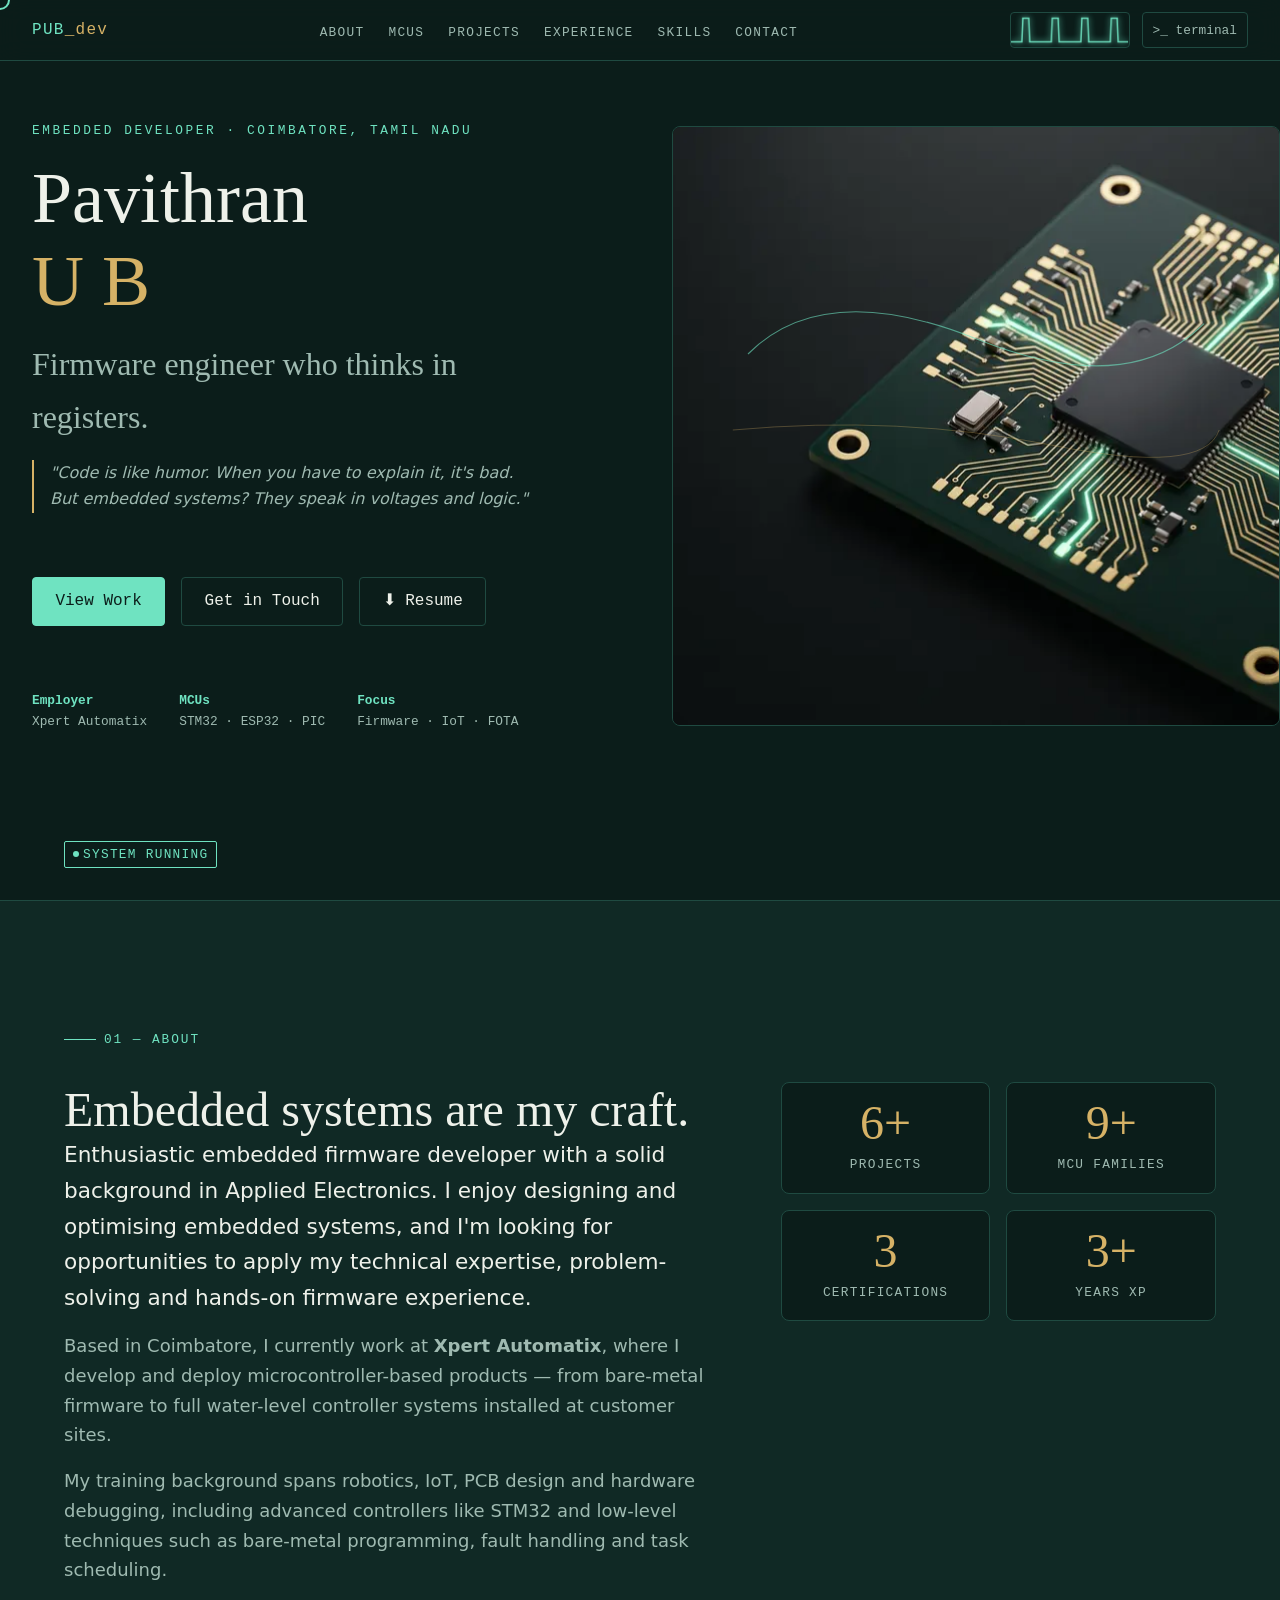
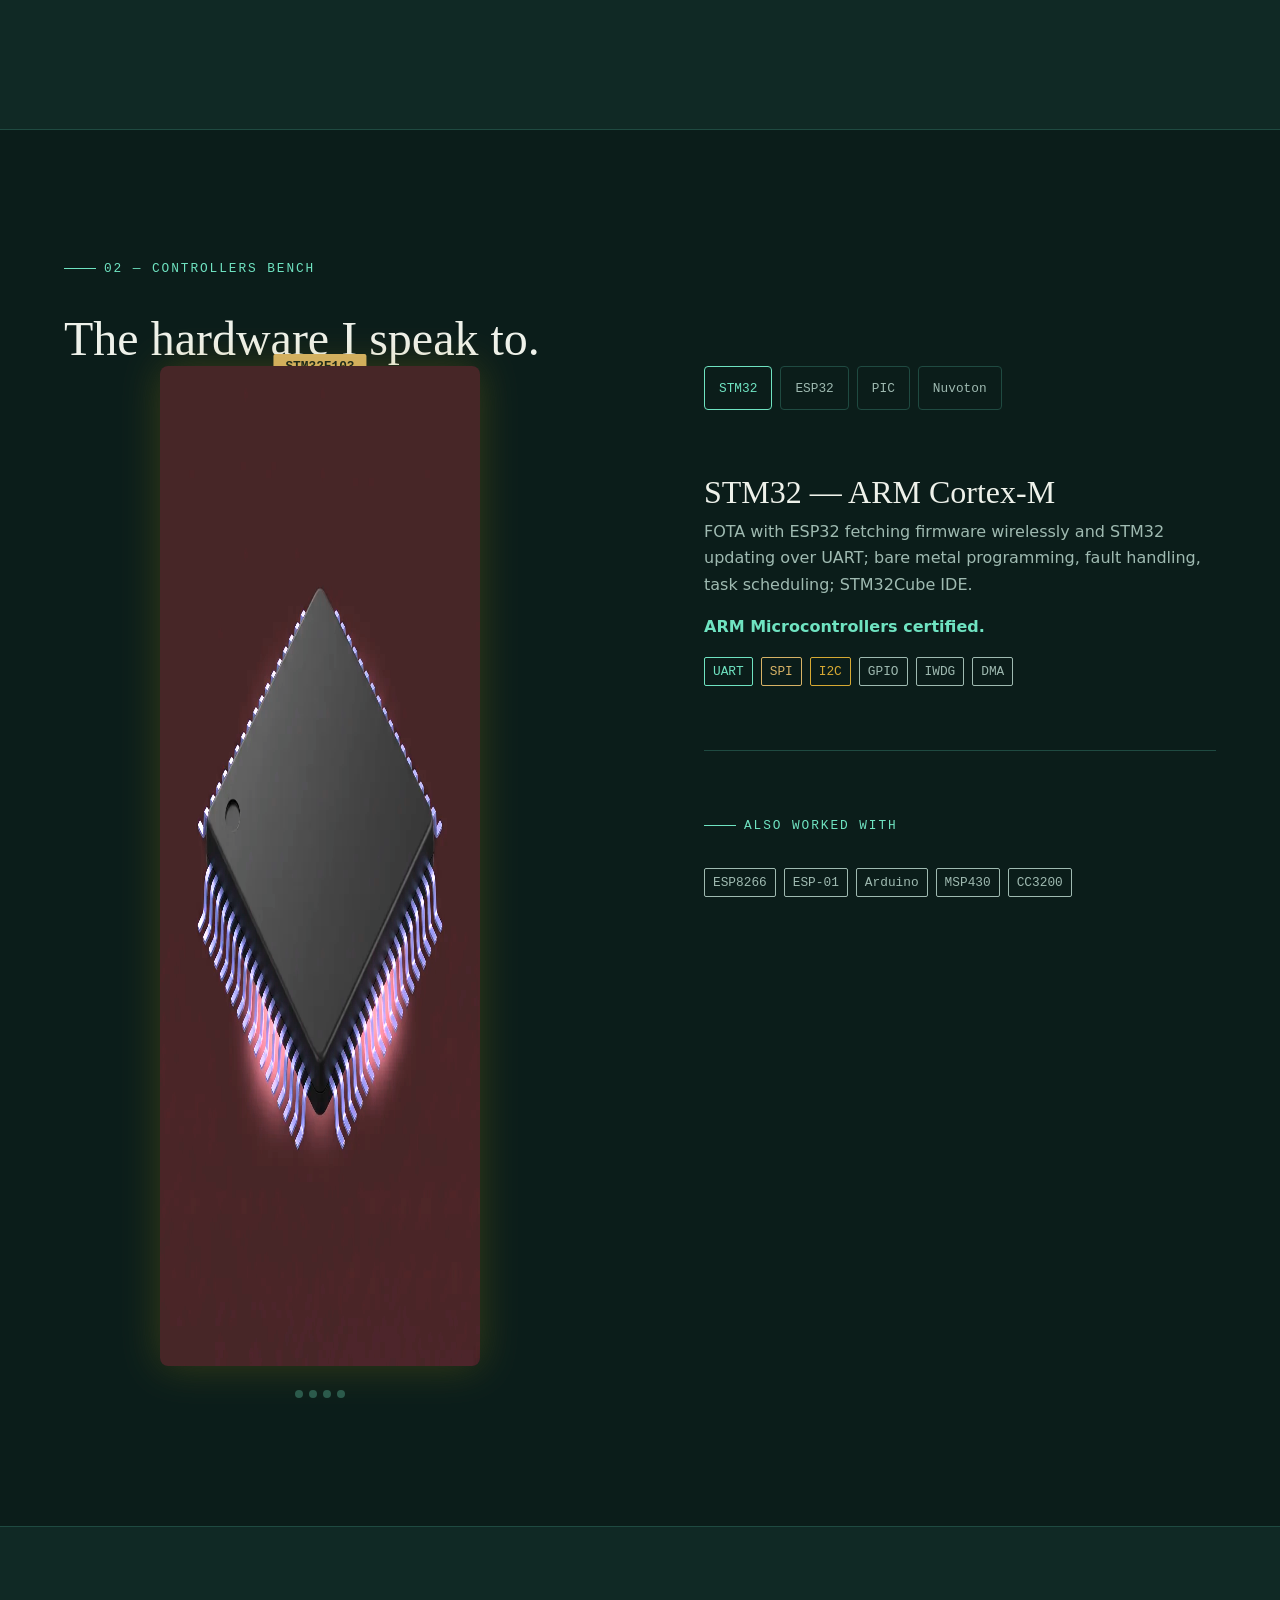
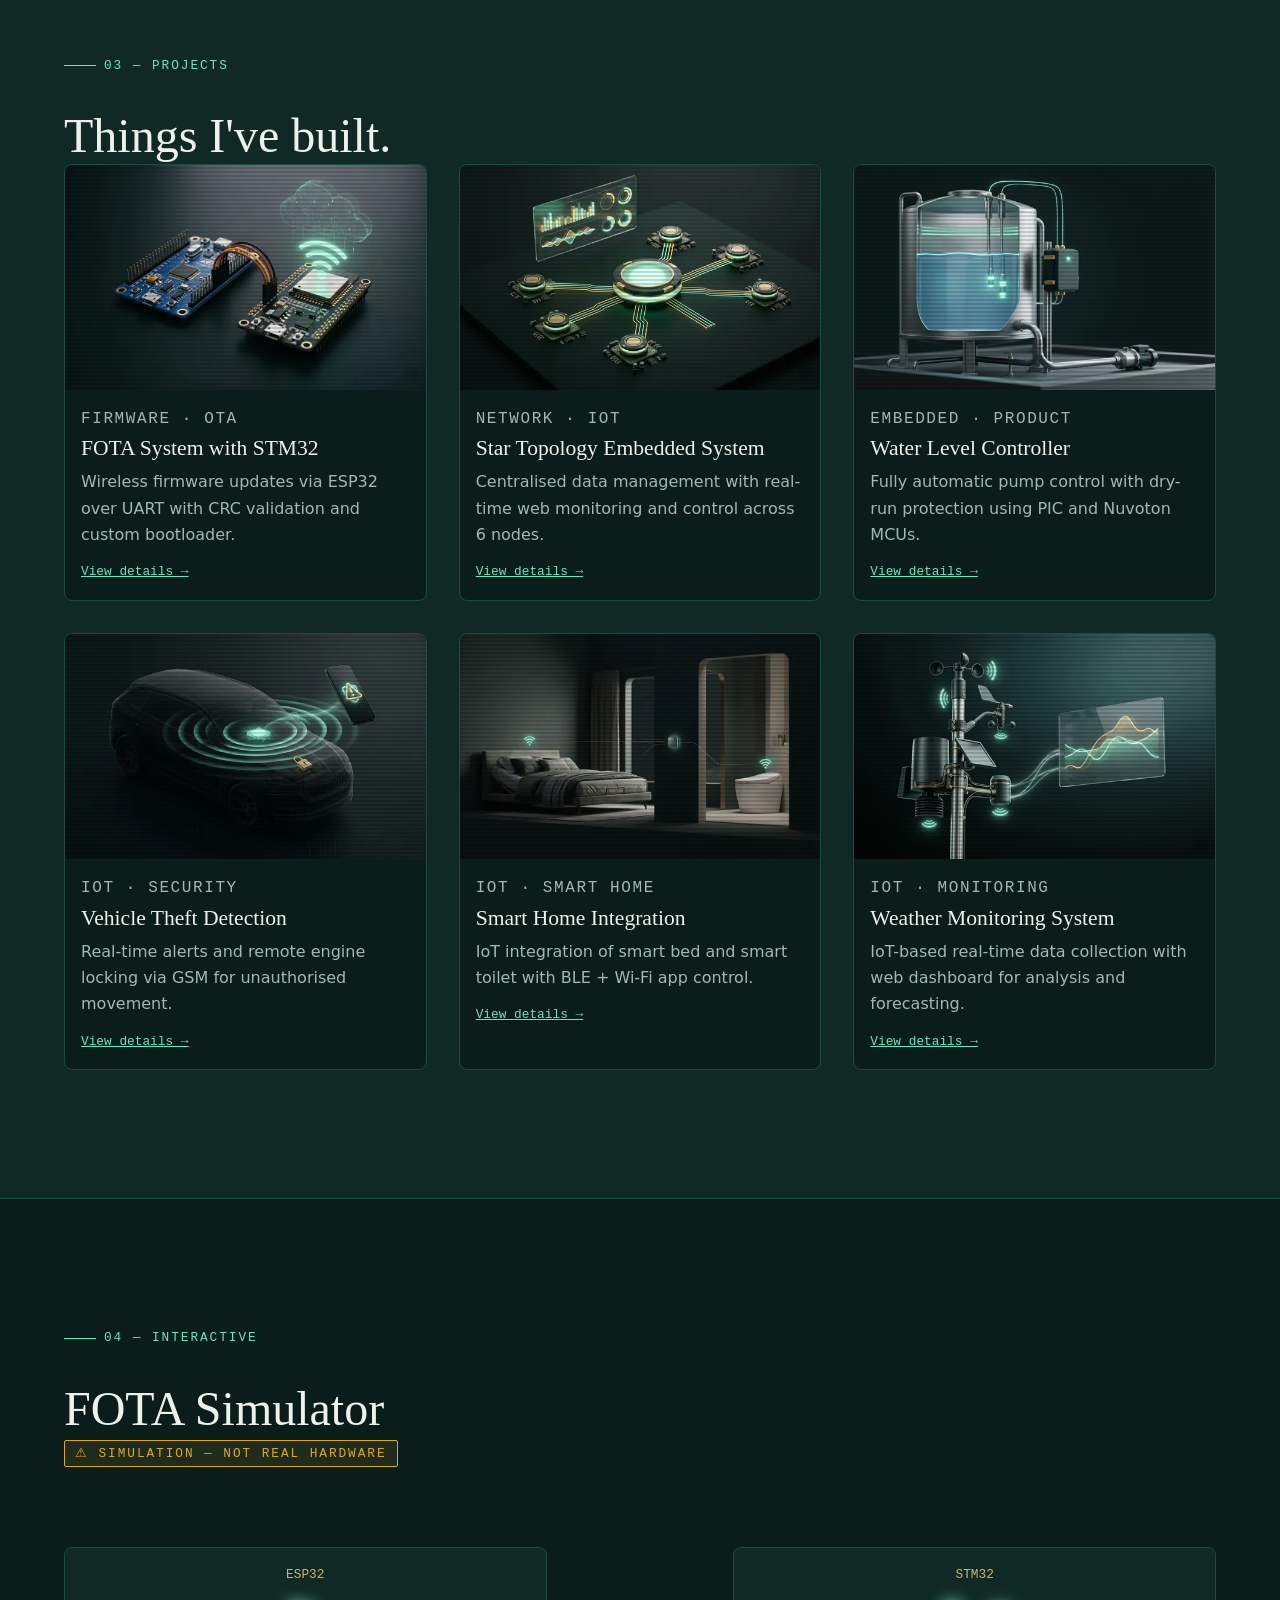
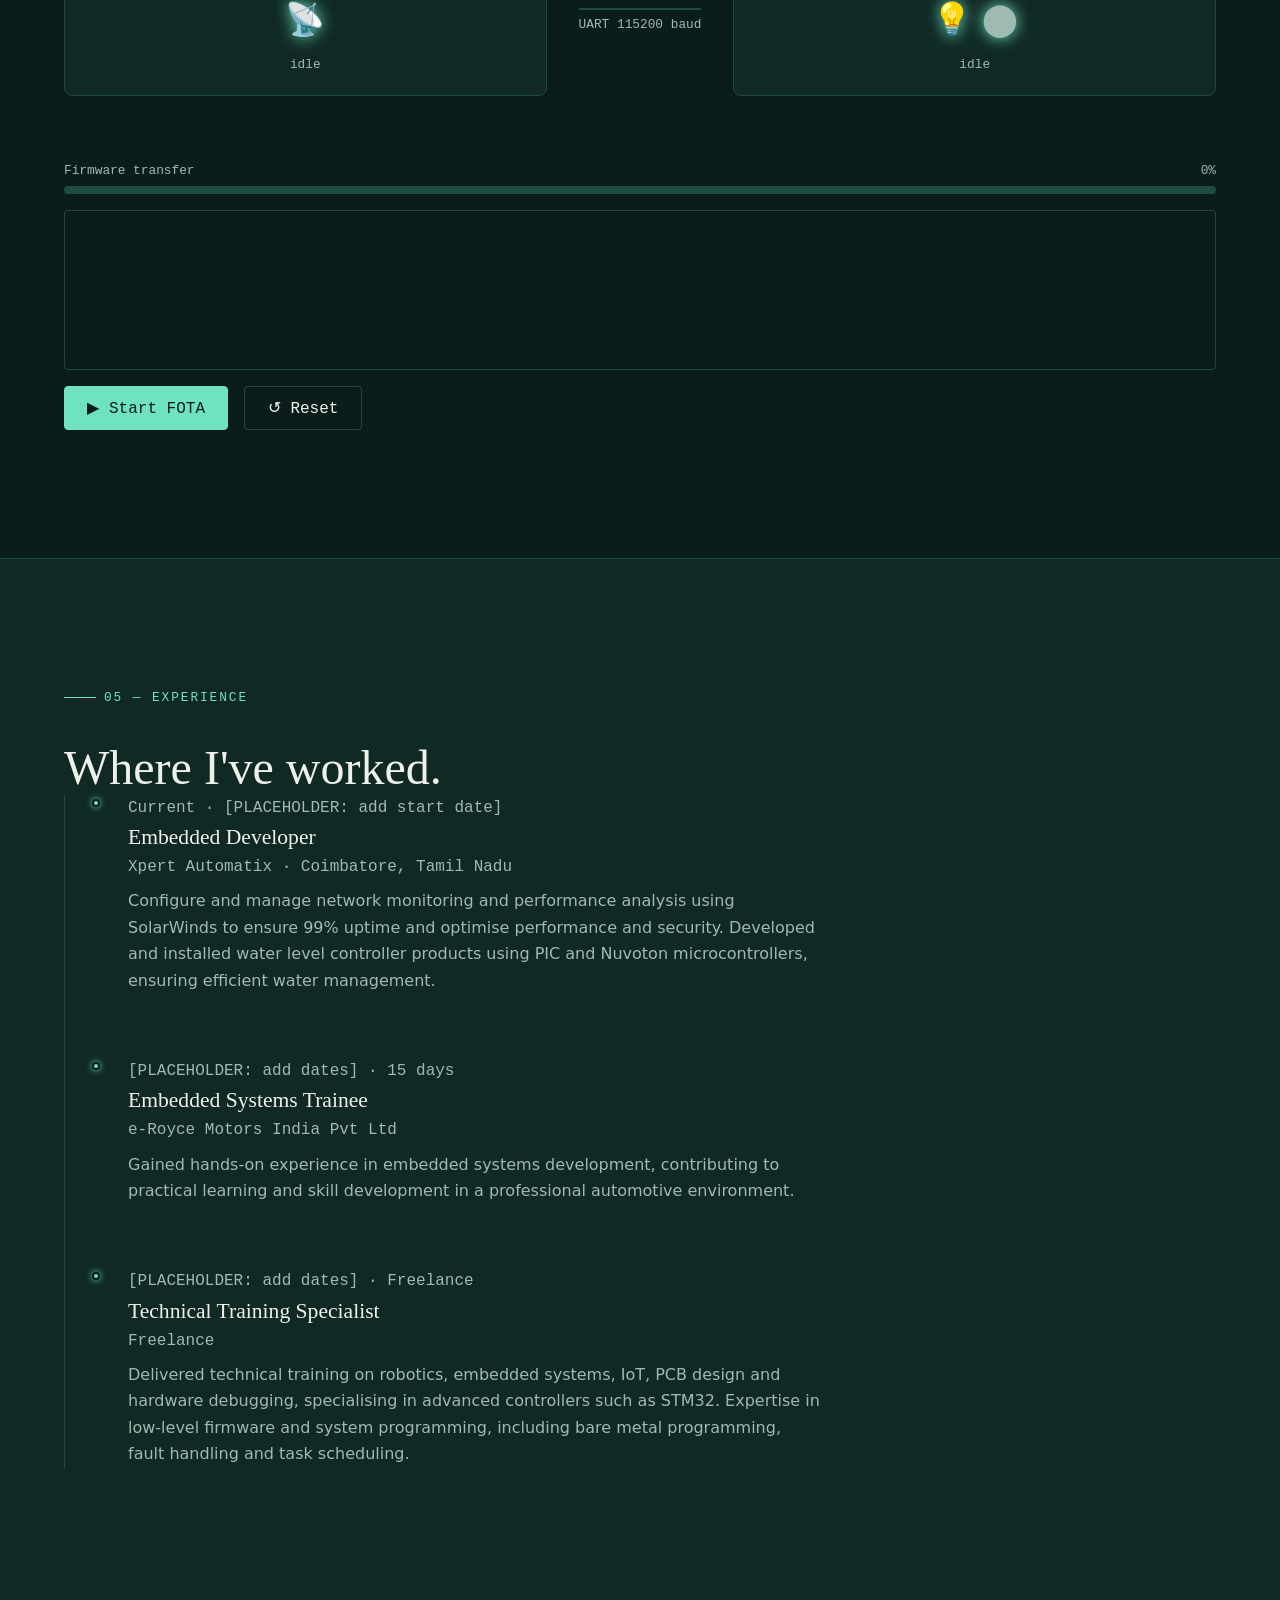
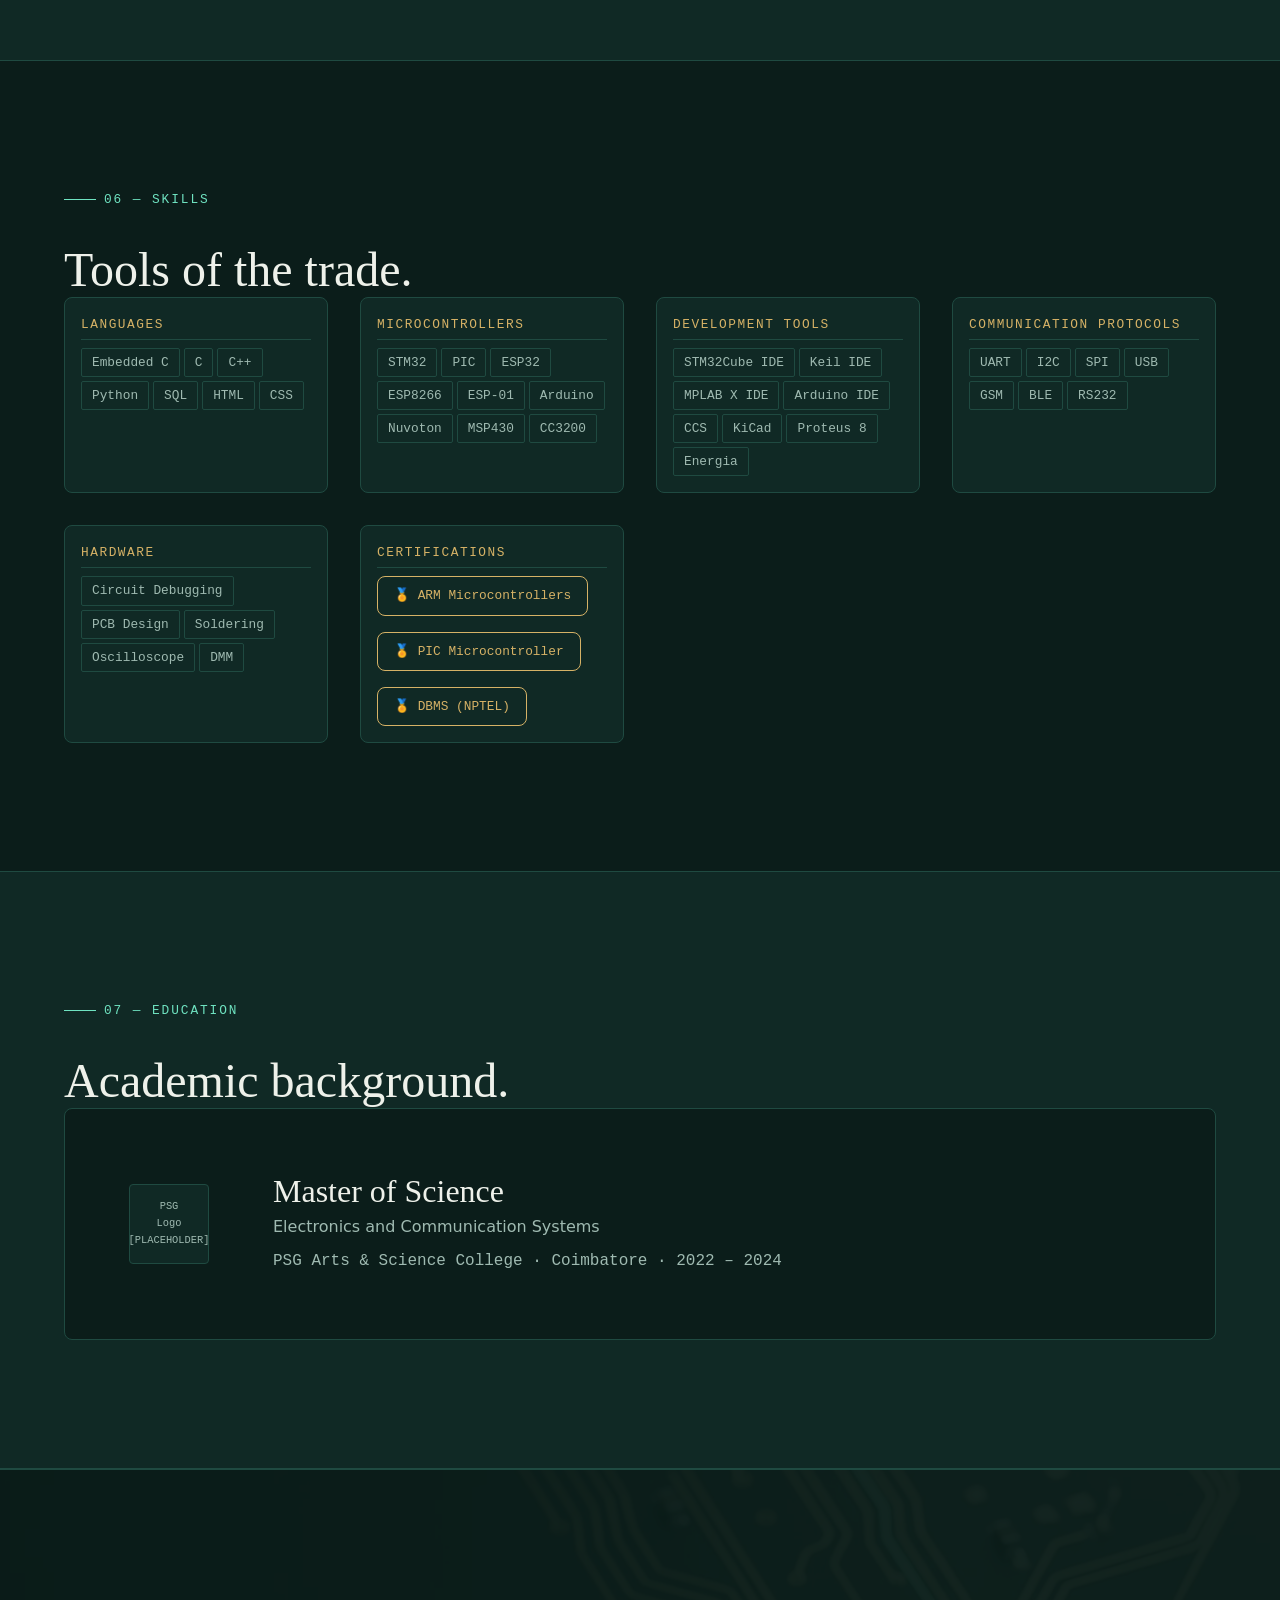
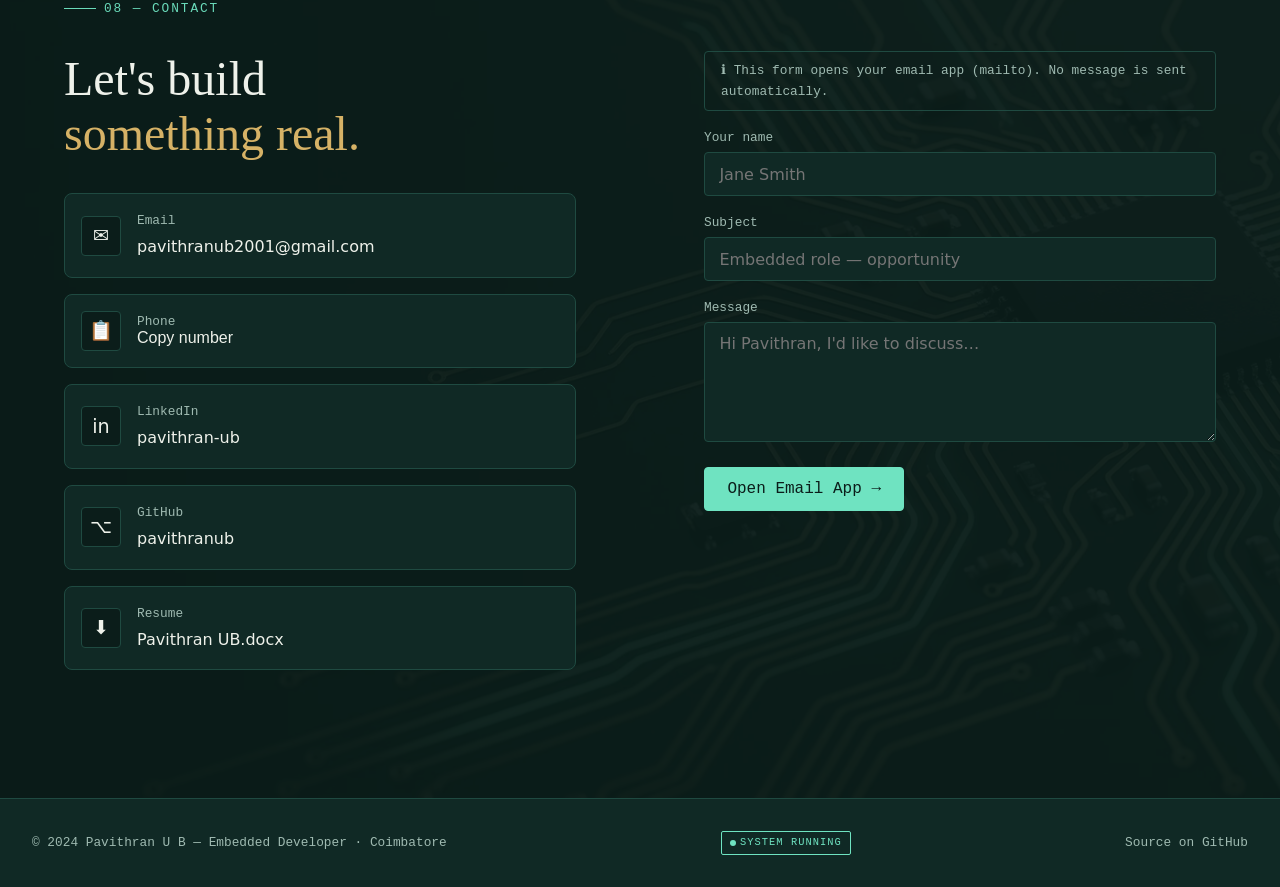
==== index.html @ d138d8d3 "feat: complete portfolio redesign — PCB bench theme - UART boot preloader (once per session, skippab" ====
<!DOCTYPE html>
<html lang="en">
<head>
  <meta charset="UTF-8">
  <meta name="viewport" content="width=device-width, initial-scale=1.0">
  <title>Pavithran U B — Embedded Developer | Coimbatore</title>
  <meta name="description" content="Pavithran U B is an embedded firmware developer based in Coimbatore, Tamil Nadu, specialising in STM32, ESP32, PIC, FOTA, UART, and IoT systems.">
  <link rel="canonical" href="https://pavithranub.github.io/porfolio/">

  <!-- Open Graph / Twitter Card -->
  <meta property="og:type"        content="website">
  <meta property="og:url"         content="https://pavithranub.github.io/porfolio/">
  <meta property="og:title"       content="Pavithran U B — Embedded Developer">
  <meta property="og:description" content="Embedded firmware developer: STM32, ESP32, PIC, FOTA, IoT. Based in Coimbatore, Tamil Nadu.">
  <meta property="og:image"       content="https://pavithranub.github.io/porfolio/assets/og-preview.jpg">
  <meta name="twitter:card"       content="summary_large_image">
  <meta name="twitter:title"      content="Pavithran U B — Embedded Developer">
  <meta name="twitter:description"content="Embedded firmware developer: STM32, ESP32, PIC, FOTA, IoT.">
  <meta name="twitter:image"      content="https://pavithranub.github.io/porfolio/assets/og-preview.jpg">

  <!-- Favicons -->
  <link rel="icon"             type="image/png" sizes="32x32" href="assets/favicon-32.png">
  <link rel="apple-touch-icon" sizes="180x180"               href="assets/apple-touch-icon.png">

  <!-- Preload LCP image -->
  <link rel="preload" as="image" href="assets/hero-board.webp"
        imagesrcset="assets/hero-board-800.webp 800w, assets/hero-board.webp 1600w"
        imagesizes="50vw" fetchpriority="high">

  <!-- CSS -->
  <link rel="stylesheet" href="css/tokens.css">
  <link rel="stylesheet" href="css/base.css">
  <link rel="stylesheet" href="css/sections.css">

  <!-- JSON-LD Person -->
  <script type="application/ld+json">
  {
    "@context": "https://schema.org",
    "@type": "Person",
    "name": "Pavithran U B",
    "jobTitle": "Embedded Developer",
    "email": "pavithranub2001@gmail.com",
    "url": "https://pavithranub.github.io/porfolio/",
    "sameAs": [
      "https://www.linkedin.com/in/pavithran-ub",
      "https://github.com/pavithranub"
    ],
    "address": {
      "@type": "PostalAddress",
      "addressLocality": "Coimbatore",
      "addressRegion": "Tamil Nadu",
      "addressCountry": "IN"
    }
  }
  </script>

  <style>
    /* Packet animation for FOTA */
    @keyframes slidePacket {
      0%   { opacity: 0; transform: translateX(0); }
      20%  { opacity: 1; }
      100% { opacity: 0; transform: translateX(var(--track-w, 200px)); }
    }
  </style>
</head>
<body>

<!-- Skip navigation -->
<a class="skip-link" href="#main-content">Skip to main content</a>

<!-- Probe cursor (desktop only) -->
<div id="probe-cursor" aria-hidden="true"></div>
<div id="probe-readout" aria-hidden="true"></div>

<!-- Scroll rail -->
<div class="scroll-rail" aria-hidden="true">
  <div class="rail-packet"></div>
</div>

<!-- ═══════════════════════════════════════════════════════════
     BOOT PRELOADER
════════════════════════════════════════════════════════════ -->
<div id="boot-screen" role="status" aria-live="polite" aria-label="Page loading">
  <div class="boot-inner">
    <p class="boot-header">PAVITHRAN UB DEV BOARD v2.1 — UART CONSOLE</p>
    <!-- Lines injected by boot.js -->
    <div class="boot-bar"><div class="boot-bar-fill"></div></div>
    <button class="boot-skip" aria-label="Skip boot animation">skip</button>
  </div>
</div>

<!-- ═══════════════════════════════════════════════════════════
     NAV
════════════════════════════════════════════════════════════ -->
<nav id="site-nav" aria-label="Main navigation">
  <a class="nav-logo" href="#hero" aria-label="Pavithran UB home">PUB<span style="color:var(--gold)">_dev</span></a>
  <ul class="nav-links" role="list">
    <li><a href="#about">About</a></li>
    <li><a href="#controllers">MCUs</a></li>
    <li><a href="#projects">Projects</a></li>
    <li><a href="#experience">Experience</a></li>
    <li><a href="#skills">Skills</a></li>
    <li><a href="#contact">Contact</a></li>
  </ul>
  <div class="nav-scope-wrap">
    <canvas id="scope-canvas" aria-hidden="true" title="Live oscilloscope — changes waveform with scroll speed"></canvas>
    <button class="nav-terminal-btn" id="open-terminal-btn" aria-label="Open serial terminal (or press backtick)">
      &gt;_ terminal
    </button>
  </div>
</nav>

<!-- ═══════════════════════════════════════════════════════════
     HERO
════════════════════════════════════════════════════════════ -->
<main id="main-content">
<section id="hero" aria-labelledby="hero-heading">
  <div class="trace-bg" aria-hidden="true"></div>
  <div class="hero-content">
    <p class="hero-eyebrow">Embedded Developer · Coimbatore, Tamil Nadu</p>
    <h1 id="hero-heading">Pavithran<br><span>U B</span></h1>
    <p class="hero-role">Firmware engineer who thinks in registers.</p>
    <blockquote class="hero-quote">
      "Code is like humor. When you have to explain it, it's bad.<br>
      But embedded systems? They speak in voltages and logic."
    </blockquote>
    <div class="hero-cta">
      <a href="#projects" class="btn btn-primary" id="hero-view-work-btn">View Work</a>
      <a href="#contact"  class="btn btn-ghost"   id="hero-contact-btn">Get in Touch</a>
      <a href="https://github.com/pavithranub/porfolio/raw/refs/heads/main/Pavithran%20UB.docx"
         class="btn btn-ghost" download id="hero-resume-btn"
         aria-label="Download Pavithran UB resume (Word document)">⬇ Resume</a>
    </div>
    <div class="hero-meta" role="list">
      <div class="hero-meta-item" role="listitem"><strong>Employer</strong>Xpert Automatix</div>
      <div class="hero-meta-item" role="listitem"><strong>MCUs</strong>STM32 · ESP32 · PIC</div>
      <div class="hero-meta-item" role="listitem"><strong>Focus</strong>Firmware · IoT · FOTA</div>
    </div>
  </div>

  <div class="hero-board-wrap" aria-hidden="true">
    <img id="hero-board-img"
         src="assets/hero-board.webp"
         srcset="assets/hero-board-800.webp 800w, assets/hero-board.webp 1600w"
         sizes="50vw"
         width="1600" height="1195"
         alt="Circuit board with a microcontroller and glowing signal traces"
         fetchpriority="high">
    <svg class="hero-svg-overlay" viewBox="0 0 800 600" fill="none" xmlns="http://www.w3.org/2000/svg" aria-hidden="true">
      <path class="trace-path" d="M100 300 Q200 200 400 280 T700 260" stroke="#6fe3c1" stroke-width="1.5" opacity="0.6"/>
      <path class="trace-path" d="M80 400 Q300 380 500 420 T720 400"  stroke="#d6b266" stroke-width="1"   opacity="0.4"/>
    </svg>
    <canvas id="hero3d-canvas" aria-hidden="true"></canvas>
  </div>
  <div class="container" style="position:absolute;bottom:2rem;left:50%;transform:translateX(-50%);">
    <span class="status-chip" aria-live="polite">SYSTEM RUNNING</span>
  </div>
</section>

<!-- ═══════════════════════════════════════════════════════════
     ABOUT
════════════════════════════════════════════════════════════ -->
<section id="about" aria-labelledby="about-heading">
  <div class="container">
    <p class="section-label">01 — About</p>
    <div class="about-grid">
      <div class="about-text reveal">
        <h2 id="about-heading">Embedded systems are my craft.</h2>
        <p>
          Enthusiastic embedded firmware developer with a solid background in Applied Electronics.
          I enjoy designing and optimising embedded systems, and I'm looking for opportunities to
          apply my technical expertise, problem-solving and hands-on firmware experience.
        </p>
        <p>
          Based in Coimbatore, I currently work at <strong>Xpert Automatix</strong>, where I develop
          and deploy microcontroller-based products — from bare-metal firmware to full water-level
          controller systems installed at customer sites.
        </p>
        <p>
          My training background spans robotics, IoT, PCB design and hardware debugging, including
          advanced controllers like STM32 and low-level techniques such as bare-metal programming,
          fault handling and task scheduling.
        </p>
      </div>
      <div class="about-stats reveal">
        <div class="stat-card">
          <span class="num">6+</span>
          <span class="label">Projects</span>
        </div>
        <div class="stat-card">
          <span class="num">9+</span>
          <span class="label">MCU Families</span>
        </div>
        <div class="stat-card">
          <span class="num">3</span>
          <span class="label">Certifications</span>
        </div>
        <div class="stat-card">
          <span class="num">3+</span>
          <span class="label">Years XP</span>
        </div>
      </div>
    </div>
  </div>
</section>

<!-- ═══════════════════════════════════════════════════════════
     CONTROLLERS BENCH
════════════════════════════════════════════════════════════ -->
<section id="controllers" aria-labelledby="controllers-heading">
  <div class="container">
    <p class="section-label">02 — Controllers Bench</p>
    <h2 id="controllers-heading" class="reveal">The hardware I speak to.</h2>
    <div class="controllers-bench">

      <!-- Sticky chip visual -->
      <div class="chip-stage" aria-hidden="true">
        <div class="chip-img-wrap">
          <span class="chip-badge">STM32F103</span>
          <img src="assets/chip-qfp.webp"
               width="1000" height="1000"
               loading="lazy" decoding="async"
               alt="Microcontroller chip with gold pins and a mint glow"
               style="border-radius:8px;">
        </div>
        <div class="chip-pulses">
          <span class="pulse-dot"></span>
          <span class="pulse-dot"></span>
          <span class="pulse-dot"></span>
          <span class="pulse-dot"></span>
        </div>
      </div>

      <!-- Tab panels -->
      <div>
        <div class="ctrl-tabs" role="tablist" aria-label="Microcontroller families">
          <button class="ctrl-tab active" role="tab" data-ctrl="stm32"   aria-selected="true"  aria-controls="ctrl-stm32"   id="tab-stm32">STM32</button>
          <button class="ctrl-tab"        role="tab" data-ctrl="esp32"   aria-selected="false" aria-controls="ctrl-esp32"   id="tab-esp32">ESP32</button>
          <button class="ctrl-tab"        role="tab" data-ctrl="pic"     aria-selected="false" aria-controls="ctrl-pic"     id="tab-pic">PIC</button>
          <button class="ctrl-tab"        role="tab" data-ctrl="nuvoton" aria-selected="false" aria-controls="ctrl-nuvoton" id="tab-nuvoton">Nuvoton</button>
        </div>

        <div id="ctrl-stm32" class="ctrl-panel active reveal" role="tabpanel" aria-labelledby="tab-stm32">
          <h3>STM32 — ARM Cortex-M</h3>
          <p>
            FOTA with ESP32 fetching firmware wirelessly and STM32 updating over UART;
            bare metal programming, fault handling, task scheduling; STM32Cube IDE.
          </p>
          <p><strong style="color:var(--sig)">ARM Microcontrollers certified.</strong></p>
          <div class="pin-legend" aria-label="Used protocols">
            <span class="pin uart">UART</span>
            <span class="pin spi">SPI</span>
            <span class="pin i2c">I2C</span>
            <span class="pin gpio">GPIO</span>
            <span class="pin gpio">IWDG</span>
            <span class="pin gpio">DMA</span>
          </div>
        </div>

        <div id="ctrl-esp32" class="ctrl-panel reveal" role="tabpanel" aria-labelledby="tab-esp32">
          <h3>ESP32 — Xtensa LX6</h3>
          <p>
            Wireless firmware retrieval for FOTA; connecting systems to web dashboards for
            monitoring and control; BLE; IoT applications.
          </p>
          <div class="pin-legend" aria-label="Used protocols">
            <span class="pin ble">BLE</span>
            <span class="pin uart">UART</span>
            <span class="pin gpio">Wi-Fi</span>
            <span class="pin i2c">I2C</span>
            <span class="pin spi">SPI</span>
          </div>
        </div>

        <div id="ctrl-pic" class="ctrl-panel reveal" role="tabpanel" aria-labelledby="tab-pic">
          <h3>PIC — Microchip</h3>
          <p>
            Fully automatic water level controllers with dry-run protection; Embedded C; MPLAB X IDE.
          </p>
          <p><strong style="color:var(--gold)">PIC Microcontroller certified.</strong></p>
          <div class="pin-legend" aria-label="Used protocols">
            <span class="pin uart">UART</span>
            <span class="pin i2c">I2C</span>
            <span class="pin gpio">ADC</span>
            <span class="pin gpio">Timer</span>
            <span class="pin gpio">Relay</span>
          </div>
        </div>

        <div id="ctrl-nuvoton" class="ctrl-panel reveal" role="tabpanel" aria-labelledby="tab-nuvoton">
          <h3>Nuvoton</h3>
          <p>
            Second controller family behind the water level controller products installed and
            deployed at Xpert Automatix.
          </p>
          <div class="pin-legend" aria-label="Used protocols">
            <span class="pin uart">UART</span>
            <span class="pin gpio">GPIO</span>
            <span class="pin gpio">PWM</span>
            <span class="pin i2c">I2C</span>
          </div>
        </div>

        <hr class="hr">
        <p class="section-label" style="margin-top:0">Also worked with</p>
        <div class="pin-legend">
          <span class="pin gpio">ESP8266</span>
          <span class="pin gpio">ESP-01</span>
          <span class="pin gpio">Arduino</span>
          <span class="pin gpio">MSP430</span>
          <span class="pin gpio">CC3200</span>
        </div>
      </div>
    </div>
  </div>
</section>

<!-- ═══════════════════════════════════════════════════════════
     PROJECTS
════════════════════════════════════════════════════════════ -->
<section id="projects" aria-labelledby="projects-heading">
  <div class="container">
    <p class="section-label">03 — Projects</p>
    <h2 id="projects-heading" class="reveal">Things I've built.</h2>

    <div class="projects-grid" role="list">

      <!-- Card 1: FOTA -->
      <article class="project-card reveal" role="listitem" tabindex="0" aria-label="Open FOTA System project details">
        <div class="card-img-wrap">
          <img src="assets/proj-fota-600.webp"
               srcset="assets/proj-fota-600.webp 600w, assets/proj-fota.webp 1200w"
               sizes="(max-width:600px) 100vw, 400px"
               width="600" height="373"
               loading="lazy" decoding="async"
               alt="STM32 board connected to an ESP32 module with a wireless signal">
          <div class="card-scanline" aria-hidden="true"></div>
        </div>
        <div class="card-body">
          <p class="card-tag">FIRMWARE · OTA</p>
          <h3>FOTA System with STM32</h3>
          <p>Wireless firmware updates via ESP32 over UART with CRC validation and custom bootloader.</p>
          <button class="card-open-btn" aria-label="View FOTA project details">View details →</button>
        </div>
      </article>

      <!-- Card 2: Star topology -->
      <article class="project-card reveal" role="listitem" tabindex="0" aria-label="Open Star Topology project details">
        <div class="card-img-wrap">
          <img src="assets/proj-star-600.webp"
               srcset="assets/proj-star-600.webp 600w, assets/proj-star.webp 1200w"
               sizes="(max-width:600px) 100vw, 400px"
               width="600" height="373"
               loading="lazy" decoding="async"
               alt="Central hub connected to six sensor nodes with a data dashboard">
          <div class="card-scanline" aria-hidden="true"></div>
        </div>
        <div class="card-body">
          <p class="card-tag">NETWORK · IOT</p>
          <h3>Star Topology Embedded System</h3>
          <p>Centralised data management with real-time web monitoring and control across 6 nodes.</p>
          <button class="card-open-btn" aria-label="View Star Topology project details">View details →</button>
        </div>
      </article>

      <!-- Card 3: Water level -->
      <article class="project-card reveal" role="listitem" tabindex="0" aria-label="Open Water Level Controller project details">
        <div class="card-img-wrap">
          <img src="assets/proj-water-600.webp"
               srcset="assets/proj-water-600.webp 600w, assets/proj-water.webp 1200w"
               sizes="(max-width:600px) 100vw, 400px"
               width="600" height="373"
               loading="lazy" decoding="async"
               alt="Water tank with level probes, a controller box and a pump">
          <div class="card-scanline" aria-hidden="true"></div>
        </div>
        <div class="card-body">
          <p class="card-tag">EMBEDDED · PRODUCT</p>
          <h3>Water Level Controller</h3>
          <p>Fully automatic pump control with dry-run protection using PIC and Nuvoton MCUs.</p>
          <button class="card-open-btn" aria-label="View Water Level Controller project details">View details →</button>
        </div>
      </article>

      <!-- Card 4: Vehicle theft -->
      <article class="project-card reveal" role="listitem" tabindex="0" aria-label="Open Vehicle Theft Detection project details">
        <div class="card-img-wrap">
          <img src="assets/proj-vehicle-600.webp"
               srcset="assets/proj-vehicle-600.webp 600w, assets/proj-vehicle.webp 1200w"
               sizes="(max-width:600px) 100vw, 400px"
               width="600" height="373"
               loading="lazy" decoding="async"
               alt="Car with an IoT module, signal rings, a lock and a phone alert">
          <div class="card-scanline" aria-hidden="true"></div>
        </div>
        <div class="card-body">
          <p class="card-tag">IOT · SECURITY</p>
          <h3>Vehicle Theft Detection</h3>
          <p>Real-time alerts and remote engine locking via GSM for unauthorised movement.</p>
          <button class="card-open-btn" aria-label="View Vehicle Theft Detection project details">View details →</button>
        </div>
      </article>

      <!-- Card 5: Smart home -->
      <article class="project-card reveal" role="listitem" tabindex="0" aria-label="Open Smart Home project details">
        <div class="card-img-wrap">
          <img src="assets/proj-smarthome-600.webp"
               srcset="assets/proj-smarthome-600.webp 600w, assets/proj-smarthome.webp 1200w"
               sizes="(max-width:600px) 100vw, 400px"
               width="600" height="373"
               loading="lazy" decoding="async"
               alt="Smart bed and smart toilet linked by wireless signals">
          <div class="card-scanline" aria-hidden="true"></div>
        </div>
        <div class="card-body">
          <p class="card-tag">IOT · SMART HOME</p>
          <h3>Smart Home Integration</h3>
          <p>IoT integration of smart bed and smart toilet with BLE + Wi-Fi app control.</p>
          <button class="card-open-btn" aria-label="View Smart Home project details">View details →</button>
        </div>
      </article>

      <!-- Card 6: Weather -->
      <article class="project-card reveal" role="listitem" tabindex="0" aria-label="Open Weather Monitoring project details">
        <div class="card-img-wrap">
          <img src="assets/proj-weather-600.webp"
               srcset="assets/proj-weather-600.webp 600w, assets/proj-weather.webp 1200w"
               sizes="(max-width:600px) 100vw, 400px"
               width="600" height="373"
               loading="lazy" decoding="async"
               alt="Weather station with sensors and a floating data chart">
          <div class="card-scanline" aria-hidden="true"></div>
        </div>
        <div class="card-body">
          <p class="card-tag">IOT · MONITORING</p>
          <h3>Weather Monitoring System</h3>
          <p>IoT-based real-time data collection with web dashboard for analysis and forecasting.</p>
          <button class="card-open-btn" aria-label="View Weather Monitoring project details">View details →</button>
        </div>
      </article>

    </div>
  </div>
</section>

<!-- ═══════════════════════════════════════════════════════════
     FOTA SIMULATOR
════════════════════════════════════════════════════════════ -->
<section id="fota-sim" aria-labelledby="fota-heading">
  <div class="container">
    <p class="section-label">04 — Interactive</p>
    <h2 id="fota-heading" class="reveal">FOTA Simulator</h2>
    <span class="fota-sim-label" aria-label="This is a simulation, not real hardware">⚠ SIMULATION — not real hardware</span>

    <div class="fota-stage" aria-label="FOTA simulation diagram">
      <div class="fota-device">
        <p class="fota-device-name">ESP32</p>
        <div class="fota-device-icon" aria-hidden="true">📡</div>
        <p class="fota-status" id="fota-esp-status">idle</p>
      </div>
      <div class="fota-uart-line" aria-hidden="true">
        <div class="uart-track" id="uart-track">
          <div class="uart-packet">PKT</div>
          <div class="uart-packet">PKT</div>
          <div class="uart-packet">PKT</div>
        </div>
        <span class="uart-label">UART 115200 baud</span>
      </div>
      <div class="fota-device">
        <p class="fota-device-name">STM32</p>
        <div class="fota-device-icon" aria-hidden="true">
          💡 <span id="fota-led" style="color:var(--mut)">⬤</span>
        </div>
        <p class="fota-status" id="fota-stm-status">idle</p>
      </div>
    </div>

    <div class="fota-progress" role="progressbar" aria-label="FOTA progress" aria-valuenow="0" aria-valuemin="0" aria-valuemax="100">
      <div class="fota-progress-label">
        <span>Firmware transfer</span>
        <span id="fota-pct">0%</span>
      </div>
      <div class="fota-bar"><div class="fota-bar-fill" id="fota-bar-fill"></div></div>
    </div>

    <div class="fota-log" id="fota-log" role="log" aria-live="polite" aria-label="FOTA log output"></div>

    <div class="fota-controls">
      <button class="btn btn-primary" id="fota-start">▶ Start FOTA</button>
      <button class="btn btn-ghost"   id="fota-reset">↺ Reset</button>
    </div>
  </div>
</section>

<!-- ═══════════════════════════════════════════════════════════
     EXPERIENCE
════════════════════════════════════════════════════════════ -->
<section id="experience" aria-labelledby="exp-heading">
  <div class="container">
    <p class="section-label">05 — Experience</p>
    <h2 id="exp-heading" class="reveal">Where I've worked.</h2>

    <div class="timeline" role="list">

      <article class="timeline-item reveal" role="listitem">
        <p class="timeline-meta">Current · [PLACEHOLDER: add start date]</p>
        <h3>Embedded Developer</h3>
        <p class="timeline-company">Xpert Automatix · Coimbatore, Tamil Nadu</p>
        <p>
          Configure and manage network monitoring and performance analysis using SolarWinds to ensure
          99% uptime and optimise performance and security. Developed and installed water level controller
          products using PIC and Nuvoton microcontrollers, ensuring efficient water management.
        </p>
      </article>

      <article class="timeline-item reveal" role="listitem">
        <p class="timeline-meta">[PLACEHOLDER: add dates] · 15 days</p>
        <h3>Embedded Systems Trainee</h3>
        <p class="timeline-company">e-Royce Motors India Pvt Ltd</p>
        <p>
          Gained hands-on experience in embedded systems development, contributing to practical learning
          and skill development in a professional automotive environment.
        </p>
      </article>

      <article class="timeline-item reveal" role="listitem">
        <p class="timeline-meta">[PLACEHOLDER: add dates] · Freelance</p>
        <h3>Technical Training Specialist</h3>
        <p class="timeline-company">Freelance</p>
        <p>
          Delivered technical training on robotics, embedded systems, IoT, PCB design and hardware
          debugging, specialising in advanced controllers such as STM32. Expertise in low-level firmware
          and system programming, including bare metal programming, fault handling and task scheduling.
        </p>
      </article>

    </div>
  </div>
</section>

<!-- ═══════════════════════════════════════════════════════════
     SKILLS
════════════════════════════════════════════════════════════ -->
<section id="skills" aria-labelledby="skills-heading">
  <div class="trace-bg" aria-hidden="true"></div>
  <div class="container">
    <p class="section-label">06 — Skills</p>
    <h2 id="skills-heading" class="reveal">Tools of the trade.</h2>

    <div class="skills-grid">
      <div class="skill-group reveal">
        <p class="skill-group-name">Languages</p>
        <div class="skill-tags">
          <span class="skill-tag">Embedded C</span>
          <span class="skill-tag">C</span>
          <span class="skill-tag">C++</span>
          <span class="skill-tag">Python</span>
          <span class="skill-tag">SQL</span>
          <span class="skill-tag">HTML</span>
          <span class="skill-tag">CSS</span>
        </div>
      </div>
      <div class="skill-group reveal">
        <p class="skill-group-name">Microcontrollers</p>
        <div class="skill-tags">
          <span class="skill-tag">STM32</span>
          <span class="skill-tag">PIC</span>
          <span class="skill-tag">ESP32</span>
          <span class="skill-tag">ESP8266</span>
          <span class="skill-tag">ESP-01</span>
          <span class="skill-tag">Arduino</span>
          <span class="skill-tag">Nuvoton</span>
          <span class="skill-tag">MSP430</span>
          <span class="skill-tag">CC3200</span>
        </div>
      </div>
      <div class="skill-group reveal">
        <p class="skill-group-name">Development Tools</p>
        <div class="skill-tags">
          <span class="skill-tag">STM32Cube IDE</span>
          <span class="skill-tag">Keil IDE</span>
          <span class="skill-tag">MPLAB X IDE</span>
          <span class="skill-tag">Arduino IDE</span>
          <span class="skill-tag">CCS</span>
          <span class="skill-tag">KiCad</span>
          <span class="skill-tag">Proteus 8</span>
          <span class="skill-tag">Energia</span>
        </div>
      </div>
      <div class="skill-group reveal">
        <p class="skill-group-name">Communication Protocols</p>
        <div class="skill-tags">
          <span class="skill-tag">UART</span>
          <span class="skill-tag">I2C</span>
          <span class="skill-tag">SPI</span>
          <span class="skill-tag">USB</span>
          <span class="skill-tag">GSM</span>
          <span class="skill-tag">BLE</span>
          <span class="skill-tag">RS232</span>
        </div>
      </div>
      <div class="skill-group reveal">
        <p class="skill-group-name">Hardware</p>
        <div class="skill-tags">
          <span class="skill-tag">Circuit Debugging</span>
          <span class="skill-tag">PCB Design</span>
          <span class="skill-tag">Soldering</span>
          <span class="skill-tag">Oscilloscope</span>
          <span class="skill-tag">DMM</span>
        </div>
      </div>
      <div class="skill-group reveal">
        <p class="skill-group-name">Certifications</p>
        <div class="certs" style="margin-top:0.5rem">
          <div class="cert-badge">🏅 ARM Microcontrollers</div>
          <div class="cert-badge">🏅 PIC Microcontroller</div>
          <div class="cert-badge">🏅 DBMS (NPTEL)</div>
        </div>
      </div>
    </div>
  </div>
</section>

<!-- ═══════════════════════════════════════════════════════════
     EDUCATION
════════════════════════════════════════════════════════════ -->
<section id="education" aria-labelledby="edu-heading">
  <div class="container">
    <p class="section-label">07 — Education</p>
    <h2 id="edu-heading" class="reveal">Academic background.</h2>

    <div class="edu-card reveal">
      <div class="edu-logo-wrap" aria-label="[PLACEHOLDER: PSG Arts and Science College logo not yet provided]">
        <span style="font-size:0.65rem;text-align:center">PSG<br>Logo<br>[PLACEHOLDER]</span>
      </div>
      <div class="edu-details">
        <h3>Master of Science</h3>
        <p>Electronics and Communication Systems</p>
        <p class="edu-meta">PSG Arts &amp; Science College · Coimbatore · 2022 – 2024</p>
      </div>
    </div>
  </div>
</section>

<!-- ═══════════════════════════════════════════════════════════
     CONTACT
════════════════════════════════════════════════════════════ -->
<section id="contact" aria-labelledby="contact-heading">
  <div class="contact-bg" aria-hidden="true">
    <img src="assets/pcb-wide.webp"
         width="1920" height="1014"
         loading="lazy" decoding="async"
         alt="">
  </div>
  <div class="container">
    <p class="section-label">08 — Contact</p>
    <div class="contact-grid">
      <div class="reveal">
        <h2 id="contact-heading" class="contact-headline">
          Let's build<br><span>something real.</span>
        </h2>
        <div class="contact-links">
          <a class="contact-link" href="mailto:pavithranub2001@gmail.com" id="contact-email-link">
            <span class="contact-link-icon" aria-hidden="true">✉</span>
            <span>
              <span class="contact-link-label">Email</span>
              <span class="contact-link-value">pavithranub2001@gmail.com</span>
            </span>
          </a>
          <button class="contact-link" id="copy-phone-btn"
                  aria-label="Copy phone number to clipboard"
                  style="cursor:pointer;text-align:left;width:100%">
            <span class="contact-link-icon" aria-hidden="true">📋</span>
            <span>
              <span class="contact-link-label">Phone</span>
              <span class="contact-link-value">Copy number</span>
            </span>
          </button>
          <a class="contact-link" href="https://www.linkedin.com/in/pavithran-ub"
             target="_blank" rel="noopener noreferrer" id="contact-linkedin-link">
            <span class="contact-link-icon" aria-hidden="true">in</span>
            <span>
              <span class="contact-link-label">LinkedIn</span>
              <span class="contact-link-value">pavithran-ub</span>
            </span>
          </a>
          <a class="contact-link" href="https://github.com/pavithranub"
             target="_blank" rel="noopener noreferrer" id="contact-github-link">
            <span class="contact-link-icon" aria-hidden="true">⌥</span>
            <span>
              <span class="contact-link-label">GitHub</span>
              <span class="contact-link-value">pavithranub</span>
            </span>
          </a>
          <a class="contact-link btn-primary"
             href="https://github.com/pavithranub/porfolio/raw/refs/heads/main/Pavithran%20UB.docx"
             download id="contact-resume-link"
             style="text-decoration:none"
             aria-label="Download Pavithran UB resume (Word document)">
            <span class="contact-link-icon" aria-hidden="true">⬇</span>
            <span>
              <span class="contact-link-label">Resume</span>
              <span class="contact-link-value">Pavithran UB.docx</span>
            </span>
          </a>
        </div>
      </div>

      <!-- Mail form -->
      <div class="reveal">
        <p class="contact-form-note" role="note">
          ℹ This form opens your email app (mailto). No message is sent automatically.
        </p>
        <form id="contact-form" aria-label="Send email to Pavithran">
          <div class="form-group">
            <label for="cf-name">Your name</label>
            <input type="text" id="cf-name" name="name" required autocomplete="name" placeholder="Jane Smith">
          </div>
          <div class="form-group">
            <label for="cf-subject">Subject</label>
            <input type="text" id="cf-subject" name="subject" required placeholder="Embedded role — opportunity">
          </div>
          <div class="form-group">
            <label for="cf-message">Message</label>
            <textarea id="cf-message" name="message" required placeholder="Hi Pavithran, I'd like to discuss…"></textarea>
          </div>
          <button type="submit" class="btn btn-primary" id="contact-form-submit-btn">Open Email App →</button>
        </form>
      </div>
    </div>
  </div>
</section>

</main>

<!-- ═══════════════════════════════════════════════════════════
     FOOTER
════════════════════════════════════════════════════════════ -->
<footer>
  <span>© 2024 Pavithran U B — Embedded Developer · Coimbatore</span>
  <span class="footer-signal">
    <span class="status-chip" style="font-size:0.65rem">SYSTEM RUNNING</span>
  </span>
  <a href="https://github.com/pavithranub/porfolio" target="_blank" rel="noopener noreferrer">
    Source on GitHub
  </a>
</footer>

<!-- ═══════════════════════════════════════════════════════════
     PROJECT MODAL
════════════════════════════════════════════════════════════ -->
<div id="project-modal" role="dialog" aria-modal="true" aria-labelledby="modal-title" aria-hidden="true">
  <div class="modal-inner">
    <button class="modal-close" aria-label="Close project modal">✕</button>
    <img id="modal-img" src="" alt="" class="modal-img" width="1200" height="746" loading="lazy" decoding="async">
    <p class="modal-label" id="modal-tag"></p>
    <h2 class="modal-h2" id="modal-title"></h2>
    <div class="modal-grid">
      <div class="modal-field">
        <h4>Problem</h4>
        <p id="modal-problem"></p>
      </div>
      <div class="modal-field">
        <h4>Hardware</h4>
        <p id="modal-hardware"></p>
      </div>
      <div class="modal-field">
        <h4>Firmware / Software</h4>
        <p id="modal-firmware"></p>
      </div>
      <div class="modal-field">
        <h4>Outcome</h4>
        <p id="modal-outcome"></p>
      </div>
    </div>
  </div>
</div>

<!-- ═══════════════════════════════════════════════════════════
     SERIAL TERMINAL
════════════════════════════════════════════════════════════ -->
<div id="terminal-overlay" role="dialog" aria-modal="true" aria-labelledby="term-title-text">
  <div class="term-header">
    <span class="term-title" id="term-title-text">UART_CONSOLE — /dev/pavithranub · 115200 baud</span>
    <button class="term-close" aria-label="Close terminal">✕</button>
  </div>
  <div id="term-output" class="term-output" aria-live="polite" aria-atomic="false"></div>
  <div class="term-input-wrap">
    <span class="term-prompt" aria-hidden="true">$&gt;</span>
    <input id="term-input" type="text" autocomplete="off" spellcheck="false"
           aria-label="Terminal command input" placeholder="type help …">
  </div>
</div>

<!-- JS module -->
<script type="module" src="js/main.js"></script>

</body>
</html>
---- css/tokens.css ----
/* ============================================================
   DESIGN TOKENS – PCB Bench theme
   ============================================================ */
:root {
  /* Palette */
  --mask:   #0b1d1a;
  --m2:     #102925;
  --line:   #1f4a41;
  --gold:   #d6b266;
  --silk:   #eef1ea;
  --mut:    #9fbab1;
  --sig:    #6fe3c1;

  /* Extended */
  --error:  #e05252;
  --warn:   #d6a933;
  --ok:     var(--sig);

  /* Typography */
  --f-display: "Iowan Old Style", "Palatino Linotype", Palatino, Georgia, serif;
  --f-body:    -apple-system, BlinkMacSystemFont, "Segoe UI", system-ui, sans-serif;
  --f-mono:    "Cascadia Code", "JetBrains Mono", "Fira Code", "Courier New", monospace;

  /* Fluid type scale (clamp: min / preferred / max) */
  --t-xs:   clamp(0.7rem,  1.5vw, 0.8rem);
  --t-sm:   clamp(0.875rem,1.8vw, 1rem);
  --t-base: clamp(1rem,    2vw,   1.125rem);
  --t-lg:   clamp(1.125rem,2.5vw, 1.35rem);
  --t-xl:   clamp(1.5rem,  3.5vw, 2rem);
  --t-2xl:  clamp(2rem,    5vw,   3rem);
  --t-3xl:  clamp(2.5rem,  7vw,   4.5rem);

  /* Spacing */
  --sp-xs:  0.25rem;
  --sp-sm:  0.5rem;
  --sp-md:  1rem;
  --sp-lg:  2rem;
  --sp-xl:  4rem;
  --sp-2xl: 8rem;

  /* Borders */
  --border: 1px solid var(--line);
  --radius: 4px;
  --radius-md: 8px;

  /* Animation */
  --ease-out: cubic-bezier(0.16, 1, 0.3, 1);
  --dur-fast: 200ms;
  --dur-mid:  500ms;
  --dur-slow: 900ms;

  /* Z-index layers */
  --z-bg:      -1;
  --z-base:     0;
  --z-ui:      10;
  --z-overlay: 20;
  --z-modal:   30;
  --z-boot:    40;
  --z-cursor:  50;
}

/* Reduced motion: suppress all decorative motion */
@media (prefers-reduced-motion: reduce) {
  *, *::before, *::after {
    animation-duration: 0.001ms !important;
    animation-iteration-count: 1 !important;
    transition-duration: 0.001ms !important;
  }
}
---- css/base.css ----
/* ============================================================
   BASE – reset, typography, grid, utilities
   ============================================================ */
@import url('tokens.css');

*, *::before, *::after { box-sizing: border-box; margin: 0; padding: 0; }

html {
  scroll-behavior: smooth;
  -webkit-text-size-adjust: 100%;
  background: var(--mask);
  color: var(--silk);
}

body {
  font-family: var(--f-body);
  font-size: var(--t-base);
  line-height: 1.65;
  background: var(--mask);
  overflow-x: hidden;
  cursor: none; /* overridden to auto on touch */
}
@media (hover: none) { body { cursor: auto; } }

/* Skip link */
.skip-link {
  position: fixed; top: -100%; left: 1rem;
  background: var(--gold); color: var(--mask);
  padding: 0.5rem 1rem; border-radius: var(--radius);
  font-weight: 700; font-size: var(--t-sm); z-index: 999;
  transition: top var(--dur-fast);
  text-decoration: none;
}
.skip-link:focus { top: 1rem; }

/* Typography */
h1, h2, h3, h4 { font-family: var(--f-display); font-weight: 400; line-height: 1.15; }
h1 { font-size: var(--t-3xl); }
h2 { font-size: var(--t-2xl); color: var(--silk); }
h3 { font-size: var(--t-xl); }
h4 { font-size: var(--t-lg); }
p  { max-width: 68ch; }
a  { color: var(--sig); text-decoration: none; transition: color var(--dur-fast); }
a:hover { color: var(--gold); }
a:focus-visible { outline: 2px solid var(--sig); outline-offset: 3px; }

/* Code / mono */
code, pre, .mono { font-family: var(--f-mono); font-size: 0.88em; }

/* Container */
.container { width: min(1200px, 90vw); margin-inline: auto; }

/* 12-col grid helper */
.grid-12 { display: grid; grid-template-columns: repeat(12, 1fr); gap: var(--sp-lg); }

/* Section wrapper */
section { padding-block: var(--sp-2xl); position: relative; overflow: hidden; }

/* Section labels */
.section-label {
  font-family: var(--f-mono);
  font-size: var(--t-xs);
  letter-spacing: 0.15em;
  text-transform: uppercase;
  color: var(--sig);
  display: flex; align-items: center; gap: var(--sp-sm);
  margin-bottom: var(--sp-lg);
}
.section-label::before {
  content: '';
  display: inline-block; width: 32px; height: 1px;
  background: var(--sig);
}

/* Hairline divider */
.hr { border: none; border-top: var(--border); margin-block: var(--sp-xl); }

/* Status chip */
.status-chip {
  display: inline-flex; align-items: center; gap: var(--sp-xs);
  font-family: var(--f-mono); font-size: var(--t-xs);
  color: var(--sig); border: 1px solid var(--sig);
  padding: 2px 8px; border-radius: 2px;
  text-transform: uppercase; letter-spacing: 0.1em;
}
.status-chip::before {
  content: '';
  display: inline-block;
  width: 6px; height: 6px;
  border-radius: 50%;
  background: var(--sig);
  animation: blink 1.4s step-end infinite;
}

@keyframes blink {
  0%, 100% { opacity: 1; }
  50% { opacity: 0.1; }
}

/* Scroll rail */
.scroll-rail {
  position: fixed; left: max(1rem, calc(50vw - 620px));
  top: 0; bottom: 0; width: 1px;
  background: linear-gradient(to bottom, transparent, var(--line) 10%, var(--line) 90%, transparent);
  pointer-events: none; z-index: var(--z-bg);
}
.rail-packet {
  position: absolute; top: 0; left: -2px;
  width: 5px; height: 24px;
  background: var(--sig);
  border-radius: 2px;
  box-shadow: 0 0 8px var(--sig), 0 0 20px var(--sig);
  transition: top 0.12s linear;
}

/* Trace texture overlay */
.trace-bg {
  position: absolute; inset: 0;
  background-image: url('../assets/trace-texture.webp');
  background-size: 512px 512px;
  opacity: 0.06; pointer-events: none; z-index: var(--z-bg);
}

/* Buttons */
.btn {
  display: inline-flex; align-items: center; gap: var(--sp-sm);
  padding: 0.65rem 1.4rem;
  font-family: var(--f-mono); font-size: var(--t-sm);
  border-radius: var(--radius); border: var(--border);
  cursor: pointer; transition: all var(--dur-fast) var(--ease-out);
  text-decoration: none; white-space: nowrap;
  min-height: 44px;
}
.btn-primary {
  background: var(--sig); color: var(--mask); border-color: var(--sig);
}
.btn-primary:hover { background: var(--gold); border-color: var(--gold); color: var(--mask); }
.btn-ghost {
  background: transparent; color: var(--silk); border-color: var(--line);
}
.btn-ghost:hover { border-color: var(--sig); color: var(--sig); }

/* Fade-in on scroll */
.reveal {
  opacity: 0;
  transform: translateY(24px);
  transition: opacity var(--dur-slow) var(--ease-out), transform var(--dur-slow) var(--ease-out);
}
.reveal.visible {
  opacity: 1;
  transform: none;
}

/* Image placeholders */
.placeholder-img {
  display: flex; align-items: center; justify-content: center;
  background: var(--m2); border: var(--border);
  color: var(--mut); font-family: var(--f-mono); font-size: var(--t-xs);
  aspect-ratio: 16/10; width: 100%;
}
---- css/sections.css ----
/* ============================================================
   SECTIONS – all section-specific styles
   ============================================================ */

/* ── NAV ─────────────────────────────────────────────────── */
#site-nav {
  position: fixed; top: 0; left: 0; right: 0;
  z-index: var(--z-ui);
  display: flex; align-items: center; justify-content: space-between;
  padding: 0.75rem 2rem;
  background: rgba(11,29,26,0.82);
  backdrop-filter: blur(12px);
  border-bottom: var(--border);
  transition: background var(--dur-mid);
}
.nav-logo {
  font-family: var(--f-mono); font-size: var(--t-sm);
  color: var(--sig); letter-spacing: 0.08em;
  text-decoration: none;
}
.nav-links {
  display: flex; gap: 1.5rem; list-style: none;
  align-items: center;
}
.nav-links a {
  font-family: var(--f-mono); font-size: var(--t-xs);
  color: var(--mut); text-transform: uppercase;
  letter-spacing: 0.1em; transition: color var(--dur-fast);
}
.nav-links a:hover { color: var(--sig); }
.nav-scope-wrap {
  display: flex; align-items: center; gap: 0.75rem;
}
#scope-canvas {
  width: 120px; height: 36px;
  border: 1px solid var(--line); border-radius: var(--radius);
  display: block;
}
.nav-terminal-btn {
  font-family: var(--f-mono); font-size: var(--t-xs);
  color: var(--mut); background: transparent;
  border: 1px solid var(--line); border-radius: var(--radius);
  padding: 4px 10px; cursor: pointer; min-height: 36px;
  transition: all var(--dur-fast);
}
.nav-terminal-btn:hover { color: var(--sig); border-color: var(--sig); }

@media (max-width: 768px) {
  .nav-links { display: none; }
  #scope-canvas { width: 80px; }
}

/* ── BOOT PRELOADER ──────────────────────────────────────── */
#boot-screen {
  position: fixed; inset: 0;
  background: var(--mask);
  z-index: var(--z-boot);
  display: flex; align-items: center; justify-content: center;
  flex-direction: column;
  padding: var(--sp-lg);
}
#boot-screen.hidden { display: none; }
.boot-inner {
  width: min(560px, 90vw);
  border: 1px solid var(--line);
  padding: var(--sp-lg) var(--sp-xl);
  background: var(--m2);
  border-radius: var(--radius-md);
}
.boot-header {
  font-family: var(--f-mono); font-size: var(--t-xs);
  color: var(--mut); margin-bottom: var(--sp-md);
  letter-spacing: 0.12em;
}
.boot-line {
  font-family: var(--f-mono); font-size: var(--t-sm);
  color: var(--sig); line-height: 2;
  opacity: 0;
  transition: opacity 0.3s;
}
.boot-line.show { opacity: 1; }
.boot-line .prefix { color: var(--gold); }
.boot-cursor {
  display: inline-block; width: 8px; height: 1em;
  background: var(--sig); margin-left: 4px;
  vertical-align: middle; animation: blink 0.8s step-end infinite;
}
.boot-skip {
  font-family: var(--f-mono); font-size: var(--t-xs);
  color: var(--mut); margin-top: var(--sp-lg);
  background: transparent; border: none; cursor: pointer;
  text-decoration: underline;
}
.boot-skip:hover { color: var(--sig); }
.boot-bar {
  height: 2px; background: var(--line); border-radius: 1px;
  margin-top: var(--sp-md); overflow: hidden;
}
.boot-bar-fill {
  height: 100%; width: 0; background: var(--sig);
  transition: width var(--dur-mid) var(--ease-out);
}

/* ── HERO ────────────────────────────────────────────────── */
#hero {
  min-height: 100svh;
  display: grid; grid-template-columns: 1fr 1fr;
  align-items: center; gap: var(--sp-xl);
  padding-top: 5rem;
  position: relative; overflow: hidden;
}
.hero-content { padding-inline: 2rem; max-width: 600px; }
.hero-eyebrow {
  font-family: var(--f-mono); font-size: var(--t-xs);
  color: var(--sig); letter-spacing: 0.2em;
  text-transform: uppercase; margin-bottom: var(--sp-md);
}
#hero h1 {
  color: var(--silk); margin-bottom: var(--sp-md);
  font-weight: 400;
}
#hero h1 span { color: var(--gold); }
.hero-role {
  font-size: var(--t-xl); color: var(--mut);
  font-family: var(--f-display); margin-bottom: var(--sp-md);
}
.hero-quote {
  font-size: var(--t-sm); color: var(--mut);
  border-left: 2px solid var(--gold);
  padding-left: var(--sp-md);
  margin-bottom: var(--sp-xl);
  font-style: italic;
}
.hero-cta { display: flex; gap: var(--sp-md); flex-wrap: wrap; }
.hero-meta {
  display: flex; gap: var(--sp-lg); margin-top: var(--sp-xl);
  font-family: var(--f-mono); font-size: var(--t-xs);
  color: var(--mut);
}
.hero-meta-item strong { display: block; color: var(--sig); }

/* Hero board visual */
.hero-board-wrap {
  position: relative; height: min(600px, 90vw);
  perspective: 800px;
}
#hero-board-img {
  width: 100%; height: 100%;
  object-fit: cover; border-radius: var(--radius-md);
  border: var(--border);
  transition: transform 0.12s ease-out;
  will-change: transform;
}
.hero-svg-overlay {
  position: absolute; inset: 0; pointer-events: none;
}
#hero3d-canvas {
  position: absolute; inset: 0;
  width: 100%; height: 100%;
  border-radius: var(--radius-md);
  display: none;
}
#hero3d-canvas.active { display: block; }

@media (max-width: 900px) {
  #hero {
    grid-template-columns: 1fr;
    min-height: auto;
    padding-block: 5rem 3rem;
  }
  .hero-content { padding-inline: 1rem; }
  .hero-board-wrap { display: none; }
}

/* ── ABOUT ───────────────────────────────────────────────── */
#about {
  background: var(--m2);
  border-top: var(--border); border-bottom: var(--border);
}
.about-grid {
  display: grid; grid-template-columns: 3fr 2fr; gap: var(--sp-xl);
  align-items: start;
}
.about-text p { margin-bottom: var(--sp-md); color: var(--mut); }
.about-text p:first-of-type { color: var(--silk); font-size: var(--t-lg); }
.about-stats {
  display: grid; grid-template-columns: 1fr 1fr; gap: var(--sp-md);
}
.stat-card {
  border: var(--border); border-radius: var(--radius-md);
  padding: var(--sp-md); background: var(--mask);
  text-align: center;
}
.stat-card .num {
  font-family: var(--f-display); font-size: var(--t-2xl);
  color: var(--gold); display: block; line-height: 1;
}
.stat-card .label {
  font-family: var(--f-mono); font-size: var(--t-xs);
  color: var(--mut); text-transform: uppercase; letter-spacing: 0.1em;
}
@media (max-width: 768px) {
  .about-grid { grid-template-columns: 1fr; }
}

/* ── CONTROLLERS BENCH ───────────────────────────────────── */
#controllers {
  background: var(--mask);
  border-bottom: var(--border);
}
.controllers-bench {
  display: grid; grid-template-columns: 1fr 1fr; gap: var(--sp-2xl);
  align-items: start;
}
.chip-stage {
  position: sticky; top: 6rem;
  display: flex; flex-direction: column; align-items: center; gap: var(--sp-md);
}
.chip-img-wrap {
  position: relative; width: min(320px, 80vw);
}
.chip-img-wrap img {
  width: 100%; display: block; border-radius: var(--radius-md);
  transition: filter 0.4s var(--ease-out);
}
.chip-badge {
  position: absolute; top: -12px; left: 50%; transform: translateX(-50%);
  font-family: var(--f-mono); font-size: var(--t-xs);
  background: var(--gold); color: var(--mask);
  padding: 2px 12px; border-radius: 2px; white-space: nowrap;
  font-weight: 700;
}
.chip-pulses {
  display: flex; gap: 6px; margin-top: var(--sp-sm);
}
.pulse-dot {
  width: 8px; height: 8px; border-radius: 50%;
  background: var(--sig); opacity: 0.3;
  animation: pulse-travel 1.2s ease-in-out infinite;
}
.pulse-dot:nth-child(2) { animation-delay: 0.2s; }
.pulse-dot:nth-child(3) { animation-delay: 0.4s; }
.pulse-dot:nth-child(4) { animation-delay: 0.6s; }
@keyframes pulse-travel {
  0%, 100% { opacity: 0.3; transform: scale(1); }
  50% { opacity: 1; transform: scale(1.3); }
}

.ctrl-tabs {
  display: flex; flex-wrap: wrap; gap: var(--sp-sm); margin-bottom: var(--sp-xl);
}
.ctrl-tab {
  font-family: var(--f-mono); font-size: var(--t-xs);
  padding: 6px 14px; border: var(--border); border-radius: var(--radius);
  background: transparent; color: var(--mut); cursor: pointer;
  transition: all var(--dur-fast); min-height: 44px;
}
.ctrl-tab.active, .ctrl-tab:hover { border-color: var(--sig); color: var(--sig); }
.ctrl-panel { display: none; }
.ctrl-panel.active { display: block; }
.ctrl-panel h3 { margin-bottom: var(--sp-sm); }
.ctrl-panel p { color: var(--mut); font-size: var(--t-sm); margin-bottom: var(--sp-md); }
.pin-legend {
  display: flex; flex-wrap: wrap; gap: var(--sp-sm); margin-top: var(--sp-md);
}
.pin {
  font-family: var(--f-mono); font-size: var(--t-xs);
  padding: 3px 8px; border-radius: 2px; border: 1px solid var(--line);
  color: var(--mut);
}
.pin.uart { border-color: var(--sig); color: var(--sig); }
.pin.spi  { border-color: var(--gold); color: var(--gold); }
.pin.i2c  { border-color: var(--warn); color: var(--warn); }
.pin.ble  { border-color: #7da9ff; color: #7da9ff; }
.pin.gpio { border-color: var(--mut); }

@media (max-width: 768px) {
  .controllers-bench { grid-template-columns: 1fr; }
  .chip-stage { position: static; }
}

/* ── PROJECTS ────────────────────────────────────────────── */
#projects { background: var(--m2); border-bottom: var(--border); }
.projects-grid {
  display: grid;
  grid-template-columns: repeat(auto-fill, minmax(320px, 1fr));
  gap: var(--sp-lg);
}
.project-card {
  border: var(--border); border-radius: var(--radius-md);
  background: var(--mask); overflow: hidden;
  cursor: pointer;
  transition: border-color var(--dur-fast), transform var(--dur-fast) var(--ease-out);
  transform-style: preserve-3d;
}
.project-card:hover {
  border-color: var(--sig);
  transform: perspective(600px) rotateX(2deg) translateY(-4px);
}
.project-card:focus-visible {
  outline: 2px solid var(--sig); outline-offset: 4px;
}
.card-img-wrap {
  position: relative; overflow: hidden; aspect-ratio: 16/10;
}
.card-img-wrap img {
  width: 100%; height: 100%; object-fit: cover;
  transition: transform var(--dur-slow) var(--ease-out);
  display: block;
}
.project-card:hover .card-img-wrap img { transform: scale(1.04); }
.card-scanline {
  position: absolute; inset: 0; pointer-events: none;
  background: repeating-linear-gradient(
    to bottom,
    transparent 0px,
    transparent 2px,
    rgba(0,0,0,0.15) 2px,
    rgba(0,0,0,0.15) 4px
  );
}
.card-body { padding: var(--sp-md); }
.card-tag {
  font-family: var(--f-mono); font-size: var(--t-xs);
  color: var(--sig); letter-spacing: 0.1em; margin-bottom: var(--sp-xs);
}
.card-body h3 { font-size: var(--t-lg); margin-bottom: var(--sp-sm); }
.card-body p { font-size: var(--t-sm); color: var(--mut); }
.card-open-btn {
  margin-top: var(--sp-md);
  font-family: var(--f-mono); font-size: var(--t-xs);
  color: var(--sig); background: transparent; border: none;
  cursor: pointer; padding: 0; text-decoration: underline;
}

/* ── MODAL ───────────────────────────────────────────────── */
#project-modal {
  position: fixed; inset: 0;
  background: rgba(11,29,26,0.95);
  backdrop-filter: blur(8px);
  z-index: var(--z-modal);
  display: flex; align-items: center; justify-content: center;
  padding: var(--sp-lg);
  opacity: 0; pointer-events: none;
  transition: opacity var(--dur-mid);
}
#project-modal.open { opacity: 1; pointer-events: all; }
.modal-inner {
  background: var(--m2); border: var(--border);
  border-radius: var(--radius-md);
  width: min(720px, 100%); max-height: 90vh; overflow-y: auto;
  padding: var(--sp-xl);
  transform: translateY(20px);
  transition: transform var(--dur-mid) var(--ease-out);
}
#project-modal.open .modal-inner { transform: none; }
.modal-close {
  position: absolute; top: var(--sp-lg); right: var(--sp-lg);
  background: transparent; border: var(--border);
  color: var(--mut); border-radius: var(--radius);
  width: 36px; height: 36px; cursor: pointer; font-size: 1.2rem;
  display: flex; align-items: center; justify-content: center;
  transition: all var(--dur-fast);
}
.modal-close:hover { color: var(--sig); border-color: var(--sig); }
.modal-img {
  width: 100%; border-radius: var(--radius); margin-bottom: var(--sp-lg);
  display: block;
}
.modal-label {
  font-family: var(--f-mono); font-size: var(--t-xs);
  color: var(--sig); margin-bottom: var(--sp-xs); text-transform: uppercase;
}
.modal-h2 { font-size: var(--t-xl); margin-bottom: var(--sp-lg); }
.modal-grid {
  display: grid; grid-template-columns: 1fr 1fr; gap: var(--sp-lg);
  margin-bottom: var(--sp-lg);
}
.modal-field h4 {
  font-family: var(--f-mono); font-size: var(--t-xs);
  color: var(--gold); text-transform: uppercase; margin-bottom: var(--sp-xs);
}
.modal-field p { font-size: var(--t-sm); color: var(--mut); }
@media (max-width: 600px) { .modal-grid { grid-template-columns: 1fr; } }

/* ── FOTA SIMULATOR ──────────────────────────────────────── */
#fota-sim {
  background: var(--mask); border-bottom: var(--border);
}
.fota-sim-label {
  font-family: var(--f-mono); font-size: var(--t-xs);
  color: var(--warn); letter-spacing: 0.15em; text-transform: uppercase;
  background: rgba(214,169,51,0.1); border: 1px solid var(--warn);
  display: inline-block; padding: 2px 10px; border-radius: 2px;
  margin-bottom: var(--sp-md);
}
.fota-stage {
  display: grid; grid-template-columns: 1fr auto 1fr; gap: var(--sp-lg);
  align-items: center; margin-block: var(--sp-xl);
}
.fota-device {
  border: var(--border); border-radius: var(--radius-md);
  padding: var(--sp-md); background: var(--m2); text-align: center;
}
.fota-device-name {
  font-family: var(--f-mono); font-size: var(--t-xs);
  color: var(--gold); text-transform: uppercase; margin-bottom: var(--sp-sm);
}
.fota-device-icon {
  font-size: 2rem; margin-bottom: var(--sp-sm);
  filter: drop-shadow(0 0 8px var(--sig));
}
.fota-status {
  font-family: var(--f-mono); font-size: var(--t-xs);
  color: var(--mut); min-height: 2em;
}
.fota-uart-line {
  display: flex; flex-direction: column; align-items: center; gap: 4px; flex: 1;
  position: relative;
}
.uart-track { width: 100%; height: 2px; background: var(--line); position: relative; overflow: hidden; }
.uart-packet {
  position: absolute; left: -20px; top: -6px;
  width: 16px; height: 14px;
  background: var(--sig); border-radius: 2px;
  font-family: var(--f-mono); font-size: 7px; color: var(--mask);
  display: flex; align-items: center; justify-content: center;
  opacity: 0;
}
.uart-label {
  font-family: var(--f-mono); font-size: var(--t-xs);
  color: var(--mut);
}
.fota-progress {
  margin-block: var(--sp-md);
}
.fota-progress-label {
  font-family: var(--f-mono); font-size: var(--t-xs);
  color: var(--mut); display: flex; justify-content: space-between;
  margin-bottom: var(--sp-xs);
}
.fota-bar { height: 8px; background: var(--line); border-radius: 4px; overflow: hidden; }
.fota-bar-fill { height: 100%; width: 0; background: var(--sig); border-radius: 4px; transition: width 0.3s; }
.fota-log {
  font-family: var(--f-mono); font-size: var(--t-xs);
  background: var(--mask); border: var(--border);
  border-radius: var(--radius); padding: var(--sp-md);
  height: 160px; overflow-y: auto; color: var(--mut);
  line-height: 1.8;
}
.fota-log .ok  { color: var(--sig); }
.fota-log .err { color: var(--error); }
.fota-log .inf { color: var(--gold); }
.fota-controls { display: flex; gap: var(--sp-md); margin-top: var(--sp-md); }

@media (max-width: 768px) {
  .fota-stage { grid-template-columns: 1fr; }
  .fota-uart-line { flex-direction: row; }
}

/* ── EXPERIENCE ──────────────────────────────────────────── */
#experience { background: var(--m2); border-bottom: var(--border); }
.timeline { position: relative; padding-left: var(--sp-xl); }
.timeline::before {
  content: '';
  position: absolute; left: 0; top: 0; bottom: 0;
  width: 1px; background: var(--line);
}
.timeline-item {
  position: relative; margin-bottom: var(--sp-xl);
}
.timeline-item::before {
  content: '';
  position: absolute; left: calc(-2rem - 4px); top: 4px;
  width: 8px; height: 8px; border-radius: 50%;
  background: var(--sig); border: 2px solid var(--mask);
  box-shadow: 0 0 6px var(--sig);
}
.timeline-meta {
  font-family: var(--f-mono); font-size: var(--t-xs);
  color: var(--sig); margin-bottom: var(--sp-xs);
}
.timeline-item h3 { font-size: var(--t-lg); margin-bottom: var(--sp-xs); }
.timeline-company {
  font-family: var(--f-mono); font-size: var(--t-xs);
  color: var(--gold); margin-bottom: var(--sp-sm);
}
.timeline-item p { font-size: var(--t-sm); color: var(--mut); }

/* ── SKILLS ──────────────────────────────────────────────── */
#skills { background: var(--mask); border-bottom: var(--border); }
.skills-grid {
  display: grid; grid-template-columns: repeat(auto-fill, minmax(260px, 1fr));
  gap: var(--sp-lg);
}
.skill-group {
  border: var(--border); border-radius: var(--radius-md);
  padding: var(--sp-md); background: var(--m2);
}
.skill-group-name {
  font-family: var(--f-mono); font-size: var(--t-xs);
  color: var(--gold); text-transform: uppercase;
  letter-spacing: 0.12em; margin-bottom: var(--sp-sm);
  border-bottom: 1px solid var(--line); padding-bottom: var(--sp-xs);
}
.skill-tags { display: flex; flex-wrap: wrap; gap: var(--sp-xs); margin-top: var(--sp-sm); }
.skill-tag {
  font-family: var(--f-mono); font-size: var(--t-xs);
  padding: 3px 10px; border: 1px solid var(--line);
  border-radius: 2px; color: var(--mut);
  transition: all var(--dur-fast);
}
.skill-tag:hover { border-color: var(--sig); color: var(--sig); }

/* Certs */
.certs { display: flex; gap: var(--sp-md); flex-wrap: wrap; margin-top: var(--sp-xl); }
.cert-badge {
  display: flex; align-items: center; gap: var(--sp-sm);
  border: 1px solid var(--gold); border-radius: var(--radius-md);
  padding: var(--sp-sm) var(--sp-md);
  font-family: var(--f-mono); font-size: var(--t-xs);
  color: var(--gold);
}

/* ── EDUCATION ───────────────────────────────────────────── */
#education { background: var(--m2); border-bottom: var(--border); }
.edu-card {
  border: var(--border); border-radius: var(--radius-md);
  padding: var(--sp-xl); background: var(--mask);
  display: flex; gap: var(--sp-xl); align-items: center;
}
.edu-logo-wrap {
  width: 80px; flex-shrink: 0;
  border: var(--border); border-radius: var(--radius);
  overflow: hidden; aspect-ratio: 1;
  display: flex; align-items: center; justify-content: center;
  background: var(--m2); color: var(--mut);
  font-family: var(--f-mono); font-size: var(--t-xs);
  text-align: center; padding: var(--sp-xs);
}
.edu-details h3 { font-size: var(--t-xl); margin-bottom: var(--sp-xs); }
.edu-details p { color: var(--mut); font-size: var(--t-sm); }
.edu-meta {
  font-family: var(--f-mono); font-size: var(--t-xs);
  color: var(--sig); margin-top: var(--sp-sm);
}
@media (max-width: 600px) {
  .edu-card { flex-direction: column; align-items: flex-start; }
}

/* ── CONTACT ─────────────────────────────────────────────── */
#contact {
  background: var(--mask);
  border-top: var(--border);
  position: relative;
}
.contact-bg {
  position: absolute; inset: 0; overflow: hidden;
  pointer-events: none;
}
.contact-bg img {
  width: 100%; height: 100%; object-fit: cover; opacity: 0.04;
}
.contact-grid {
  display: grid; grid-template-columns: 1fr 1fr; gap: var(--sp-2xl);
  position: relative;
}
.contact-headline { font-size: var(--t-2xl); margin-bottom: var(--sp-lg); }
.contact-headline span { color: var(--gold); }
.contact-links { display: flex; flex-direction: column; gap: var(--sp-md); }
.contact-link {
  display: flex; align-items: center; gap: var(--sp-md);
  padding: var(--sp-md); border: var(--border); border-radius: var(--radius-md);
  background: var(--m2); text-decoration: none; color: var(--silk);
  transition: border-color var(--dur-fast);
}
.contact-link:hover { border-color: var(--sig); }
.contact-link-icon {
  width: 40px; height: 40px; border-radius: var(--radius);
  background: var(--mask); border: var(--border);
  display: flex; align-items: center; justify-content: center;
  font-size: 1.2rem;
}
.contact-link-label {
  font-family: var(--f-mono); font-size: var(--t-xs);
  color: var(--mut); display: block;
}
.contact-link-value { font-size: var(--t-sm); color: var(--silk); }
.contact-form-note {
  font-family: var(--f-mono); font-size: var(--t-xs);
  color: var(--mut); margin-bottom: var(--sp-md);
  border: 1px solid var(--line); border-radius: var(--radius);
  padding: var(--sp-sm) var(--sp-md);
}
.form-group { margin-bottom: var(--sp-md); }
.form-group label {
  font-family: var(--f-mono); font-size: var(--t-xs);
  color: var(--mut); display: block; margin-bottom: var(--sp-xs);
}
.form-group input, .form-group textarea {
  width: 100%; background: var(--m2); border: var(--border);
  border-radius: var(--radius); color: var(--silk);
  font-family: var(--f-body); font-size: var(--t-sm);
  padding: 0.65rem 0.9rem; resize: vertical;
  transition: border-color var(--dur-fast);
  min-height: 44px;
}
.form-group input:focus, .form-group textarea:focus {
  outline: none; border-color: var(--sig);
}
.form-group textarea { min-height: 120px; }
@media (max-width: 768px) {
  .contact-grid { grid-template-columns: 1fr; }
}

/* ── FOOTER ──────────────────────────────────────────────── */
footer {
  border-top: var(--border); padding: var(--sp-lg) 2rem;
  display: flex; justify-content: space-between; align-items: center;
  flex-wrap: wrap; gap: var(--sp-md);
  font-family: var(--f-mono); font-size: var(--t-xs);
  color: var(--mut); background: var(--m2);
}
footer a { color: var(--mut); }
footer a:hover { color: var(--sig); }
.footer-signal {
  display: flex; align-items: center; gap: var(--sp-xs);
}

/* ── SERIAL TERMINAL ─────────────────────────────────────── */
#terminal-overlay {
  position: fixed; bottom: 2rem; left: 50%; transform: translateX(-50%);
  width: min(640px, 92vw);
  background: var(--mask); border: 1px solid var(--sig);
  border-radius: var(--radius-md); z-index: var(--z-modal);
  font-family: var(--f-mono); font-size: var(--t-sm);
  box-shadow: 0 0 40px rgba(111,227,193,0.15);
  display: none;
}
#terminal-overlay.open { display: block; }
.term-header {
  display: flex; justify-content: space-between; align-items: center;
  padding: var(--sp-sm) var(--sp-md);
  border-bottom: 1px solid var(--line);
  background: var(--m2);
}
.term-title { color: var(--sig); font-size: var(--t-xs); letter-spacing: 0.1em; }
.term-close {
  background: none; border: none; color: var(--mut);
  cursor: pointer; font-size: 1rem; line-height: 1;
}
.term-close:hover { color: var(--sig); }
.term-output {
  padding: var(--sp-md); height: 200px; overflow-y: auto;
  color: var(--mut); line-height: 1.8;
}
.term-output .out-cmd  { color: var(--gold); }
.term-output .out-ok   { color: var(--sig); }
.term-output .out-err  { color: var(--error); }
.term-output .out-info { color: var(--silk); }
.term-input-wrap {
  display: flex; align-items: center; gap: var(--sp-sm);
  padding: var(--sp-sm) var(--sp-md);
  border-top: 1px solid var(--line);
}
.term-prompt { color: var(--sig); user-select: none; }
#term-input {
  flex: 1; background: transparent; border: none;
  color: var(--silk); font-family: var(--f-mono); font-size: var(--t-sm);
  outline: none; caret-color: var(--sig);
}

/* ── PROBE CURSOR ────────────────────────────────────────── */
#probe-cursor {
  position: fixed; width: 20px; height: 20px;
  border: 2px solid var(--sig); border-radius: 50%;
  pointer-events: none; z-index: var(--z-cursor);
  transition: transform 0.1s, background 0.2s, width 0.2s, height 0.2s;
  transform: translate(-50%, -50%);
  mix-blend-mode: normal;
}
#probe-cursor.active { background: rgba(111,227,193,0.2); transform: translate(-50%,-50%) scale(1.4); }
#probe-readout {
  position: fixed; pointer-events: none; z-index: var(--z-cursor);
  font-family: var(--f-mono); font-size: 10px; color: var(--sig);
  background: var(--mask); border: 1px solid var(--line);
  padding: 2px 6px; border-radius: 2px;
  white-space: nowrap; display: none;
}
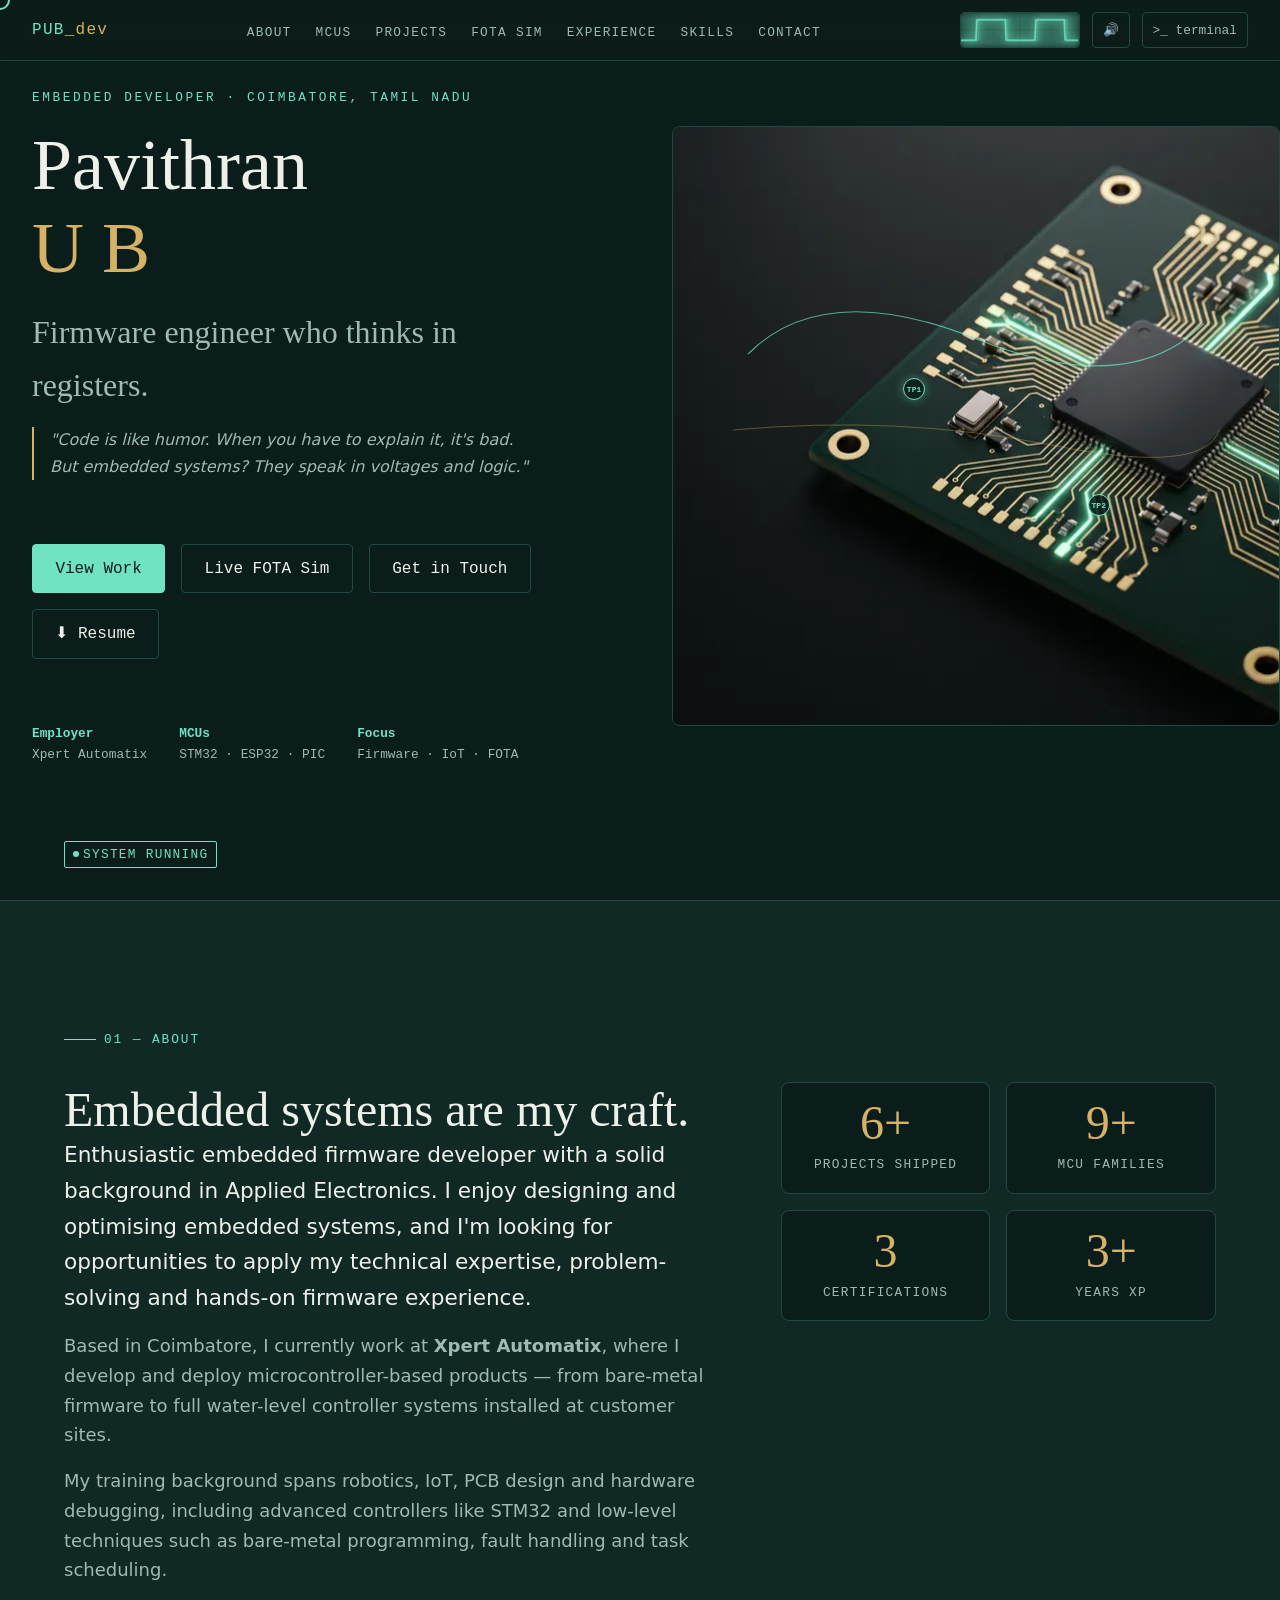
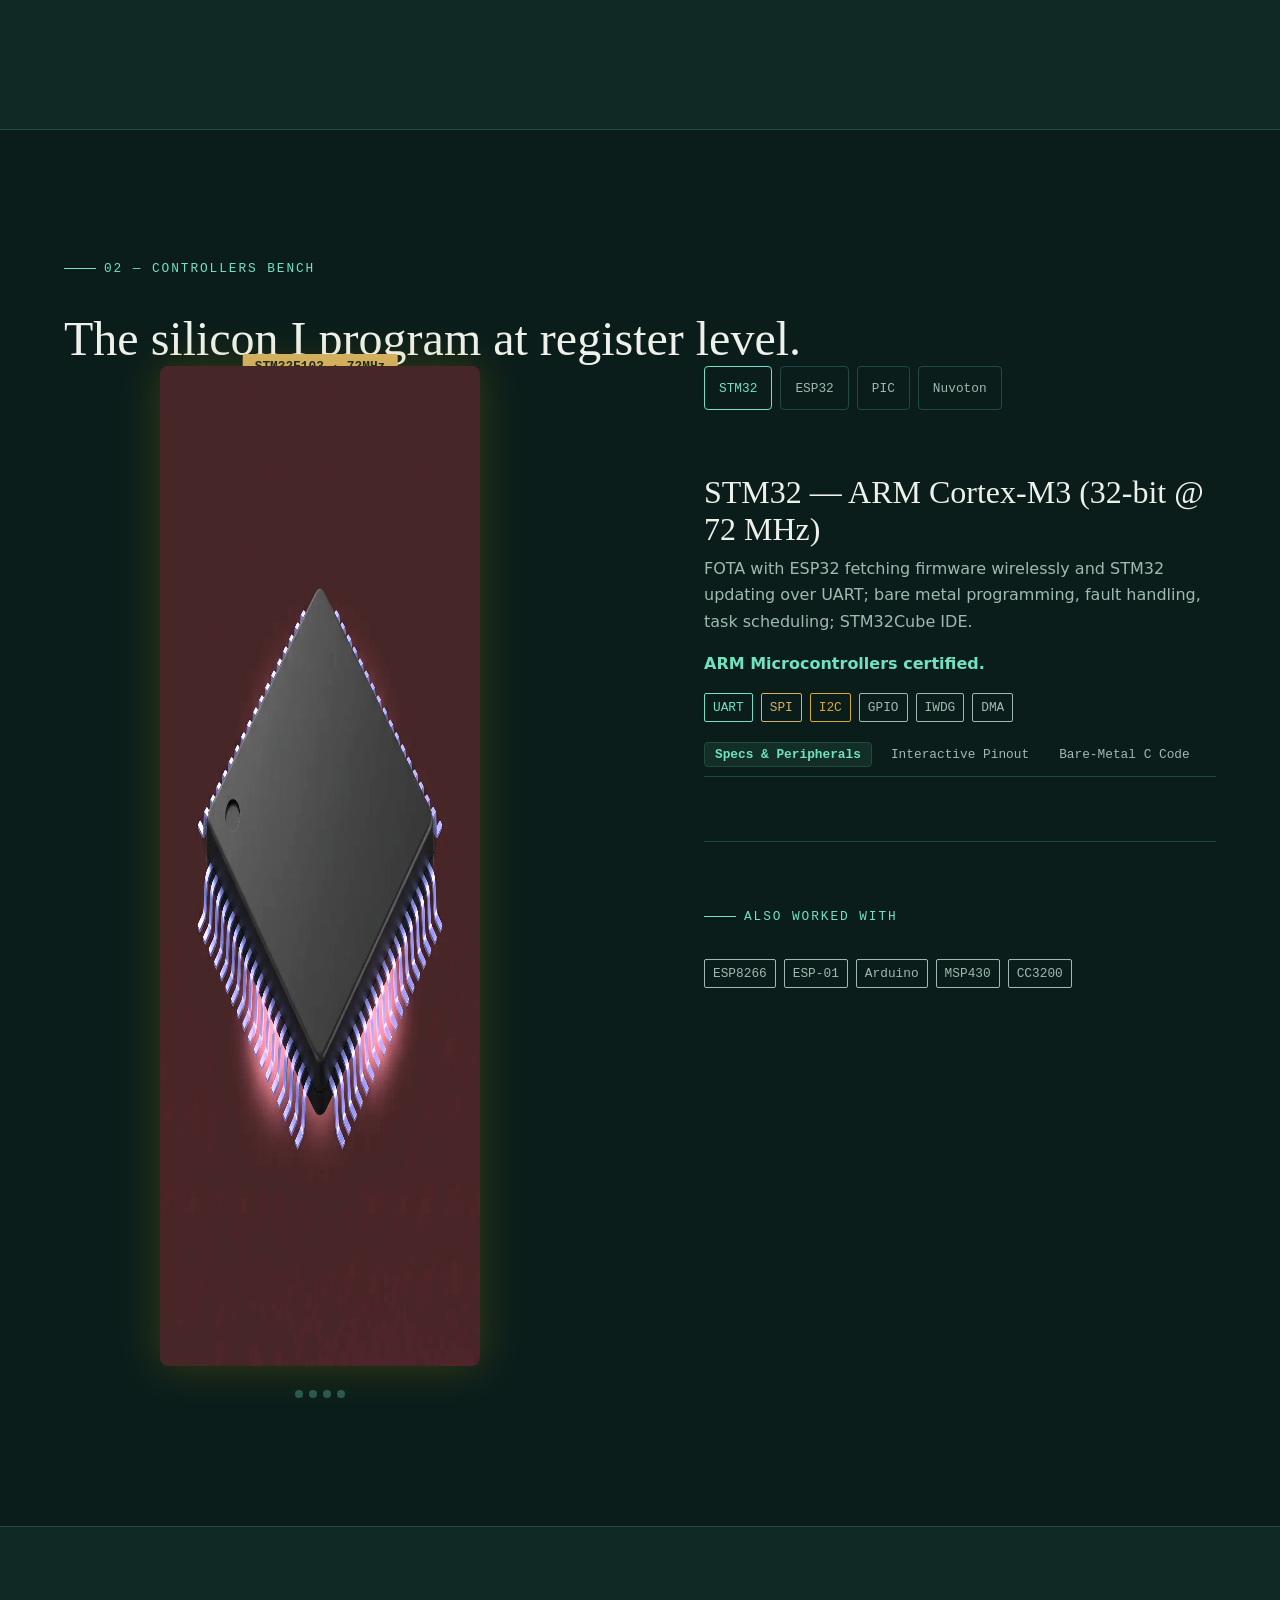
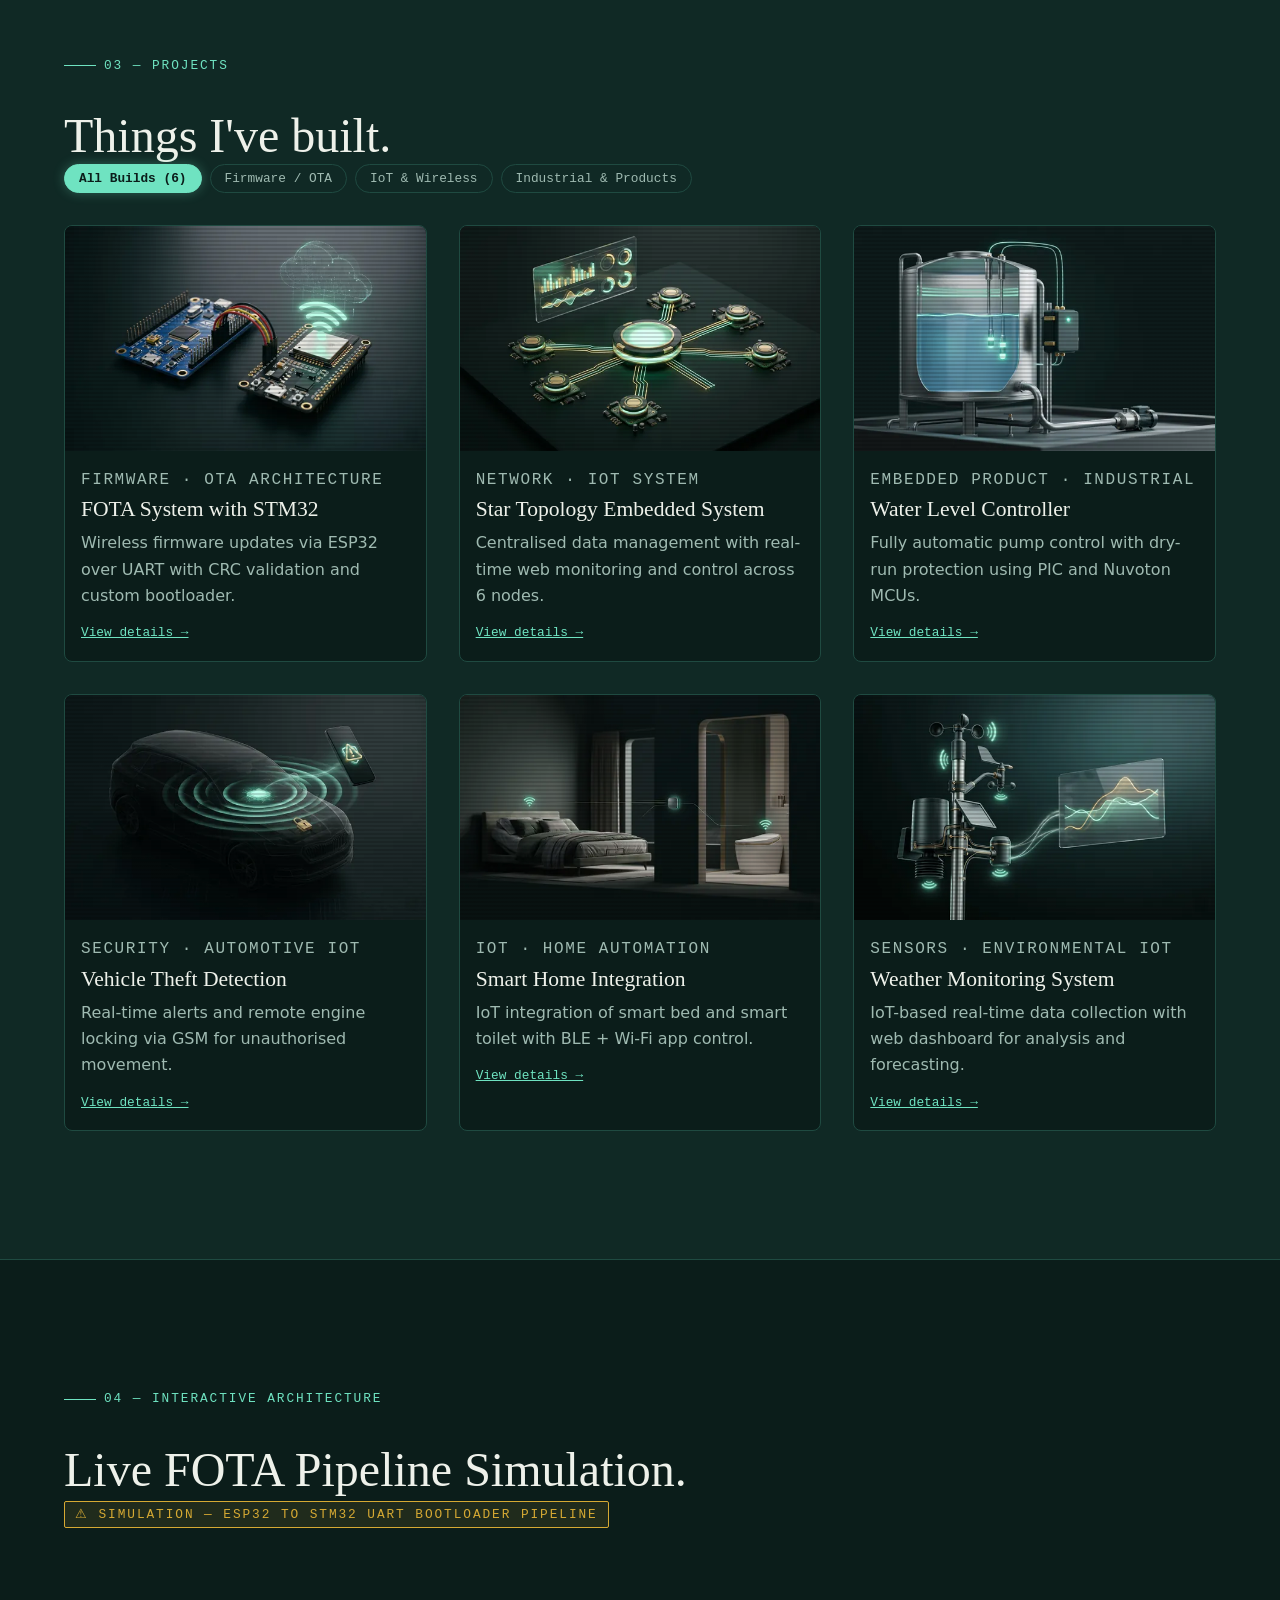
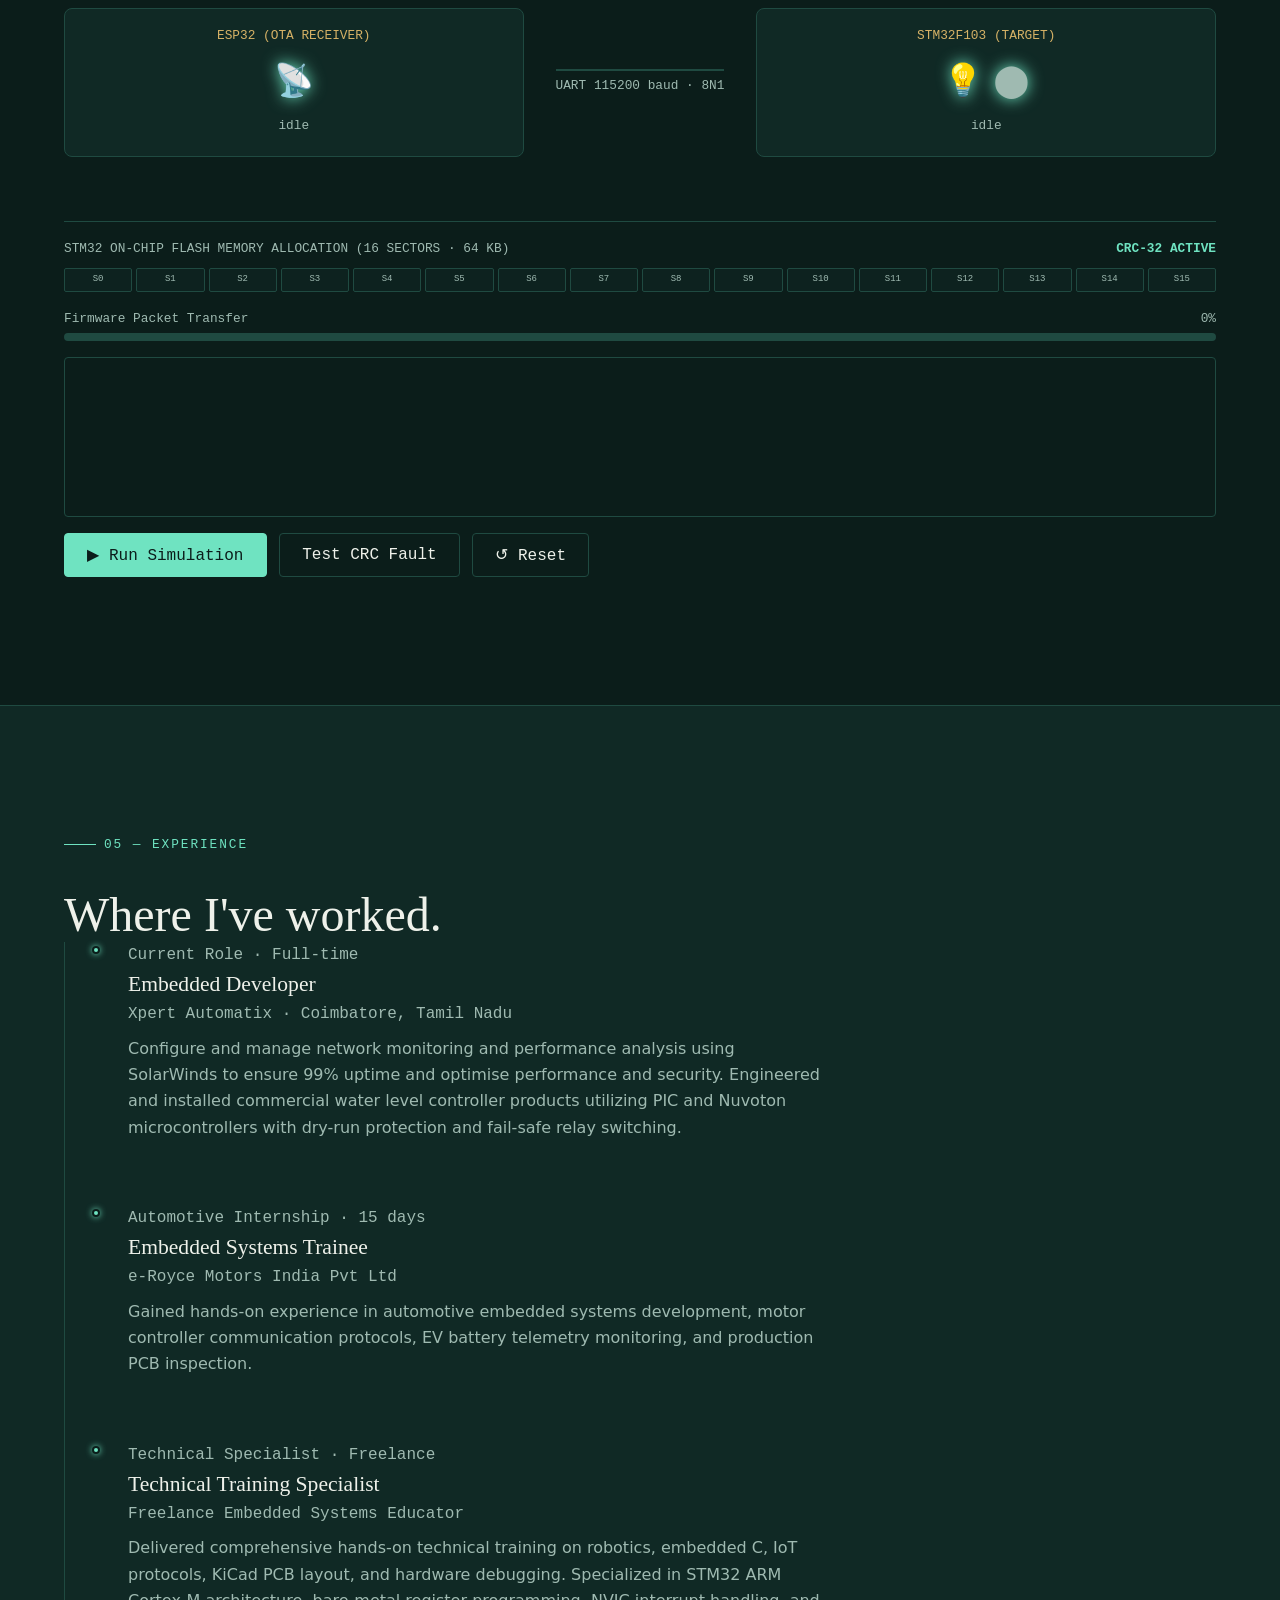
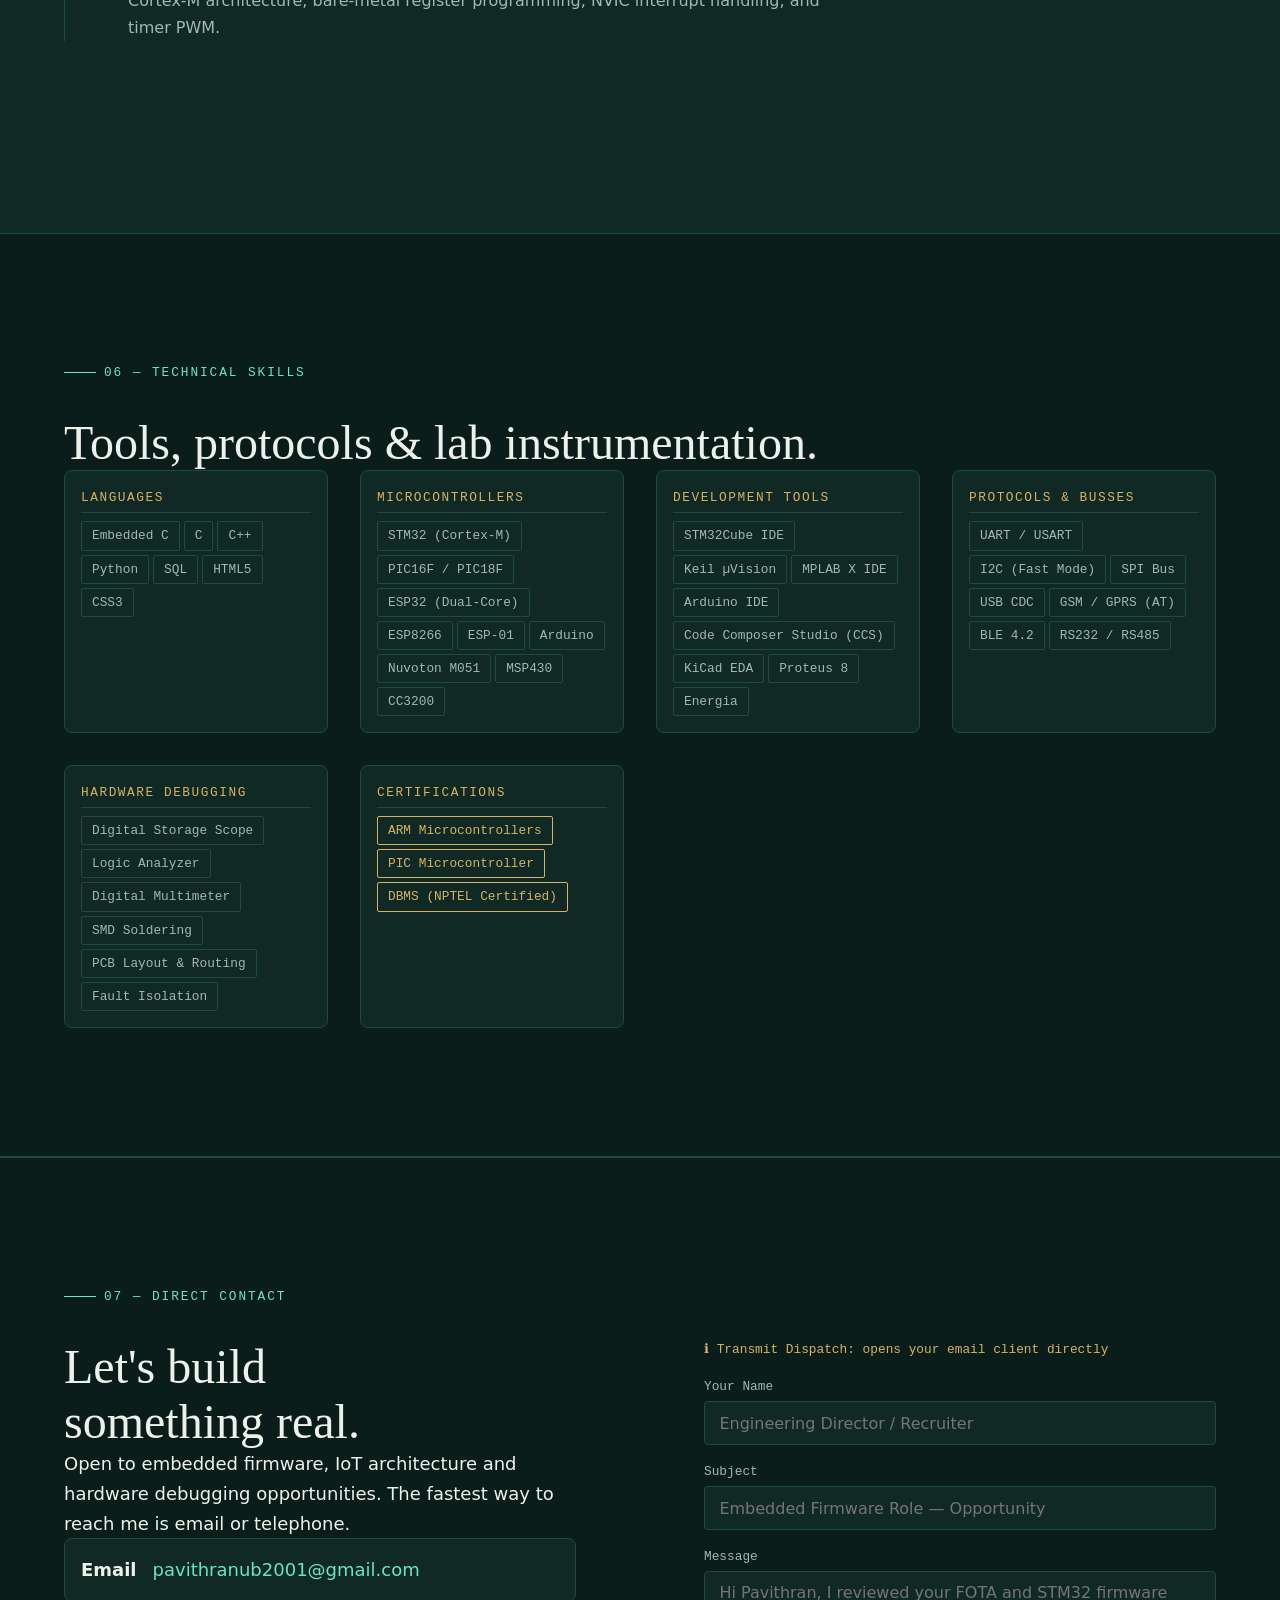
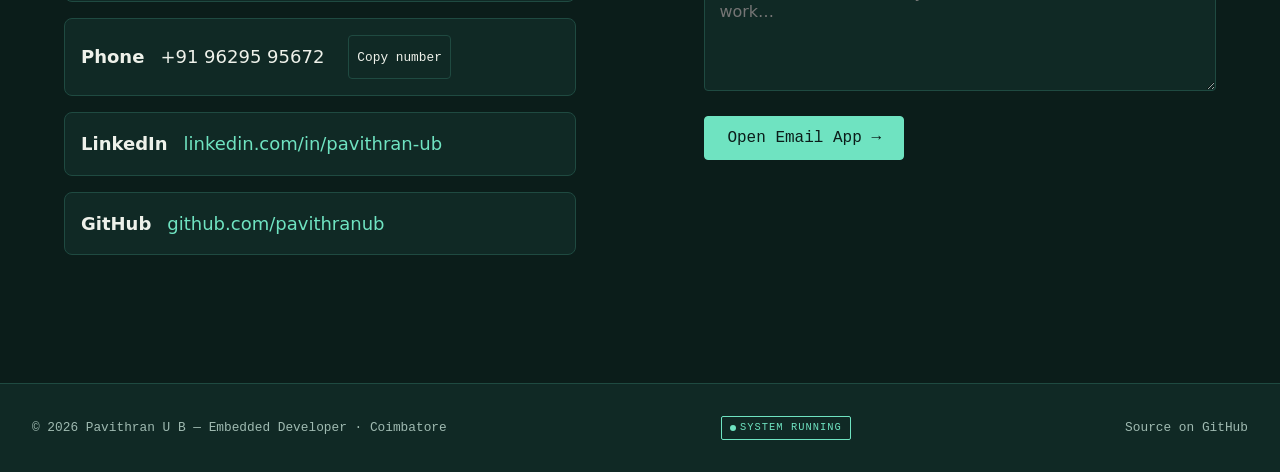
==== commit 517f4967: "feat(ui): upgrade portfolio with interactive DSO scope, silicon pinouts, FOTA flash map, audio synth" ====
--- a/index.html
+++ b/index.html
@@ -82,10 +82,10 @@
 ════════════════════════════════════════════════════════════ -->
 <div id="boot-screen" role="status" aria-live="polite" aria-label="Page loading">
   <div class="boot-inner">
-    <p class="boot-header">PAVITHRAN UB DEV BOARD v2.1 — UART CONSOLE</p>
+    <p class="boot-header">PAVITHRAN UB DEV BOARD v3.0 — UART CONSOLE</p>
     <!-- Lines injected by boot.js -->
     <div class="boot-bar"><div class="boot-bar-fill"></div></div>
-    <button class="boot-skip" aria-label="Skip boot animation">skip</button>
+    <button class="boot-skip" aria-label="Skip boot animation">skip →</button>
   </div>
 </div>
 
@@ -98,12 +98,14 @@
     <li><a href="#about">About</a></li>
     <li><a href="#controllers">MCUs</a></li>
     <li><a href="#projects">Projects</a></li>
+    <li><a href="#fota-sim">FOTA Sim</a></li>
     <li><a href="#experience">Experience</a></li>
     <li><a href="#skills">Skills</a></li>
     <li><a href="#contact">Contact</a></li>
   </ul>
   <div class="nav-scope-wrap">
-    <canvas id="scope-canvas" aria-hidden="true" title="Live oscilloscope — changes waveform with scroll speed"></canvas>
+    <canvas id="scope-canvas" aria-hidden="true" title="Live DSO Scope — changes waveform with scroll speed (Click to toggle channel)"></canvas>
+    <button class="nav-sound-btn" id="sound-toggle-btn" aria-label="Enable tactile audio" title="Audio Synthesizer (Click to toggle)">🔊</button>
     <button class="nav-terminal-btn" id="open-terminal-btn" aria-label="Open serial terminal (or press backtick)">
       &gt;_ terminal
     </button>
@@ -126,7 +128,8 @@
     </blockquote>
     <div class="hero-cta">
       <a href="#projects" class="btn btn-primary" id="hero-view-work-btn">View Work</a>
-      <a href="#contact"  class="btn btn-ghost"   id="hero-contact-btn">Get in Touch</a>
+      <a href="#fota-sim"  class="btn btn-ghost"   id="hero-fota-btn">Live FOTA Sim</a>
+      <a href="#contact"   class="btn btn-ghost"   id="hero-contact-btn">Get in Touch</a>
       <a href="https://github.com/pavithranub/porfolio/raw/refs/heads/main/Pavithran%20UB.docx"
          class="btn btn-ghost" download id="hero-resume-btn"
          aria-label="Download Pavithran UB resume (Word document)">⬇ Resume</a>
@@ -147,11 +150,17 @@
          alt="Circuit board with a microcontroller and glowing signal traces"
          fetchpriority="high">
     <svg class="hero-svg-overlay" viewBox="0 0 800 600" fill="none" xmlns="http://www.w3.org/2000/svg" aria-hidden="true">
-      <path class="trace-path" d="M100 300 Q200 200 400 280 T700 260" stroke="#6fe3c1" stroke-width="1.5" opacity="0.6"/>
-      <path class="trace-path" d="M80 400 Q300 380 500 420 T720 400"  stroke="#d6b266" stroke-width="1"   opacity="0.4"/>
+      <path class="trace-path" d="M100 300 Q200 200 400 280 T700 260" stroke="#6fe3c1" stroke-width="1.5" opacity="0.7"/>
+      <path class="trace-path" d="M80 400 Q300 380 500 420 T720 400"  stroke="#d6b266" stroke-width="1"   opacity="0.5"/>
     </svg>
     <canvas id="hero3d-canvas" aria-hidden="true"></canvas>
-  </div>
+
+    <!-- Interactive Test Points -->
+    <button id="tp1-btn" class="tp-marker" style="top:42%;left:38%;" aria-label="Inspect Test Point 1">TP1</button>
+    <button id="tp2-btn" class="tp-marker" style="bottom:35%;right:28%;" aria-label="Inspect Test Point 2">TP2</button>
+    <div id="hero-tp-readout" class="tp-readout-pill" aria-hidden="true"></div>
+  </div>
+
   <div class="container" style="position:absolute;bottom:2rem;left:50%;transform:translateX(-50%);">
     <span class="status-chip" aria-live="polite">SYSTEM RUNNING</span>
   </div>
@@ -182,20 +191,20 @@
           fault handling and task scheduling.
         </p>
       </div>
-      <div class="about-stats reveal">
-        <div class="stat-card">
+      <div class="about-stats">
+        <div class="stat-card reveal">
           <span class="num">6+</span>
-          <span class="label">Projects</span>
-        </div>
-        <div class="stat-card">
+          <span class="label">Projects shipped</span>
+        </div>
+        <div class="stat-card reveal">
           <span class="num">9+</span>
-          <span class="label">MCU Families</span>
-        </div>
-        <div class="stat-card">
+          <span class="label">MCU families</span>
+        </div>
+        <div class="stat-card reveal">
           <span class="num">3</span>
           <span class="label">Certifications</span>
         </div>
-        <div class="stat-card">
+        <div class="stat-card reveal">
           <span class="num">3+</span>
           <span class="label">Years XP</span>
         </div>
@@ -210,13 +219,13 @@
 <section id="controllers" aria-labelledby="controllers-heading">
   <div class="container">
     <p class="section-label">02 — Controllers Bench</p>
-    <h2 id="controllers-heading" class="reveal">The hardware I speak to.</h2>
+    <h2 id="controllers-heading" class="reveal">The silicon I program at register level.</h2>
     <div class="controllers-bench">
 
       <!-- Sticky chip visual -->
       <div class="chip-stage" aria-hidden="true">
         <div class="chip-img-wrap">
-          <span class="chip-badge">STM32F103</span>
+          <span class="chip-badge">STM32F103 · 72MHz</span>
           <img src="assets/chip-qfp.webp"
                width="1000" height="1000"
                loading="lazy" decoding="async"
@@ -241,7 +250,7 @@
         </div>
 
         <div id="ctrl-stm32" class="ctrl-panel active reveal" role="tabpanel" aria-labelledby="tab-stm32">
-          <h3>STM32 — ARM Cortex-M</h3>
+          <h3>STM32 — ARM Cortex-M3 (32-bit @ 72 MHz)</h3>
           <p>
             FOTA with ESP32 fetching firmware wirelessly and STM32 updating over UART;
             bare metal programming, fault handling, task scheduling; STM32Cube IDE.
@@ -258,10 +267,10 @@
         </div>
 
         <div id="ctrl-esp32" class="ctrl-panel reveal" role="tabpanel" aria-labelledby="tab-esp32">
-          <h3>ESP32 — Xtensa LX6</h3>
+          <h3>ESP32 — Xtensa 32-bit LX6 (Dual-Core @ 240 MHz)</h3>
           <p>
             Wireless firmware retrieval for FOTA; connecting systems to web dashboards for
-            monitoring and control; BLE; IoT applications.
+            monitoring and control; BLE 4.2; IoT edge applications.
           </p>
           <div class="pin-legend" aria-label="Used protocols">
             <span class="pin ble">BLE</span>
@@ -273,7 +282,7 @@
         </div>
 
         <div id="ctrl-pic" class="ctrl-panel reveal" role="tabpanel" aria-labelledby="tab-pic">
-          <h3>PIC — Microchip</h3>
+          <h3>PIC — Microchip (8-bit RISC @ 20 MHz)</h3>
           <p>
             Fully automatic water level controllers with dry-run protection; Embedded C; MPLAB X IDE.
           </p>
@@ -288,16 +297,44 @@
         </div>
 
         <div id="ctrl-nuvoton" class="ctrl-panel reveal" role="tabpanel" aria-labelledby="tab-nuvoton">
-          <h3>Nuvoton</h3>
+          <h3>Nuvoton — 8051 / ARM Cortex-M0 (@ 50 MHz)</h3>
           <p>
-            Second controller family behind the water level controller products installed and
-            deployed at Xpert Automatix.
+            Second controller family behind high-volume industrial water level controller products
+            installed and deployed across customer sites at Xpert Automatix.
           </p>
           <div class="pin-legend" aria-label="Used protocols">
             <span class="pin uart">UART</span>
             <span class="pin gpio">GPIO</span>
             <span class="pin gpio">PWM</span>
             <span class="pin i2c">I2C</span>
+          </div>
+        </div>
+
+        <!-- Sub-tabs: Specs, Pinout, Code -->
+        <div class="ctrl-subtabs">
+          <button class="ctrl-subtab active" data-subtab="specs">Specs &amp; Peripherals</button>
+          <button class="ctrl-subtab" data-subtab="pins">Interactive Pinout</button>
+          <button class="ctrl-subtab" data-subtab="code">Bare-Metal C Code</button>
+        </div>
+
+        <div id="subpanel-specs" class="ctrl-subpanel active">
+          <!-- Default view with details -->
+        </div>
+
+        <div id="subpanel-pins" class="ctrl-subpanel">
+          <p style="font-family:var(--f-mono);font-size:11px;color:var(--mut);margin-bottom:0.5rem;">
+            Click pin to inspect hardware mapping &amp; alternate functions:
+          </p>
+          <div id="chip-pin-inspector" class="pin-grid"></div>
+        </div>
+
+        <div id="subpanel-code" class="ctrl-subpanel">
+          <div class="ctrl-code-box">
+            <div class="ctrl-code-header">
+              <span>REGISTER DIRECT INITIALIZATION (C99)</span>
+              <button id="ctrl-copy-code" class="btn btn-ghost" style="padding:2px 8px;font-size:10px;">Copy C Code</button>
+            </div>
+            <pre><code id="ctrl-code-snippet"></code></pre>
           </div>
         </div>
 
@@ -323,10 +360,18 @@
     <p class="section-label">03 — Projects</p>
     <h2 id="projects-heading" class="reveal">Things I've built.</h2>
 
+    <!-- Category filter buttons -->
+    <div class="project-filters">
+      <button class="project-filter-btn active" data-filter="all">All Builds (6)</button>
+      <button class="project-filter-btn" data-filter="firmware">Firmware / OTA</button>
+      <button class="project-filter-btn" data-filter="iot">IoT &amp; Wireless</button>
+      <button class="project-filter-btn" data-filter="industrial">Industrial &amp; Products</button>
+    </div>
+
     <div class="projects-grid" role="list">
 
       <!-- Card 1: FOTA -->
-      <article class="project-card reveal" role="listitem" tabindex="0" aria-label="Open FOTA System project details">
+      <article class="project-card reveal" data-category="firmware" role="listitem" tabindex="0" aria-label="Open FOTA System project details">
         <div class="card-img-wrap">
           <img src="assets/proj-fota-600.webp"
                srcset="assets/proj-fota-600.webp 600w, assets/proj-fota.webp 1200w"
@@ -337,7 +382,7 @@
           <div class="card-scanline" aria-hidden="true"></div>
         </div>
         <div class="card-body">
-          <p class="card-tag">FIRMWARE · OTA</p>
+          <p class="card-tag">FIRMWARE · OTA ARCHITECTURE</p>
           <h3>FOTA System with STM32</h3>
           <p>Wireless firmware updates via ESP32 over UART with CRC validation and custom bootloader.</p>
           <button class="card-open-btn" aria-label="View FOTA project details">View details →</button>
@@ -345,7 +390,7 @@
       </article>
 
       <!-- Card 2: Star topology -->
-      <article class="project-card reveal" role="listitem" tabindex="0" aria-label="Open Star Topology project details">
+      <article class="project-card reveal" data-category="iot" role="listitem" tabindex="0" aria-label="Open Star Topology project details">
         <div class="card-img-wrap">
           <img src="assets/proj-star-600.webp"
                srcset="assets/proj-star-600.webp 600w, assets/proj-star.webp 1200w"
@@ -356,7 +401,7 @@
           <div class="card-scanline" aria-hidden="true"></div>
         </div>
         <div class="card-body">
-          <p class="card-tag">NETWORK · IOT</p>
+          <p class="card-tag">NETWORK · IOT SYSTEM</p>
           <h3>Star Topology Embedded System</h3>
           <p>Centralised data management with real-time web monitoring and control across 6 nodes.</p>
           <button class="card-open-btn" aria-label="View Star Topology project details">View details →</button>
@@ -364,7 +409,7 @@
       </article>
 
       <!-- Card 3: Water level -->
-      <article class="project-card reveal" role="listitem" tabindex="0" aria-label="Open Water Level Controller project details">
+      <article class="project-card reveal" data-category="industrial" role="listitem" tabindex="0" aria-label="Open Water Level Controller project details">
         <div class="card-img-wrap">
           <img src="assets/proj-water-600.webp"
                srcset="assets/proj-water-600.webp 600w, assets/proj-water.webp 1200w"
@@ -375,7 +420,7 @@
           <div class="card-scanline" aria-hidden="true"></div>
         </div>
         <div class="card-body">
-          <p class="card-tag">EMBEDDED · PRODUCT</p>
+          <p class="card-tag">EMBEDDED PRODUCT · INDUSTRIAL</p>
           <h3>Water Level Controller</h3>
           <p>Fully automatic pump control with dry-run protection using PIC and Nuvoton MCUs.</p>
           <button class="card-open-btn" aria-label="View Water Level Controller project details">View details →</button>
@@ -383,7 +428,7 @@
       </article>
 
       <!-- Card 4: Vehicle theft -->
-      <article class="project-card reveal" role="listitem" tabindex="0" aria-label="Open Vehicle Theft Detection project details">
+      <article class="project-card reveal" data-category="iot" role="listitem" tabindex="0" aria-label="Open Vehicle Theft Detection project details">
         <div class="card-img-wrap">
           <img src="assets/proj-vehicle-600.webp"
                srcset="assets/proj-vehicle-600.webp 600w, assets/proj-vehicle.webp 1200w"
@@ -394,7 +439,7 @@
           <div class="card-scanline" aria-hidden="true"></div>
         </div>
         <div class="card-body">
-          <p class="card-tag">IOT · SECURITY</p>
+          <p class="card-tag">SECURITY · AUTOMOTIVE IOT</p>
           <h3>Vehicle Theft Detection</h3>
           <p>Real-time alerts and remote engine locking via GSM for unauthorised movement.</p>
           <button class="card-open-btn" aria-label="View Vehicle Theft Detection project details">View details →</button>
@@ -402,7 +447,7 @@
       </article>
 
       <!-- Card 5: Smart home -->
-      <article class="project-card reveal" role="listitem" tabindex="0" aria-label="Open Smart Home project details">
+      <article class="project-card reveal" data-category="iot" role="listitem" tabindex="0" aria-label="Open Smart Home project details">
         <div class="card-img-wrap">
           <img src="assets/proj-smarthome-600.webp"
                srcset="assets/proj-smarthome-600.webp 600w, assets/proj-smarthome.webp 1200w"
@@ -413,7 +458,7 @@
           <div class="card-scanline" aria-hidden="true"></div>
         </div>
         <div class="card-body">
-          <p class="card-tag">IOT · SMART HOME</p>
+          <p class="card-tag">IOT · HOME AUTOMATION</p>
           <h3>Smart Home Integration</h3>
           <p>IoT integration of smart bed and smart toilet with BLE + Wi-Fi app control.</p>
           <button class="card-open-btn" aria-label="View Smart Home project details">View details →</button>
@@ -421,7 +466,7 @@
       </article>
 
       <!-- Card 6: Weather -->
-      <article class="project-card reveal" role="listitem" tabindex="0" aria-label="Open Weather Monitoring project details">
+      <article class="project-card reveal" data-category="iot" role="listitem" tabindex="0" aria-label="Open Weather Monitoring project details">
         <div class="card-img-wrap">
           <img src="assets/proj-weather-600.webp"
                srcset="assets/proj-weather-600.webp 600w, assets/proj-weather.webp 1200w"
@@ -432,7 +477,7 @@
           <div class="card-scanline" aria-hidden="true"></div>
         </div>
         <div class="card-body">
-          <p class="card-tag">IOT · MONITORING</p>
+          <p class="card-tag">SENSORS · ENVIRONMENTAL IOT</p>
           <h3>Weather Monitoring System</h3>
           <p>IoT-based real-time data collection with web dashboard for analysis and forecasting.</p>
           <button class="card-open-btn" aria-label="View Weather Monitoring project details">View details →</button>
@@ -448,13 +493,13 @@
 ════════════════════════════════════════════════════════════ -->
 <section id="fota-sim" aria-labelledby="fota-heading">
   <div class="container">
-    <p class="section-label">04 — Interactive</p>
-    <h2 id="fota-heading" class="reveal">FOTA Simulator</h2>
-    <span class="fota-sim-label" aria-label="This is a simulation, not real hardware">⚠ SIMULATION — not real hardware</span>
+    <p class="section-label">04 — Interactive Architecture</p>
+    <h2 id="fota-heading" class="reveal">Live FOTA Pipeline Simulation.</h2>
+    <span class="fota-sim-label" aria-label="This is an interactive simulation">⚠ SIMULATION — ESP32 to STM32 UART Bootloader Pipeline</span>
 
     <div class="fota-stage" aria-label="FOTA simulation diagram">
       <div class="fota-device">
-        <p class="fota-device-name">ESP32</p>
+        <p class="fota-device-name">ESP32 (OTA Receiver)</p>
         <div class="fota-device-icon" aria-hidden="true">📡</div>
         <p class="fota-status" id="fota-esp-status">idle</p>
       </div>
@@ -464,10 +509,10 @@
           <div class="uart-packet">PKT</div>
           <div class="uart-packet">PKT</div>
         </div>
-        <span class="uart-label">UART 115200 baud</span>
+        <span class="uart-label">UART 115200 baud · 8N1</span>
       </div>
       <div class="fota-device">
-        <p class="fota-device-name">STM32</p>
+        <p class="fota-device-name">STM32F103 (Target)</p>
         <div class="fota-device-icon" aria-hidden="true">
           💡 <span id="fota-led" style="color:var(--mut)">⬤</span>
         </div>
@@ -475,9 +520,18 @@
       </div>
     </div>
 
+    <!-- 16 Flash Sector Grid Allocation -->
+    <div class="fota-sector-wrap">
+      <div class="fota-sector-header">
+        <span>STM32 ON-CHIP FLASH MEMORY ALLOCATION (16 SECTORS · 64 KB)</span>
+        <span style="color:var(--sig);font-weight:bold;">CRC-32 ACTIVE</span>
+      </div>
+      <div id="fota-sector-grid" class="fota-sectors"></div>
+    </div>
+
     <div class="fota-progress" role="progressbar" aria-label="FOTA progress" aria-valuenow="0" aria-valuemin="0" aria-valuemax="100">
       <div class="fota-progress-label">
-        <span>Firmware transfer</span>
+        <span>Firmware Packet Transfer</span>
         <span id="fota-pct">0%</span>
       </div>
       <div class="fota-bar"><div class="fota-bar-fill" id="fota-bar-fill"></div></div>
@@ -485,8 +539,9 @@
 
     <div class="fota-log" id="fota-log" role="log" aria-live="polite" aria-label="FOTA log output"></div>
 
-    <div class="fota-controls">
-      <button class="btn btn-primary" id="fota-start">▶ Start FOTA</button>
+    <div class="fota-controls" style="display:flex;gap:0.75rem;flex-wrap:wrap;align-items:center;">
+      <button class="btn btn-primary" id="fota-start">▶ Run Simulation</button>
+      <button class="btn btn-ghost"   id="fota-fault-toggle">Test CRC Fault</button>
       <button class="btn btn-ghost"   id="fota-reset">↺ Reset</button>
     </div>
   </div>
@@ -503,34 +558,33 @@
     <div class="timeline" role="list">
 
       <article class="timeline-item reveal" role="listitem">
-        <p class="timeline-meta">Current · [PLACEHOLDER: add start date]</p>
+        <p class="timeline-meta">Current Role · Full-time</p>
         <h3>Embedded Developer</h3>
         <p class="timeline-company">Xpert Automatix · Coimbatore, Tamil Nadu</p>
         <p>
           Configure and manage network monitoring and performance analysis using SolarWinds to ensure
-          99% uptime and optimise performance and security. Developed and installed water level controller
-          products using PIC and Nuvoton microcontrollers, ensuring efficient water management.
+          99% uptime and optimise performance and security. Engineered and installed commercial water level controller
+          products utilizing PIC and Nuvoton microcontrollers with dry-run protection and fail-safe relay switching.
         </p>
       </article>
 
       <article class="timeline-item reveal" role="listitem">
-        <p class="timeline-meta">[PLACEHOLDER: add dates] · 15 days</p>
+        <p class="timeline-meta">Automotive Internship · 15 days</p>
         <h3>Embedded Systems Trainee</h3>
         <p class="timeline-company">e-Royce Motors India Pvt Ltd</p>
         <p>
-          Gained hands-on experience in embedded systems development, contributing to practical learning
-          and skill development in a professional automotive environment.
+          Gained hands-on experience in automotive embedded systems development, motor controller communication protocols,
+          EV battery telemetry monitoring, and production PCB inspection.
         </p>
       </article>
 
       <article class="timeline-item reveal" role="listitem">
-        <p class="timeline-meta">[PLACEHOLDER: add dates] · Freelance</p>
+        <p class="timeline-meta">Technical Specialist · Freelance</p>
         <h3>Technical Training Specialist</h3>
-        <p class="timeline-company">Freelance</p>
+        <p class="timeline-company">Freelance Embedded Systems Educator</p>
         <p>
-          Delivered technical training on robotics, embedded systems, IoT, PCB design and hardware
-          debugging, specialising in advanced controllers such as STM32. Expertise in low-level firmware
-          and system programming, including bare metal programming, fault handling and task scheduling.
+          Delivered comprehensive hands-on technical training on robotics, embedded C, IoT protocols, KiCad PCB layout, and hardware debugging.
+          Specialized in STM32 ARM Cortex-M architecture, bare-metal register programming, NVIC interrupt handling, and timer PWM.
         </p>
       </article>
 
@@ -544,8 +598,8 @@
 <section id="skills" aria-labelledby="skills-heading">
   <div class="trace-bg" aria-hidden="true"></div>
   <div class="container">
-    <p class="section-label">06 — Skills</p>
-    <h2 id="skills-heading" class="reveal">Tools of the trade.</h2>
+    <p class="section-label">06 — Technical Skills</p>
+    <h2 id="skills-heading" class="reveal">Tools, protocols &amp; lab instrumentation.</h2>
 
     <div class="skills-grid">
       <div class="skill-group reveal">
@@ -556,20 +610,20 @@
           <span class="skill-tag">C++</span>
           <span class="skill-tag">Python</span>
           <span class="skill-tag">SQL</span>
-          <span class="skill-tag">HTML</span>
-          <span class="skill-tag">CSS</span>
+          <span class="skill-tag">HTML5</span>
+          <span class="skill-tag">CSS3</span>
         </div>
       </div>
       <div class="skill-group reveal">
         <p class="skill-group-name">Microcontrollers</p>
         <div class="skill-tags">
-          <span class="skill-tag">STM32</span>
-          <span class="skill-tag">PIC</span>
-          <span class="skill-tag">ESP32</span>
+          <span class="skill-tag">STM32 (Cortex-M)</span>
+          <span class="skill-tag">PIC16F / PIC18F</span>
+          <span class="skill-tag">ESP32 (Dual-Core)</span>
           <span class="skill-tag">ESP8266</span>
           <span class="skill-tag">ESP-01</span>
           <span class="skill-tag">Arduino</span>
-          <span class="skill-tag">Nuvoton</span>
+          <span class="skill-tag">Nuvoton M051</span>
           <span class="skill-tag">MSP430</span>
           <span class="skill-tag">CC3200</span>
         </div>
@@ -578,43 +632,44 @@
         <p class="skill-group-name">Development Tools</p>
         <div class="skill-tags">
           <span class="skill-tag">STM32Cube IDE</span>
-          <span class="skill-tag">Keil IDE</span>
+          <span class="skill-tag">Keil µVision</span>
           <span class="skill-tag">MPLAB X IDE</span>
           <span class="skill-tag">Arduino IDE</span>
-          <span class="skill-tag">CCS</span>
-          <span class="skill-tag">KiCad</span>
+          <span class="skill-tag">Code Composer Studio (CCS)</span>
+          <span class="skill-tag">KiCad EDA</span>
           <span class="skill-tag">Proteus 8</span>
           <span class="skill-tag">Energia</span>
         </div>
       </div>
       <div class="skill-group reveal">
-        <p class="skill-group-name">Communication Protocols</p>
+        <p class="skill-group-name">Protocols &amp; Busses</p>
         <div class="skill-tags">
-          <span class="skill-tag">UART</span>
-          <span class="skill-tag">I2C</span>
-          <span class="skill-tag">SPI</span>
-          <span class="skill-tag">USB</span>
-          <span class="skill-tag">GSM</span>
-          <span class="skill-tag">BLE</span>
-          <span class="skill-tag">RS232</span>
+          <span class="skill-tag">UART / USART</span>
+          <span class="skill-tag">I2C (Fast Mode)</span>
+          <span class="skill-tag">SPI Bus</span>
+          <span class="skill-tag">USB CDC</span>
+          <span class="skill-tag">GSM / GPRS (AT)</span>
+          <span class="skill-tag">BLE 4.2</span>
+          <span class="skill-tag">RS232 / RS485</span>
         </div>
       </div>
       <div class="skill-group reveal">
-        <p class="skill-group-name">Hardware</p>
+        <p class="skill-group-name">Hardware Debugging</p>
         <div class="skill-tags">
-          <span class="skill-tag">Circuit Debugging</span>
-          <span class="skill-tag">PCB Design</span>
-          <span class="skill-tag">Soldering</span>
-          <span class="skill-tag">Oscilloscope</span>
-          <span class="skill-tag">DMM</span>
+          <span class="skill-tag">Digital Storage Scope</span>
+          <span class="skill-tag">Logic Analyzer</span>
+          <span class="skill-tag">Digital Multimeter</span>
+          <span class="skill-tag">SMD Soldering</span>
+          <span class="skill-tag">PCB Layout &amp; Routing</span>
+          <span class="skill-tag">Fault Isolation</span>
         </div>
       </div>
       <div class="skill-group reveal">
-        <p class="skill-group-name">Certifications</p>
-        <div class="certs" style="margin-top:0.5rem">
-          <div class="cert-badge">🏅 ARM Microcontrollers</div>
-          <div class="cert-badge">🏅 PIC Microcontroller</div>
-          <div class="cert-badge">🏅 DBMS (NPTEL)</div>
+        <p class="skill-group-name" style="color:var(--gold);">Certifications</p>
+        <div class="skill-tags">
+          <span class="skill-tag" style="border-color:var(--gold);color:var(--gold);">ARM Microcontrollers</span>
+          <span class="skill-tag" style="border-color:var(--gold);color:var(--gold);">PIC Microcontroller</span>
+          <span class="skill-tag" style="border-color:var(--gold);color:var(--gold);">DBMS (NPTEL Certified)</span>
         </div>
       </div>
     </div>
@@ -622,107 +677,58 @@
 </section>
 
 <!-- ═══════════════════════════════════════════════════════════
-     EDUCATION
-════════════════════════════════════════════════════════════ -->
-<section id="education" aria-labelledby="edu-heading">
+     CONTACT
+════════════════════════════════════════════════════════════ -->
+<section id="contact" aria-labelledby="contact-heading">
   <div class="container">
-    <p class="section-label">07 — Education</p>
-    <h2 id="edu-heading" class="reveal">Academic background.</h2>
-
-    <div class="edu-card reveal">
-      <div class="edu-logo-wrap" aria-label="[PLACEHOLDER: PSG Arts and Science College logo not yet provided]">
-        <span style="font-size:0.65rem;text-align:center">PSG<br>Logo<br>[PLACEHOLDER]</span>
-      </div>
-      <div class="edu-details">
-        <h3>Master of Science</h3>
-        <p>Electronics and Communication Systems</p>
-        <p class="edu-meta">PSG Arts &amp; Science College · Coimbatore · 2022 – 2024</p>
-      </div>
-    </div>
-  </div>
-</section>
-
-<!-- ═══════════════════════════════════════════════════════════
-     CONTACT
-════════════════════════════════════════════════════════════ -->
-<section id="contact" aria-labelledby="contact-heading">
-  <div class="contact-bg" aria-hidden="true">
-    <img src="assets/pcb-wide.webp"
-         width="1920" height="1014"
-         loading="lazy" decoding="async"
-         alt="">
-  </div>
-  <div class="container">
-    <p class="section-label">08 — Contact</p>
+    <p class="section-label">07 — Direct Contact</p>
     <div class="contact-grid">
-      <div class="reveal">
-        <h2 id="contact-heading" class="contact-headline">
-          Let's build<br><span>something real.</span>
-        </h2>
-        <div class="contact-links">
-          <a class="contact-link" href="mailto:pavithranub2001@gmail.com" id="contact-email-link">
-            <span class="contact-link-icon" aria-hidden="true">✉</span>
-            <span>
-              <span class="contact-link-label">Email</span>
-              <span class="contact-link-value">pavithranub2001@gmail.com</span>
-            </span>
-          </a>
-          <button class="contact-link" id="copy-phone-btn"
-                  aria-label="Copy phone number to clipboard"
-                  style="cursor:pointer;text-align:left;width:100%">
-            <span class="contact-link-icon" aria-hidden="true">📋</span>
-            <span>
-              <span class="contact-link-label">Phone</span>
-              <span class="contact-link-value">Copy number</span>
-            </span>
-          </button>
-          <a class="contact-link" href="https://www.linkedin.com/in/pavithran-ub"
-             target="_blank" rel="noopener noreferrer" id="contact-linkedin-link">
-            <span class="contact-link-icon" aria-hidden="true">in</span>
-            <span>
-              <span class="contact-link-label">LinkedIn</span>
-              <span class="contact-link-value">pavithran-ub</span>
-            </span>
-          </a>
-          <a class="contact-link" href="https://github.com/pavithranub"
-             target="_blank" rel="noopener noreferrer" id="contact-github-link">
-            <span class="contact-link-icon" aria-hidden="true">⌥</span>
-            <span>
-              <span class="contact-link-label">GitHub</span>
-              <span class="contact-link-value">pavithranub</span>
-            </span>
-          </a>
-          <a class="contact-link btn-primary"
-             href="https://github.com/pavithranub/porfolio/raw/refs/heads/main/Pavithran%20UB.docx"
-             download id="contact-resume-link"
-             style="text-decoration:none"
-             aria-label="Download Pavithran UB resume (Word document)">
-            <span class="contact-link-icon" aria-hidden="true">⬇</span>
-            <span>
-              <span class="contact-link-label">Resume</span>
-              <span class="contact-link-value">Pavithran UB.docx</span>
-            </span>
-          </a>
-        </div>
-      </div>
-
-      <!-- Mail form -->
-      <div class="reveal">
-        <p class="contact-form-note" role="note">
-          ℹ This form opens your email app (mailto). No message is sent automatically.
+      <div class="contact-info reveal">
+        <h2 id="contact-heading">Let's build<br><span>something real.</span></h2>
+        <p>
+          Open to embedded firmware, IoT architecture and hardware debugging opportunities.
+          The fastest way to reach me is email or telephone.
         </p>
-        <form id="contact-form" aria-label="Send email to Pavithran">
+        <div class="contact-links" role="list">
+          <div class="contact-link" role="listitem">
+            <strong>Email</strong>
+            <a href="mailto:pavithranub2001@gmail.com" class="link-styled">pavithranub2001@gmail.com</a>
+          </div>
+          <div class="contact-link" role="listitem">
+            <strong>Phone</strong>
+            <span>+91 96295 95672</span>
+            <button class="btn btn-ghost" id="copy-phone-btn" style="margin-left:0.5rem;font-size:var(--t-xs);padding:2px 8px;"
+                    aria-label="Copy phone number to clipboard">Copy number</button>
+          </div>
+          <div class="contact-link" role="listitem">
+            <strong>LinkedIn</strong>
+            <a href="https://www.linkedin.com/in/pavithran-ub" class="link-styled"
+               target="_blank" rel="noopener noreferrer">linkedin.com/in/pavithran-ub</a>
+          </div>
+          <div class="contact-link" role="listitem">
+            <strong>GitHub</strong>
+            <a href="https://github.com/pavithranub" class="link-styled"
+               target="_blank" rel="noopener noreferrer">github.com/pavithranub</a>
+          </div>
+        </div>
+      </div>
+
+      <div class="contact-form-wrap reveal">
+        <form id="contact-form" novalidate aria-label="Send message to Pavithran">
+          <p style="font-family:var(--f-mono);font-size:var(--t-xs);color:var(--gold);margin-bottom:var(--sp-md);">
+            ℹ Transmit Dispatch: opens your email client directly
+          </p>
           <div class="form-group">
-            <label for="cf-name">Your name</label>
-            <input type="text" id="cf-name" name="name" required autocomplete="name" placeholder="Jane Smith">
+            <label for="cf-name">Your Name</label>
+            <input type="text" id="cf-name" name="name" required placeholder="Engineering Director / Recruiter">
           </div>
           <div class="form-group">
             <label for="cf-subject">Subject</label>
-            <input type="text" id="cf-subject" name="subject" required placeholder="Embedded role — opportunity">
+            <input type="text" id="cf-subject" name="subject" required placeholder="Embedded Firmware Role — Opportunity">
           </div>
           <div class="form-group">
             <label for="cf-message">Message</label>
-            <textarea id="cf-message" name="message" required placeholder="Hi Pavithran, I'd like to discuss…"></textarea>
+            <textarea id="cf-message" name="message" required placeholder="Hi Pavithran, I reviewed your FOTA and STM32 firmware work…"></textarea>
           </div>
           <button type="submit" class="btn btn-primary" id="contact-form-submit-btn">Open Email App →</button>
         </form>
@@ -737,7 +743,7 @@
      FOOTER
 ════════════════════════════════════════════════════════════ -->
 <footer>
-  <span>© 2024 Pavithran U B — Embedded Developer · Coimbatore</span>
+  <span>© 2026 Pavithran U B — Embedded Developer · Coimbatore</span>
   <span class="footer-signal">
     <span class="status-chip" style="font-size:0.65rem">SYSTEM RUNNING</span>
   </span>
@@ -765,7 +771,7 @@
         <p id="modal-hardware"></p>
       </div>
       <div class="modal-field">
-        <h4>Firmware / Software</h4>
+        <h4>Firmware / Architecture</h4>
         <p id="modal-firmware"></p>
       </div>
       <div class="modal-field">
@@ -773,6 +779,18 @@
         <p id="modal-outcome"></p>
       </div>
     </div>
+
+    <!-- Signal Flow & Architecture -->
+    <div style="margin-top:1.5rem;background:#06110f;padding:1rem;border-radius:6px;border:1px solid var(--line);">
+      <small style="color:var(--sig);font-family:var(--f-mono);letter-spacing:0.1em;font-weight:bold;">SIGNAL FLOW &amp; PROTOCOL PIPELINE</small>
+      <pre id="modal-arch" style="font-family:var(--f-mono);font-size:11px;color:var(--sig);margin-top:0.5rem;overflow-x:auto;line-height:1.4;white-space:pre-wrap;"></pre>
+    </div>
+
+    <!-- BOM List -->
+    <div style="margin-top:1rem;font-family:var(--f-mono);font-size:12px;">
+      <small style="color:var(--mut);">COMPONENT BILL OF MATERIALS (BOM): </small>
+      <span id="modal-bom" style="color:var(--silk);"></span>
+    </div>
   </div>
 </div>
 
@@ -782,13 +800,13 @@
 <div id="terminal-overlay" role="dialog" aria-modal="true" aria-labelledby="term-title-text">
   <div class="term-header">
     <span class="term-title" id="term-title-text">UART_CONSOLE — /dev/pavithranub · 115200 baud</span>
-    <button class="term-close" aria-label="Close terminal">✕</button>
+    <button class="term-close" id="close-terminal-btn" aria-label="Close terminal">✕</button>
   </div>
   <div id="term-output" class="term-output" aria-live="polite" aria-atomic="false"></div>
   <div class="term-input-wrap">
     <span class="term-prompt" aria-hidden="true">$&gt;</span>
     <input id="term-input" type="text" autocomplete="off" spellcheck="false"
-           aria-label="Terminal command input" placeholder="type help …">
+           aria-label="Terminal command input" placeholder="type help (press Tab to complete) …">
   </div>
 </div>
 
--- a/css/sections.css
+++ b/css/sections.css
@@ -687,3 +687,156 @@
   padding: 2px 6px; border-radius: 2px;
   white-space: nowrap; display: none;
 }
+
+
+/* ── UPGRADED UI ENHANCEMENTS ───────────────────────────── */
+
+/* Nav sound toggle button */
+.nav-sound-btn {
+  font-family: var(--f-mono); font-size: var(--t-xs);
+  color: var(--mut); background: transparent;
+  border: 1px solid var(--line); border-radius: var(--radius);
+  padding: 4px 10px; cursor: pointer; min-height: 36px;
+  display: flex; align-items: center; justify-content: center;
+  transition: all var(--dur-fast);
+}
+.nav-sound-btn.active {
+  color: var(--sig); border-color: var(--sig);
+  background: rgba(111,227,193,0.1);
+  box-shadow: 0 0 10px rgba(111,227,193,0.2);
+}
+.nav-sound-btn:hover { color: var(--sig); border-color: var(--sig); }
+
+/* Hero Test Points (TP1, TP2) */
+.tp-marker {
+  position: absolute; width: 22px; height: 22px;
+  border-radius: 50%; border: 1.5px solid var(--sig);
+  background: rgba(11,29,26,0.85); color: var(--sig);
+  font-family: var(--f-mono); font-size: 8px; font-weight: bold;
+  display: flex; align-items: center; justify-content: center;
+  cursor: pointer; z-index: 5;
+  box-shadow: 0 0 10px rgba(111,227,193,0.4);
+  transition: transform 0.2s, background 0.2s;
+}
+.tp-marker:hover {
+  transform: scale(1.3);
+  background: var(--sig); color: var(--mask);
+}
+.tp-readout-pill {
+  position: absolute; top: 1rem; left: 50%; transform: translateX(-50%);
+  background: rgba(11,29,26,0.92); border: 1px solid var(--sig);
+  color: var(--sig); font-family: var(--f-mono); font-size: 11px;
+  padding: 4px 12px; border-radius: 20px;
+  pointer-events: none; opacity: 0; transition: opacity 0.2s;
+  box-shadow: 0 0 15px rgba(111,227,193,0.3);
+  white-space: nowrap; z-index: 10;
+}
+
+/* Controller Bench Sub-tabs (Specs, Pinout, Code) */
+.ctrl-subtabs {
+  display: flex; gap: 0.5rem; margin-top: 1.2rem; margin-bottom: 1rem;
+  border-bottom: 1px solid var(--line); padding-bottom: 0.6rem;
+}
+.ctrl-subtab {
+  font-family: var(--f-mono); font-size: var(--t-xs);
+  color: var(--mut); background: transparent;
+  border: 1px solid transparent; border-radius: var(--radius);
+  padding: 4px 10px; cursor: pointer; transition: all var(--dur-fast);
+}
+.ctrl-subtab.active {
+  color: var(--sig); border-color: var(--line);
+  background: rgba(111,227,193,0.08); font-weight: bold;
+}
+.ctrl-subtab:hover { color: var(--silk); }
+.ctrl-subpanel { display: none; }
+.ctrl-subpanel.active { display: block; animation: fadeIn 0.3s var(--ease-out); }
+
+/* Pinout Grid */
+.pin-grid {
+  display: grid; grid-template-columns: repeat(auto-fill, minmax(130px, 1fr));
+  gap: 0.5rem; margin-top: 0.8rem;
+}
+.pin-chip-btn {
+  background: rgba(16,41,37,0.7); border: 1px solid var(--line);
+  border-radius: var(--radius); padding: 8px 10px;
+  font-family: var(--f-mono); text-align: left; cursor: pointer;
+  display: flex; flex-direction: column; gap: 2px;
+  transition: all var(--dur-fast);
+}
+.pin-chip-btn strong { color: var(--sig); font-size: 11px; }
+.pin-chip-btn span { color: var(--silk); font-size: 11px; font-weight: 500; }
+.pin-chip-btn small { color: var(--mut); font-size: 9px; line-height: 1.2; }
+.pin-chip-btn:hover, .pin-chip-btn.active {
+  border-color: var(--sig); background: rgba(111,227,193,0.12);
+  box-shadow: 0 0 10px rgba(111,227,193,0.15);
+}
+
+/* Bare-metal C Code Snippet Box */
+.ctrl-code-box {
+  background: #06110f; border: 1px solid var(--line);
+  border-radius: var(--radius); padding: 1rem;
+  position: relative; overflow-x: auto;
+}
+.ctrl-code-box pre {
+  font-family: var(--f-mono); font-size: 12px; color: var(--sig);
+  margin: 0; line-height: 1.5;
+}
+.ctrl-code-header {
+  display: flex; justify-content: space-between; align-items: center;
+  margin-bottom: 0.5rem; font-family: var(--f-mono); font-size: 11px; color: var(--mut);
+}
+
+/* Project Category Filtering Pills */
+.project-filters {
+  display: flex; gap: 0.5rem; flex-wrap: wrap; margin-bottom: 2rem;
+}
+.project-filter-btn {
+  font-family: var(--f-mono); font-size: var(--t-xs);
+  color: var(--mut); background: var(--m2);
+  border: 1px solid var(--line); border-radius: 20px;
+  padding: 6px 14px; cursor: pointer; transition: all var(--dur-fast);
+}
+.project-filter-btn.active {
+  color: var(--mask); background: var(--sig);
+  border-color: var(--sig); font-weight: bold;
+  box-shadow: 0 0 12px rgba(111,227,193,0.3);
+}
+.project-filter-btn:hover:not(.active) { color: var(--silk); border-color: var(--sig); }
+
+/* FOTA Flash Sector Allocation Grid (16 Sectors) */
+.fota-sector-wrap {
+  margin-top: 1.5rem; padding-top: 1rem; border-top: 1px solid var(--line);
+}
+.fota-sector-header {
+  display: flex; justify-content: space-between; align-items: center;
+  font-family: var(--f-mono); font-size: var(--t-xs); color: var(--mut);
+  margin-bottom: 0.5rem;
+}
+.fota-sectors {
+  display: grid; grid-template-columns: repeat(16, 1fr); gap: 4px;
+}
+@media (max-width: 600px) {
+  .fota-sectors { grid-template-columns: repeat(8, 1fr); }
+}
+.sector-block {
+  height: 24px; border: 1px solid var(--line); border-radius: 2px;
+  background: rgba(16,41,37,0.5); font-family: var(--f-mono); font-size: 9px;
+  color: var(--mut); display: flex; align-items: center; justify-content: center;
+  transition: all 0.2s;
+}
+.sector-block.writing {
+  background: rgba(214,178,102,0.4); border-color: var(--gold);
+  color: var(--gold); box-shadow: 0 0 8px rgba(214,178,102,0.4);
+}
+.sector-block.done {
+  background: rgba(111,227,193,0.3); border-color: var(--sig);
+  color: var(--sig); font-weight: bold;
+}
+.sector-block.err {
+  background: rgba(224,82,82,0.4); border-color: var(--error);
+  color: var(--error); font-weight: bold;
+}
+#fota-fault-toggle.active {
+  color: var(--error); border-color: var(--error);
+  background: rgba(224,82,82,0.15);
+}
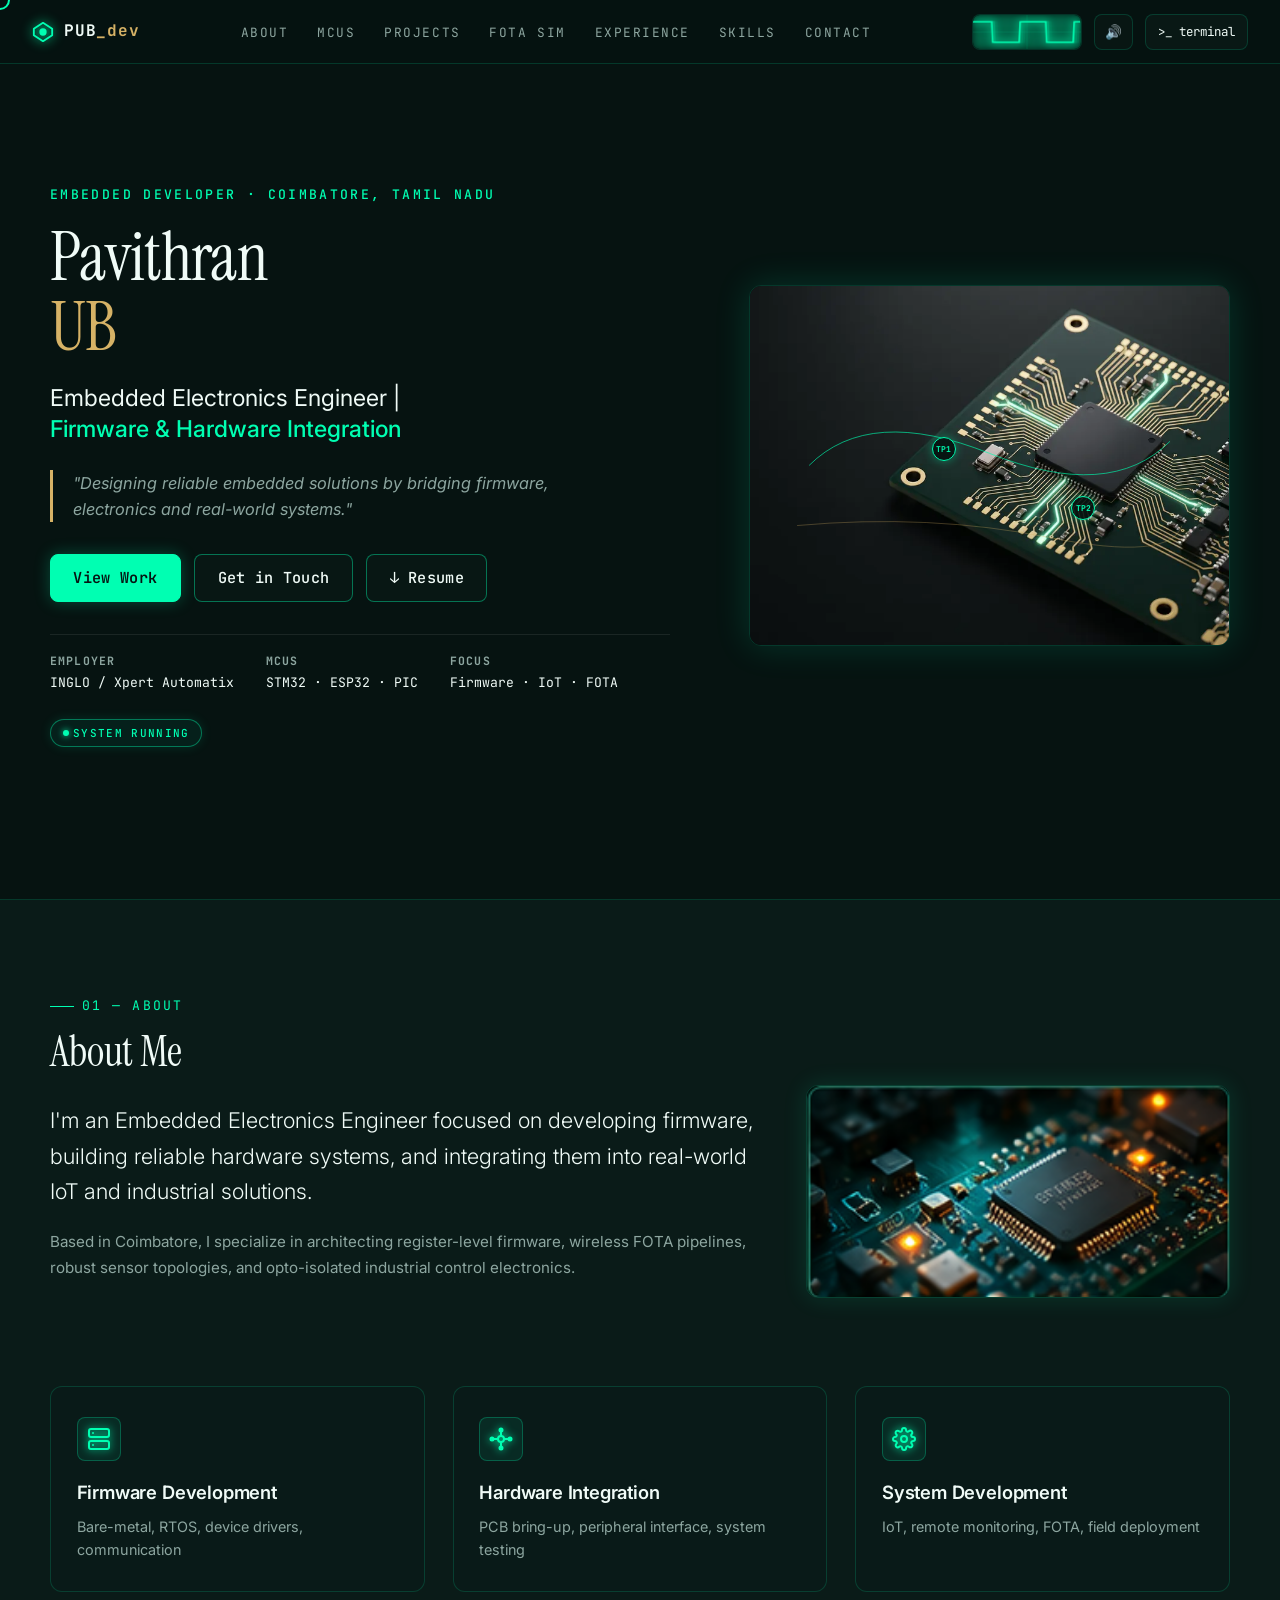
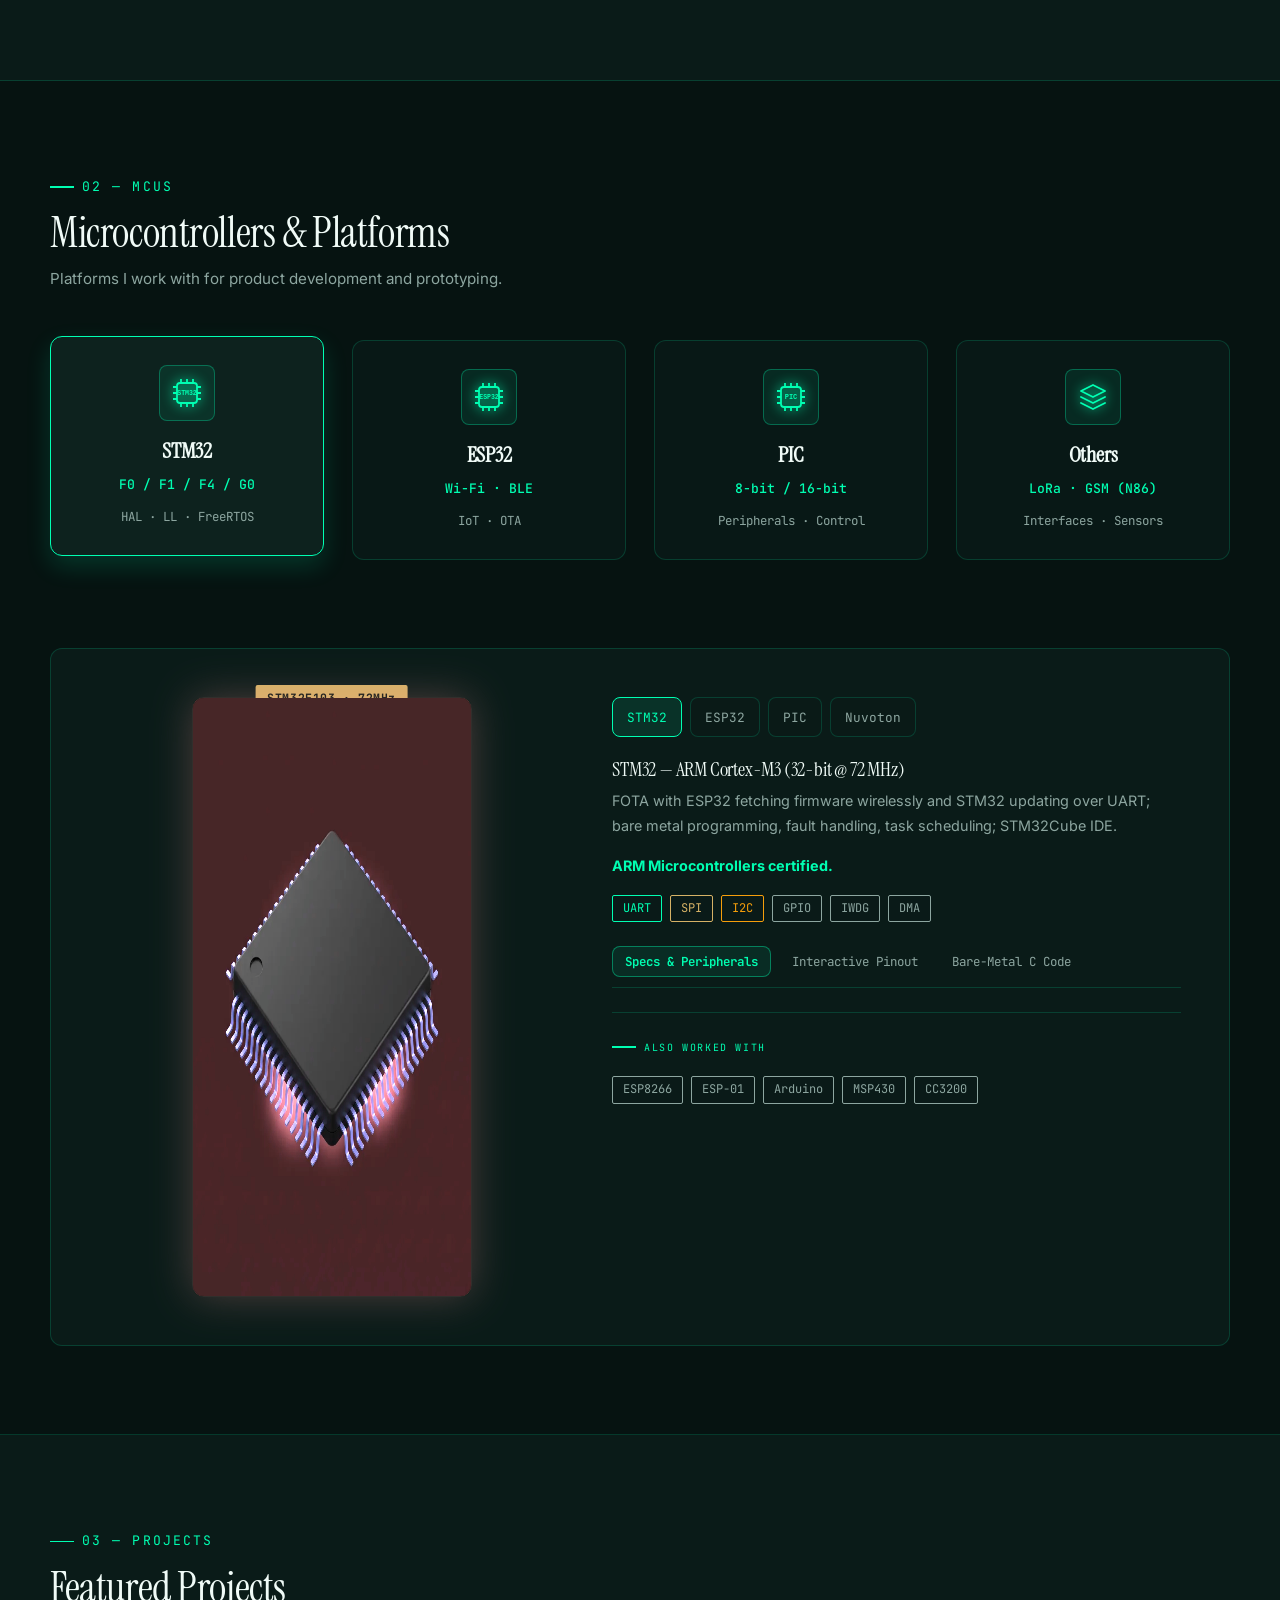
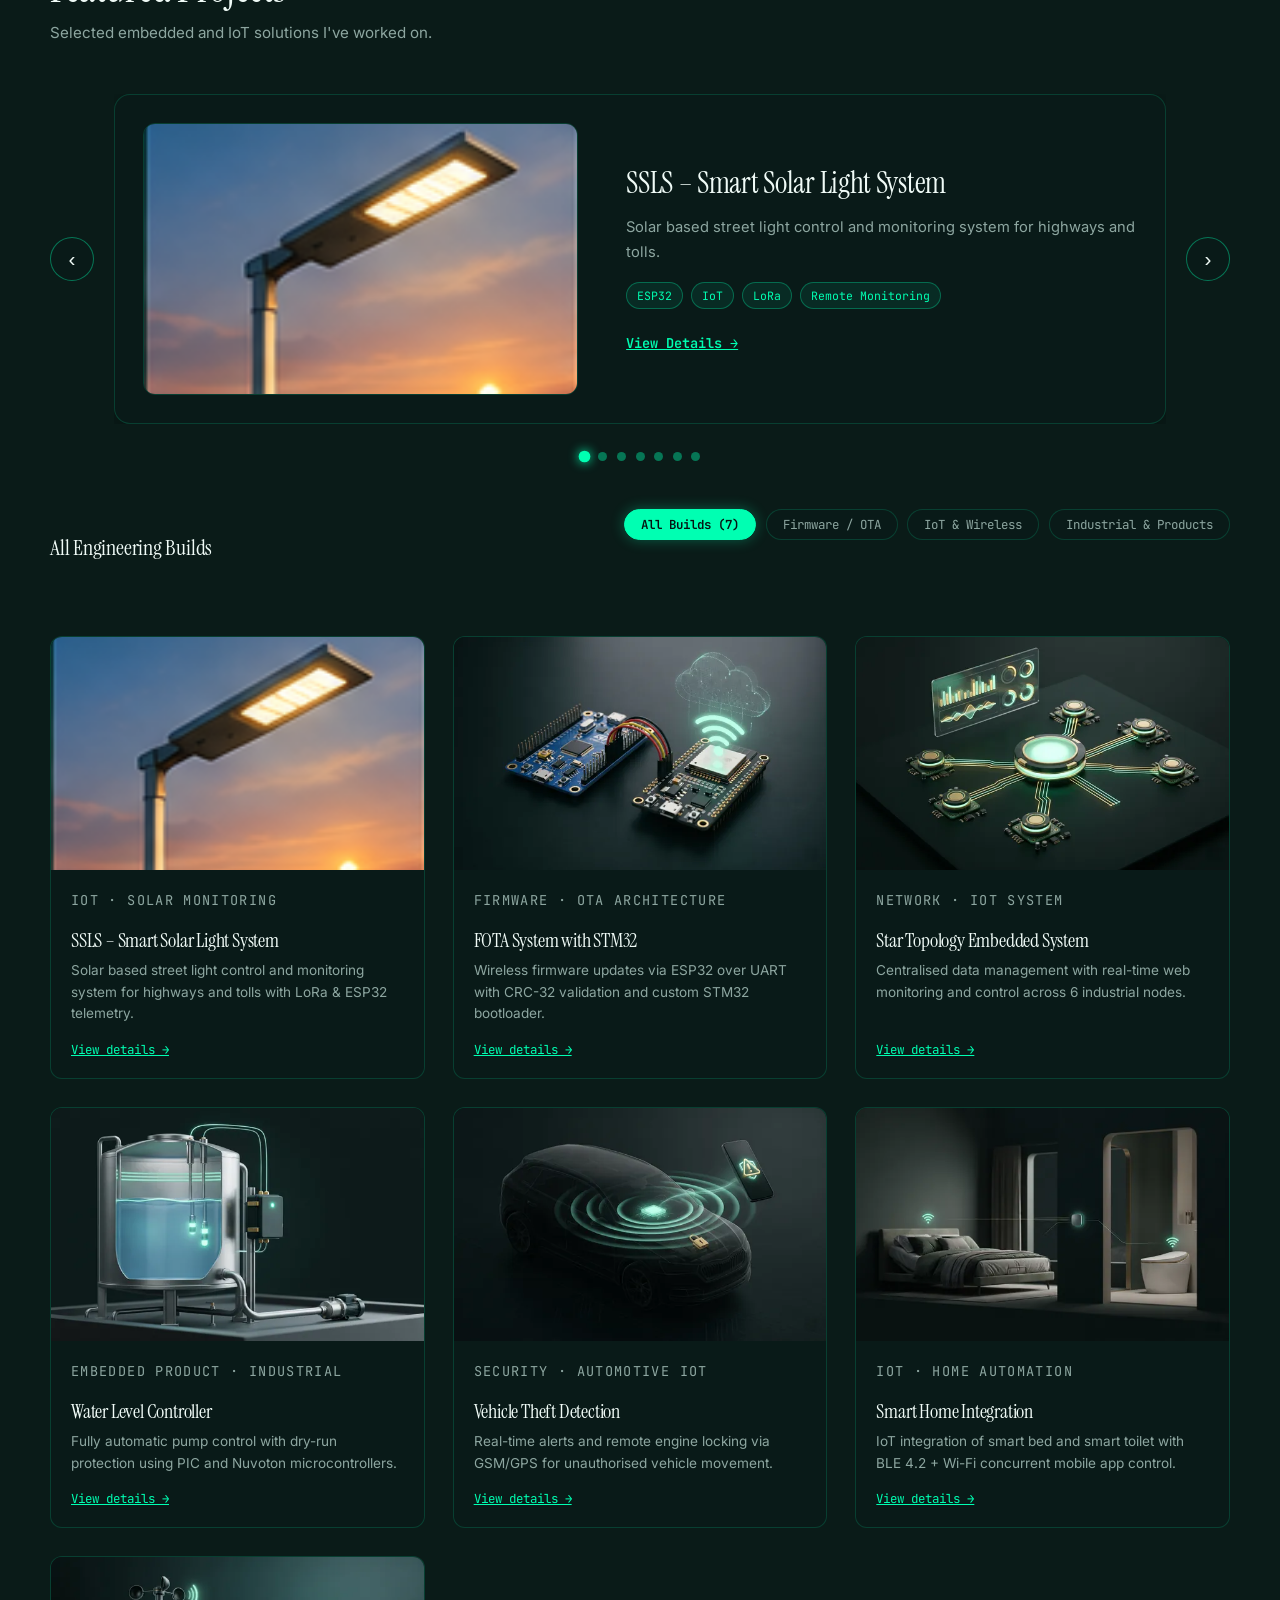
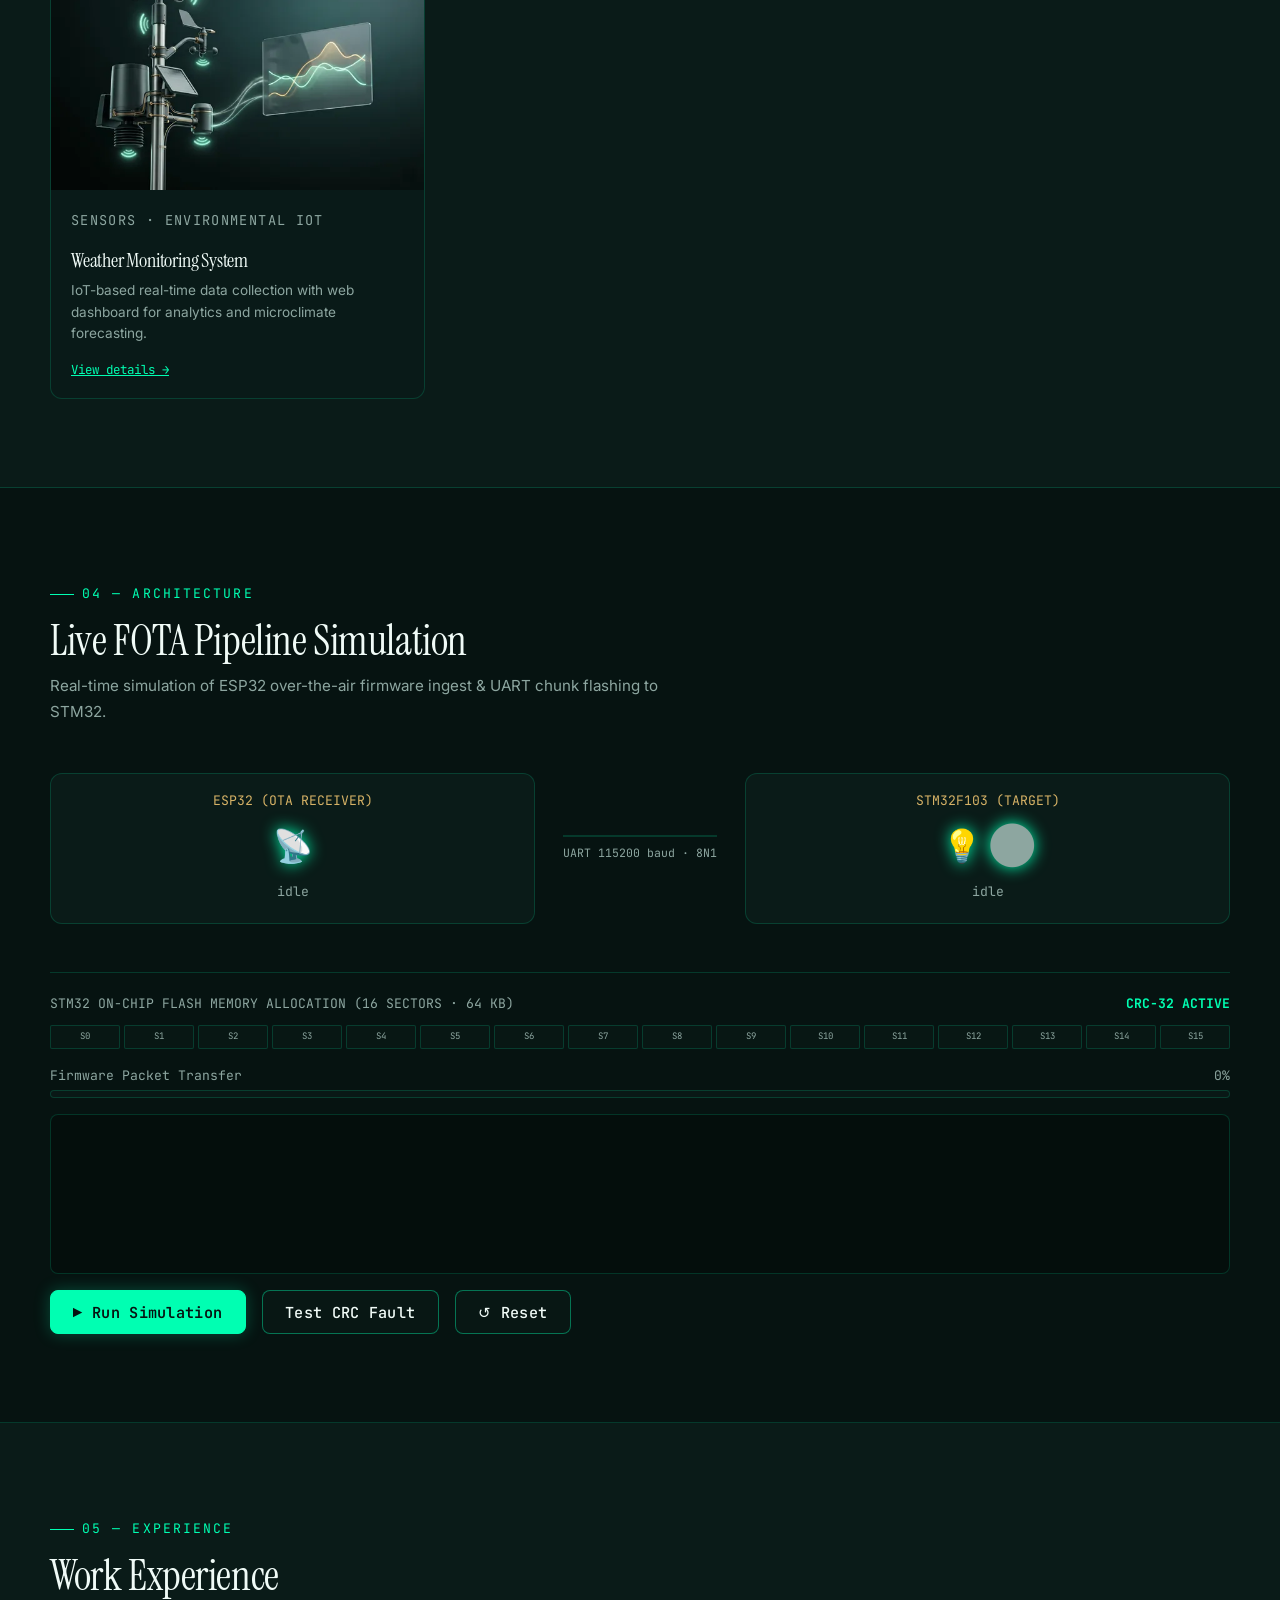
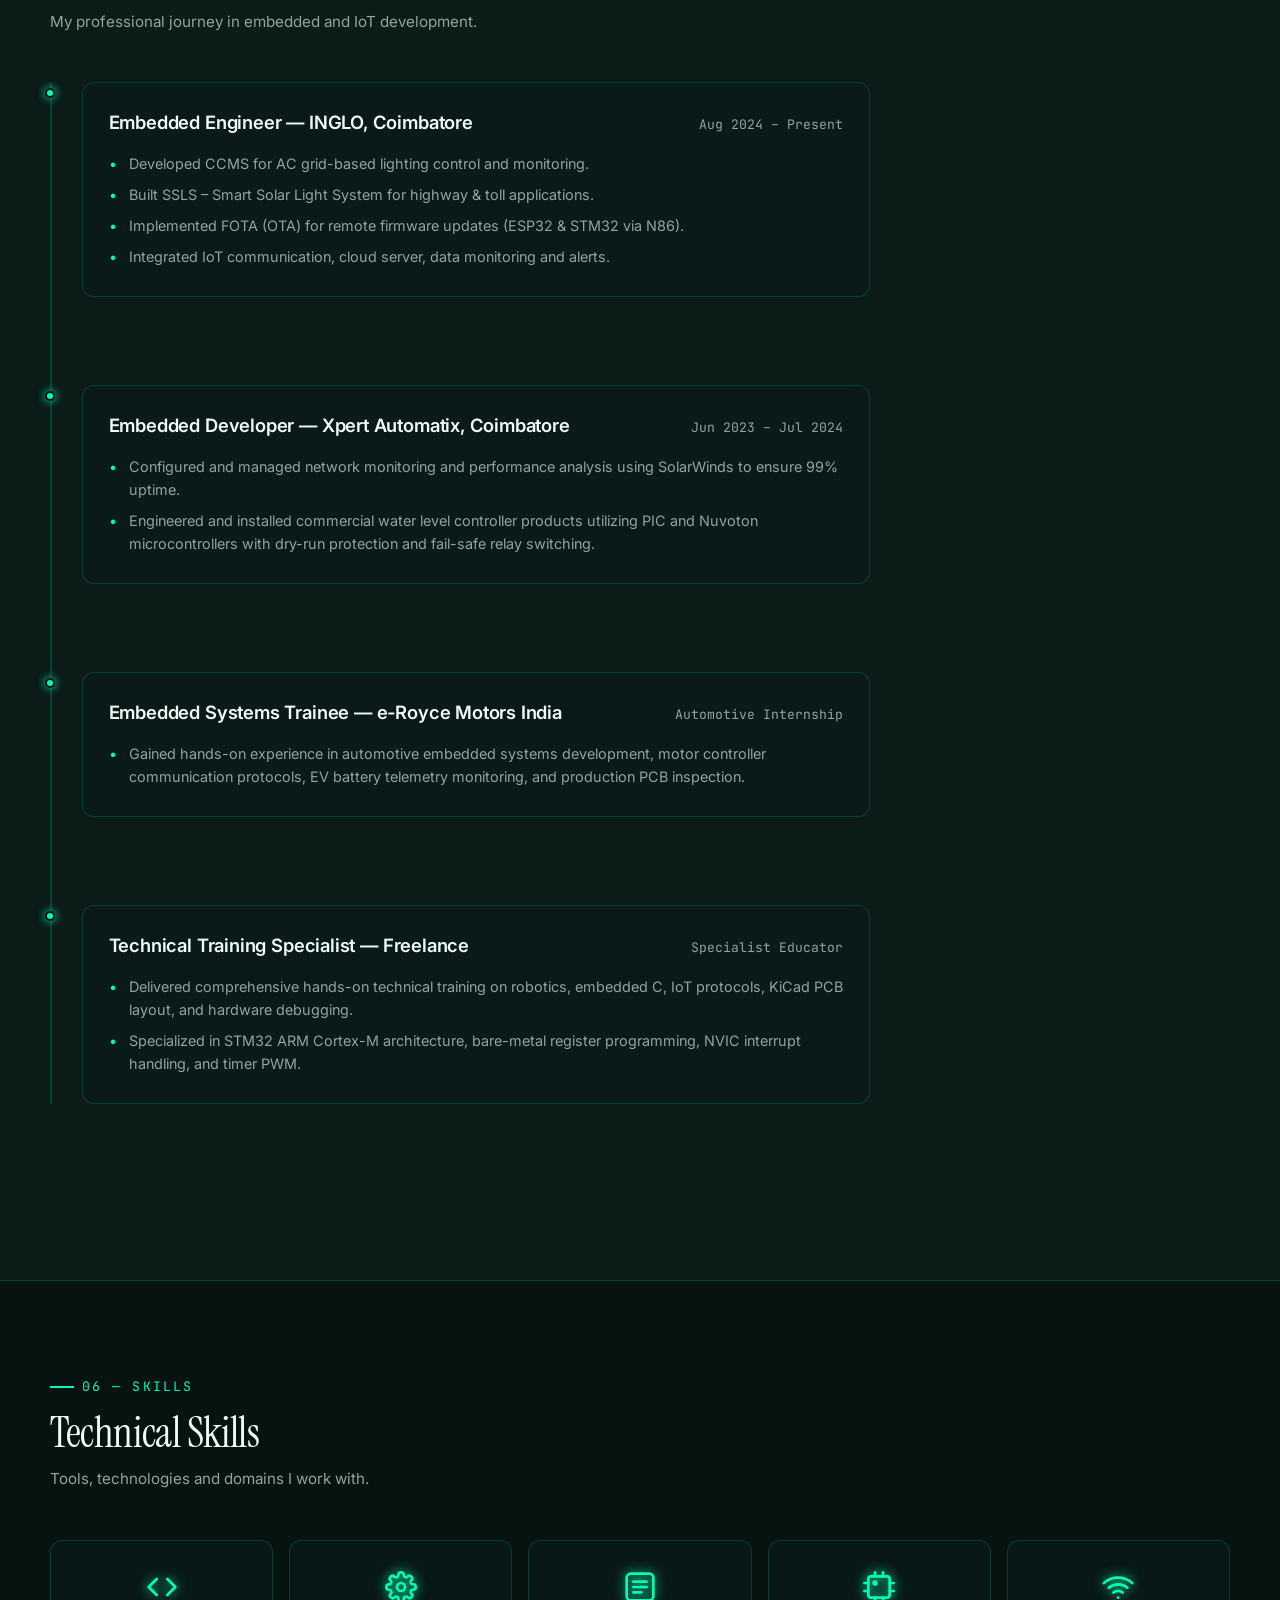
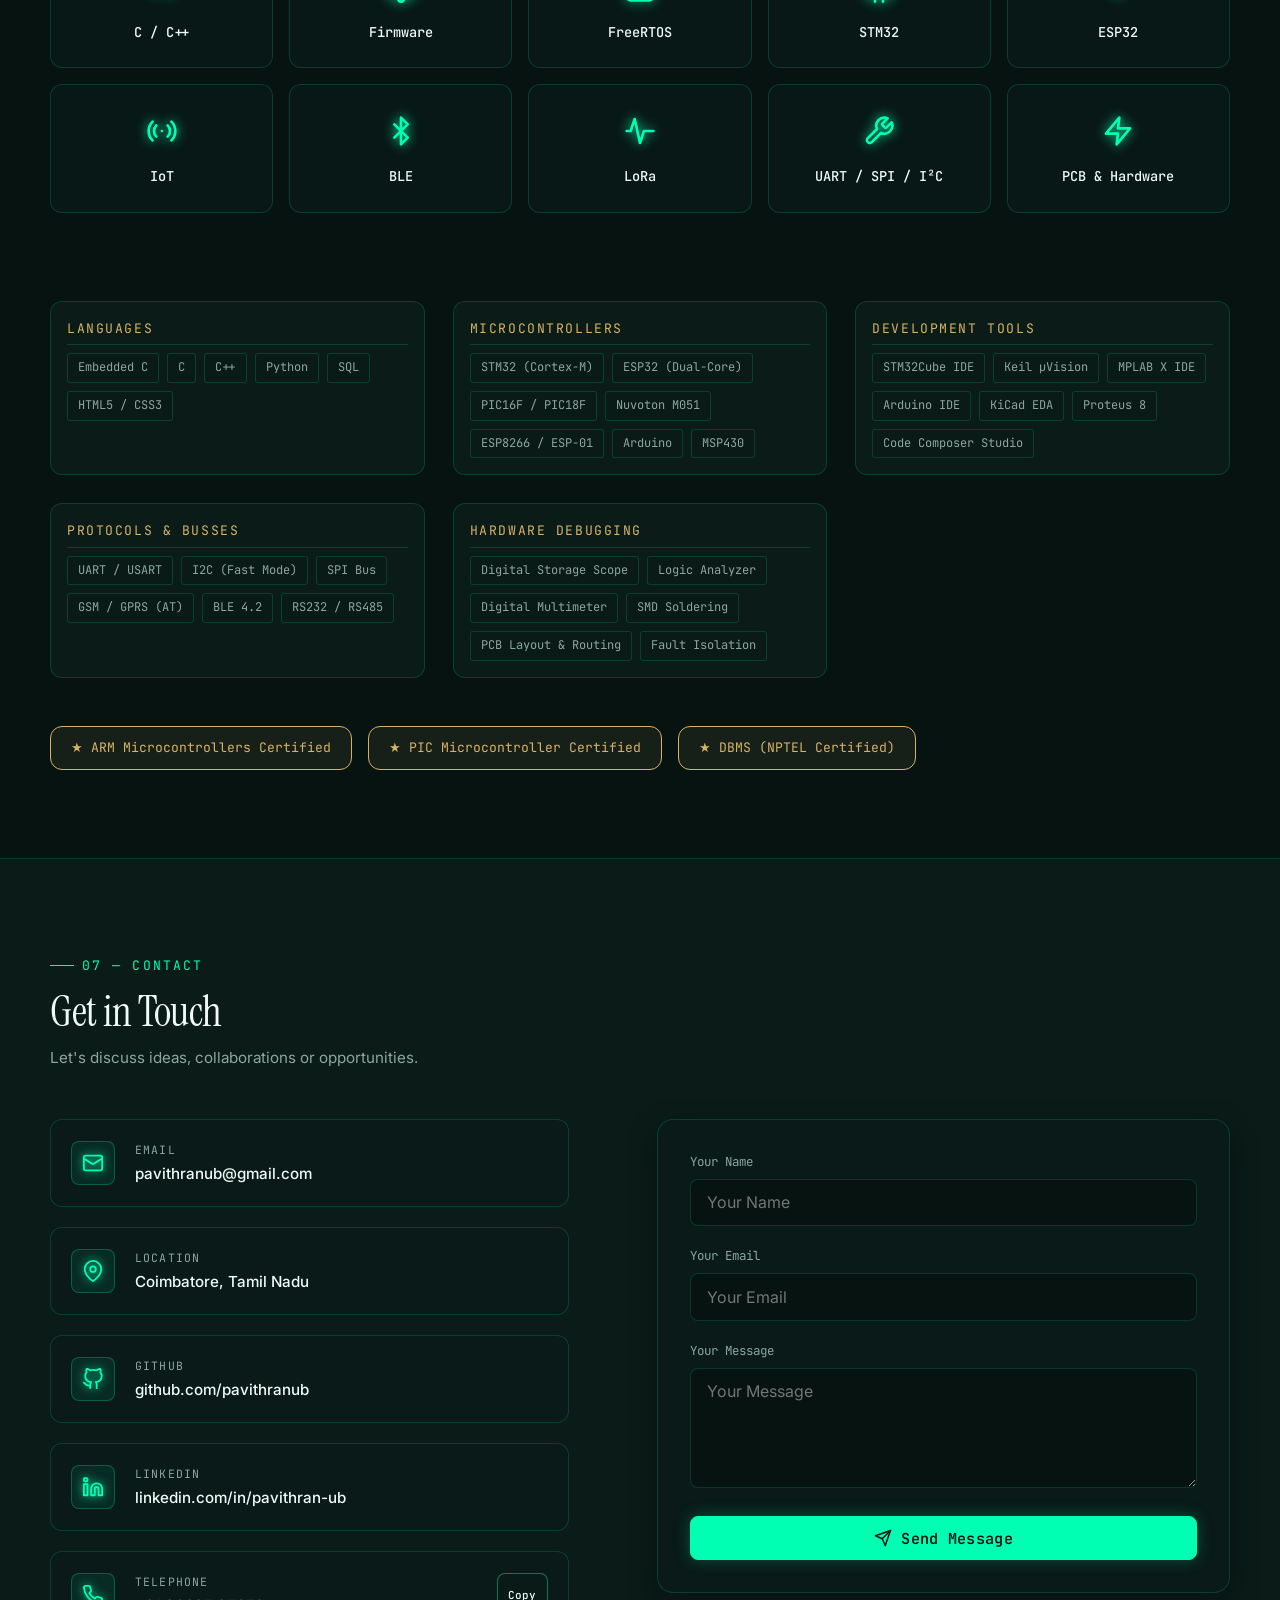
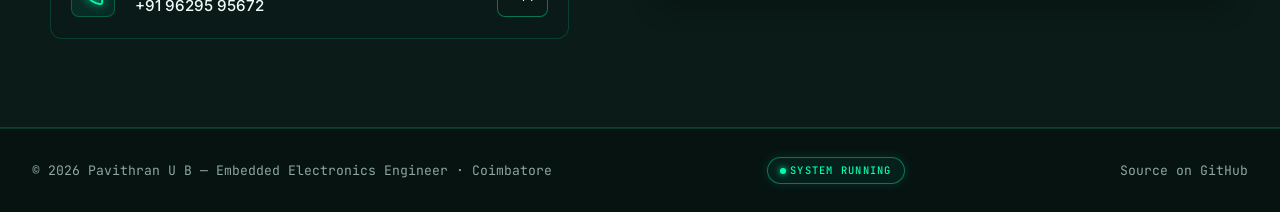
==== commit 59ab6139: "feat(ui): match UI slides 1-7 layout, responsive mobile drawer, SSLS project & INGLO experience" ====
--- a/index.html
+++ b/index.html
@@ -2,27 +2,30 @@
 <html lang="en">
 <head>
   <meta charset="UTF-8">
-  <meta name="viewport" content="width=device-width, initial-scale=1.0">
-  <title>Pavithran U B — Embedded Developer | Coimbatore</title>
-  <meta name="description" content="Pavithran U B is an embedded firmware developer based in Coimbatore, Tamil Nadu, specialising in STM32, ESP32, PIC, FOTA, UART, and IoT systems.">
+  <meta name="viewport" content="width=device-width, initial-scale=1.0, viewport-fit=cover">
+  <title>Pavithran U B — Embedded Electronics Engineer | Coimbatore</title>
+  <meta name="description" content="Pavithran U B is an Embedded Electronics Engineer specializing in Firmware, Hardware Integration, STM32, ESP32, PIC, FOTA, and IoT solutions in Coimbatore, Tamil Nadu.">
   <link rel="canonical" href="https://pavithranub.github.io/porfolio/">
 
   <!-- Open Graph / Twitter Card -->
   <meta property="og:type"        content="website">
   <meta property="og:url"         content="https://pavithranub.github.io/porfolio/">
-  <meta property="og:title"       content="Pavithran U B — Embedded Developer">
-  <meta property="og:description" content="Embedded firmware developer: STM32, ESP32, PIC, FOTA, IoT. Based in Coimbatore, Tamil Nadu.">
+  <meta property="og:title"       content="Pavithran U B — Embedded Electronics Engineer">
+  <meta property="og:description" content="Embedded Electronics Engineer | Firmware & Hardware Integration. STM32, ESP32, PIC, FOTA, IoT.">
   <meta property="og:image"       content="https://pavithranub.github.io/porfolio/assets/og-preview.jpg">
   <meta name="twitter:card"       content="summary_large_image">
-  <meta name="twitter:title"      content="Pavithran U B — Embedded Developer">
-  <meta name="twitter:description"content="Embedded firmware developer: STM32, ESP32, PIC, FOTA, IoT.">
+  <meta name="twitter:title"      content="Pavithran U B — Embedded Electronics Engineer">
+  <meta name="twitter:description"content="Embedded Electronics Engineer | Firmware & Hardware Integration.">
   <meta name="twitter:image"      content="https://pavithranub.github.io/porfolio/assets/og-preview.jpg">
 
   <!-- Favicons -->
   <link rel="icon"             type="image/png" sizes="32x32" href="assets/favicon-32.png">
   <link rel="apple-touch-icon" sizes="180x180"               href="assets/apple-touch-icon.png">
 
-  <!-- Preload LCP image -->
+  <!-- Preload fonts & LCP image -->
+  <link rel="preconnect" href="https://fonts.googleapis.com">
+  <link rel="preconnect" href="https://fonts.gstatic.com" crossorigin>
+  <link href="https://fonts.googleapis.com/css2?family=Instrument+Serif:ital@0;1&family=Inter:wght@300;400;500;600;700&family=JetBrains+Mono:wght@400;500;600;700&display=swap" rel="stylesheet">
   <link rel="preload" as="image" href="assets/hero-board.webp"
         imagesrcset="assets/hero-board-800.webp 800w, assets/hero-board.webp 1600w"
         imagesizes="50vw" fetchpriority="high">
@@ -32,14 +35,14 @@
   <link rel="stylesheet" href="css/base.css">
   <link rel="stylesheet" href="css/sections.css">
 
-  <!-- JSON-LD Person -->
+  <!-- JSON-LD Person Schema -->
   <script type="application/ld+json">
   {
     "@context": "https://schema.org",
     "@type": "Person",
     "name": "Pavithran U B",
-    "jobTitle": "Embedded Developer",
-    "email": "pavithranub2001@gmail.com",
+    "jobTitle": "Embedded Electronics Engineer",
+    "email": "pavithranub@gmail.com",
     "url": "https://pavithranub.github.io/porfolio/",
     "sameAs": [
       "https://www.linkedin.com/in/pavithran-ub",
@@ -53,26 +56,17 @@
     }
   }
   </script>
-
-  <style>
-    /* Packet animation for FOTA */
-    @keyframes slidePacket {
-      0%   { opacity: 0; transform: translateX(0); }
-      20%  { opacity: 1; }
-      100% { opacity: 0; transform: translateX(var(--track-w, 200px)); }
-    }
-  </style>
 </head>
 <body>
 
-<!-- Skip navigation -->
+<!-- Skip navigation for accessibility -->
 <a class="skip-link" href="#main-content">Skip to main content</a>
 
-<!-- Probe cursor (desktop only) -->
+<!-- Interactive Probe cursor (desktop fine pointer) -->
 <div id="probe-cursor" aria-hidden="true"></div>
 <div id="probe-readout" aria-hidden="true"></div>
 
-<!-- Scroll rail -->
+<!-- Visual PCB Scroll Rail -->
 <div class="scroll-rail" aria-hidden="true">
   <div class="rail-packet"></div>
 </div>
@@ -82,181 +76,316 @@
 ════════════════════════════════════════════════════════════ -->
 <div id="boot-screen" role="status" aria-live="polite" aria-label="Page loading">
   <div class="boot-inner">
-    <p class="boot-header">PAVITHRAN UB DEV BOARD v3.0 — UART CONSOLE</p>
-    <!-- Lines injected by boot.js -->
+    <p class="boot-header">PUB_DEV HARDWARE INITIALIZATION — UART CONSOLE v3.2</p>
+    <!-- Injected lines from boot.js -->
     <div class="boot-bar"><div class="boot-bar-fill"></div></div>
     <button class="boot-skip" aria-label="Skip boot animation">skip →</button>
   </div>
 </div>
 
 <!-- ═══════════════════════════════════════════════════════════
-     NAV
+     NAVIGATION (SLIDE 1 MATCH)
 ════════════════════════════════════════════════════════════ -->
 <nav id="site-nav" aria-label="Main navigation">
-  <a class="nav-logo" href="#hero" aria-label="Pavithran UB home">PUB<span style="color:var(--gold)">_dev</span></a>
+  <a class="nav-brand" href="#hero" aria-label="PUB_dev home">
+    <svg class="nav-logo-icon" viewBox="0 0 24 24" fill="none" stroke="currentColor" stroke-width="2" stroke-linecap="round" stroke-linejoin="round" aria-hidden="true">
+      <polygon points="12 2 22 8.5 22 15.5 12 22 2 15.5 2 8.5 12 2"/>
+      <circle cx="12" cy="12" r="3" fill="currentColor"/>
+    </svg>
+    <span class="nav-logo-text">PUB<span class="gold">_dev</span></span>
+  </a>
+
+  <!-- Desktop Navigation Links -->
   <ul class="nav-links" role="list">
-    <li><a href="#about">About</a></li>
-    <li><a href="#controllers">MCUs</a></li>
-    <li><a href="#projects">Projects</a></li>
-    <li><a href="#fota-sim">FOTA Sim</a></li>
-    <li><a href="#experience">Experience</a></li>
-    <li><a href="#skills">Skills</a></li>
-    <li><a href="#contact">Contact</a></li>
+    <li><a href="#about" class="nav-link">ABOUT</a></li>
+    <li><a href="#controllers" class="nav-link">MCUS</a></li>
+    <li><a href="#projects" class="nav-link">PROJECTS</a></li>
+    <li><a href="#fota-sim" class="nav-link">FOTA SIM</a></li>
+    <li><a href="#experience" class="nav-link">EXPERIENCE</a></li>
+    <li><a href="#skills" class="nav-link">SKILLS</a></li>
+    <li><a href="#contact" class="nav-link">CONTACT</a></li>
   </ul>
-  <div class="nav-scope-wrap">
-    <canvas id="scope-canvas" aria-hidden="true" title="Live DSO Scope — changes waveform with scroll speed (Click to toggle channel)"></canvas>
-    <button class="nav-sound-btn" id="sound-toggle-btn" aria-label="Enable tactile audio" title="Audio Synthesizer (Click to toggle)">🔊</button>
-    <button class="nav-terminal-btn" id="open-terminal-btn" aria-label="Open serial terminal (or press backtick)">
+
+  <!-- Navigation Action Tools -->
+  <div class="nav-actions">
+    <canvas id="scope-canvas" aria-hidden="true" title="Mini DSO Scope — Click to cycle waveform channel (CH1/CH2/CH3)"></canvas>
+    <button class="nav-sound-btn" id="sound-toggle-btn" aria-label="Toggle tactile audio synthesizer" title="Tactile Audio Synthesizer (Click to toggle)">🔊</button>
+    <button class="nav-terminal-btn" id="open-terminal-btn" aria-label="Open serial UART terminal (or press backtick)">
       &gt;_ terminal
     </button>
+    <!-- Hamburger button for mobile devices -->
+    <button class="nav-hamburger" id="nav-toggle-btn" aria-label="Toggle mobile menu" aria-expanded="false">
+      <span id="nav-toggle-icon">☰</span>
+    </button>
   </div>
 </nav>
 
-<!-- ═══════════════════════════════════════════════════════════
-     HERO
+<!-- Mobile Navigation Drawer -->
+<div class="mobile-nav-drawer" id="mobile-nav-drawer" aria-label="Mobile navigation">
+  <a href="#about" class="mobile-nav-link">ABOUT</a>
+  <a href="#controllers" class="mobile-nav-link">MCUS &amp; PLATFORMS</a>
+  <a href="#projects" class="mobile-nav-link">FEATURED PROJECTS</a>
+  <a href="#fota-sim" class="mobile-nav-link">FOTA SIMULATOR</a>
+  <a href="#experience" class="mobile-nav-link">WORK EXPERIENCE</a>
+  <a href="#skills" class="mobile-nav-link">TECHNICAL SKILLS</a>
+  <a href="#contact" class="mobile-nav-link">GET IN TOUCH</a>
+  <div class="mobile-nav-actions">
+    <button class="btn btn-ghost" id="mobile-terminal-trigger" style="flex:1;">&gt;_ Open Terminal</button>
+  </div>
+</div>
+
+<!-- ═══════════════════════════════════════════════════════════
+     HERO SECTION (SLIDE 1 MATCH)
 ════════════════════════════════════════════════════════════ -->
 <main id="main-content">
 <section id="hero" aria-labelledby="hero-heading">
   <div class="trace-bg" aria-hidden="true"></div>
-  <div class="hero-content">
-    <p class="hero-eyebrow">Embedded Developer · Coimbatore, Tamil Nadu</p>
-    <h1 id="hero-heading">Pavithran<br><span>U B</span></h1>
-    <p class="hero-role">Firmware engineer who thinks in registers.</p>
-    <blockquote class="hero-quote">
-      "Code is like humor. When you have to explain it, it's bad.<br>
-      But embedded systems? They speak in voltages and logic."
-    </blockquote>
-    <div class="hero-cta">
-      <a href="#projects" class="btn btn-primary" id="hero-view-work-btn">View Work</a>
-      <a href="#fota-sim"  class="btn btn-ghost"   id="hero-fota-btn">Live FOTA Sim</a>
-      <a href="#contact"   class="btn btn-ghost"   id="hero-contact-btn">Get in Touch</a>
-      <a href="https://github.com/pavithranub/porfolio/raw/refs/heads/main/Pavithran%20UB.docx"
-         class="btn btn-ghost" download id="hero-resume-btn"
-         aria-label="Download Pavithran UB resume (Word document)">⬇ Resume</a>
-    </div>
-    <div class="hero-meta" role="list">
-      <div class="hero-meta-item" role="listitem"><strong>Employer</strong>Xpert Automatix</div>
-      <div class="hero-meta-item" role="listitem"><strong>MCUs</strong>STM32 · ESP32 · PIC</div>
-      <div class="hero-meta-item" role="listitem"><strong>Focus</strong>Firmware · IoT · FOTA</div>
-    </div>
-  </div>
-
-  <div class="hero-board-wrap" aria-hidden="true">
-    <img id="hero-board-img"
-         src="assets/hero-board.webp"
-         srcset="assets/hero-board-800.webp 800w, assets/hero-board.webp 1600w"
-         sizes="50vw"
-         width="1600" height="1195"
-         alt="Circuit board with a microcontroller and glowing signal traces"
-         fetchpriority="high">
-    <svg class="hero-svg-overlay" viewBox="0 0 800 600" fill="none" xmlns="http://www.w3.org/2000/svg" aria-hidden="true">
-      <path class="trace-path" d="M100 300 Q200 200 400 280 T700 260" stroke="#6fe3c1" stroke-width="1.5" opacity="0.7"/>
-      <path class="trace-path" d="M80 400 Q300 380 500 420 T720 400"  stroke="#d6b266" stroke-width="1"   opacity="0.5"/>
-    </svg>
-    <canvas id="hero3d-canvas" aria-hidden="true"></canvas>
-
-    <!-- Interactive Test Points -->
-    <button id="tp1-btn" class="tp-marker" style="top:42%;left:38%;" aria-label="Inspect Test Point 1">TP1</button>
-    <button id="tp2-btn" class="tp-marker" style="bottom:35%;right:28%;" aria-label="Inspect Test Point 2">TP2</button>
-    <div id="hero-tp-readout" class="tp-readout-pill" aria-hidden="true"></div>
-  </div>
-
-  <div class="container" style="position:absolute;bottom:2rem;left:50%;transform:translateX(-50%);">
-    <span class="status-chip" aria-live="polite">SYSTEM RUNNING</span>
+  <div class="container">
+    <div class="hero-grid">
+
+      <!-- Left: Hero Text Content -->
+      <div class="hero-content">
+        <p class="hero-eyebrow">EMBEDDED DEVELOPER · COIMBATORE, TAMIL NADU</p>
+        <h1 id="hero-heading" class="hero-title">
+          Pavithran<br>
+          <span class="gold">UB</span>
+        </h1>
+        <p class="hero-role">
+          Embedded Electronics Engineer | <br>
+          <span class="text-mint">Firmware &amp; Hardware Integration</span>
+        </p>
+        <blockquote class="hero-quote">
+          "Designing reliable embedded solutions by bridging firmware, electronics and real-world systems."
+        </blockquote>
+
+        <div class="hero-cta">
+          <a href="#projects" class="btn btn-primary" id="hero-view-work-btn">View Work</a>
+          <a href="#contact"   class="btn btn-ghost"   id="hero-contact-btn">Get in Touch</a>
+          <a href="https://github.com/pavithranub/porfolio/raw/refs/heads/main/Pavithran%20UB.docx"
+             class="btn btn-ghost" download id="hero-resume-btn"
+             aria-label="Download Pavithran UB resume">↓ Resume</a>
+        </div>
+
+        <div class="hero-meta" role="list">
+          <div class="hero-meta-item" role="listitem">
+            <strong>Employer</strong>
+            <span>INGLO / Xpert Automatix</span>
+          </div>
+          <div class="hero-meta-item" role="listitem">
+            <strong>MCUs</strong>
+            <span>STM32 · ESP32 · PIC</span>
+          </div>
+          <div class="hero-meta-item" role="listitem">
+            <strong>Focus</strong>
+            <span>Firmware · IoT · FOTA</span>
+          </div>
+        </div>
+
+        <div style="margin-top:0.5rem;">
+          <span class="status-chip" aria-live="polite">SYSTEM RUNNING</span>
+        </div>
+      </div>
+
+      <!-- Right: Oscilloscope & Circuit Board Visual -->
+      <div class="hero-board-wrap" aria-hidden="true">
+        <img id="hero-board-img"
+             src="assets/hero-board.webp"
+             srcset="assets/hero-board-800.webp 800w, assets/hero-board.webp 1600w"
+             sizes="(max-width: 900px) 95vw, 50vw"
+             width="1600" height="1195"
+             alt="Oscilloscope on glowing green circuit board"
+             fetchpriority="high">
+        <svg class="hero-svg-overlay" viewBox="0 0 800 600" fill="none" xmlns="http://www.w3.org/2000/svg" aria-hidden="true">
+          <path class="trace-path" d="M100 300 Q200 200 400 280 T700 260" stroke="#00ffb2" stroke-width="1.5" opacity="0.7"/>
+          <path class="trace-path" d="M80 400 Q300 380 500 420 T720 400"  stroke="#d6b266" stroke-width="1"   opacity="0.5"/>
+        </svg>
+        <canvas id="hero3d-canvas" aria-hidden="true"></canvas>
+
+        <!-- Interactive Test Points -->
+        <button id="tp1-btn" class="tp-marker" style="top:42%;left:38%;" aria-label="Inspect Test Point 1">TP1</button>
+        <button id="tp2-btn" class="tp-marker" style="bottom:35%;right:28%;" aria-label="Inspect Test Point 2">TP2</button>
+        <div id="hero-tp-readout" class="tp-readout-pill" aria-hidden="true"></div>
+      </div>
+
+    </div>
   </div>
 </section>
 
 <!-- ═══════════════════════════════════════════════════════════
-     ABOUT
+     ABOUT SECTION (SLIDE 2 MATCH)
 ════════════════════════════════════════════════════════════ -->
 <section id="about" aria-labelledby="about-heading">
   <div class="container">
     <p class="section-label">01 — About</p>
-    <div class="about-grid">
+    <h2 id="about-heading" class="section-title">About Me</h2>
+
+    <!-- Top Two-Column Intro -->
+    <div class="about-top-grid">
       <div class="about-text reveal">
-        <h2 id="about-heading">Embedded systems are my craft.</h2>
-        <p>
-          Enthusiastic embedded firmware developer with a solid background in Applied Electronics.
-          I enjoy designing and optimising embedded systems, and I'm looking for opportunities to
-          apply my technical expertise, problem-solving and hands-on firmware experience.
+        <p class="about-lead">
+          I'm an Embedded Electronics Engineer focused on developing firmware, building reliable hardware systems, and integrating them into real-world IoT and industrial solutions.
         </p>
-        <p>
-          Based in Coimbatore, I currently work at <strong>Xpert Automatix</strong>, where I develop
-          and deploy microcontroller-based products — from bare-metal firmware to full water-level
-          controller systems installed at customer sites.
+        <p style="margin-top:1.2rem; font-size: 0.95rem;">
+          Based in Coimbatore, I specialize in architecting register-level firmware, wireless FOTA pipelines, robust sensor topologies, and opto-isolated industrial control electronics.
         </p>
-        <p>
-          My training background spans robotics, IoT, PCB design and hardware debugging, including
-          advanced controllers like STM32 and low-level techniques such as bare-metal programming,
-          fault handling and task scheduling.
-        </p>
-      </div>
-      <div class="about-stats">
-        <div class="stat-card reveal">
-          <span class="num">6+</span>
-          <span class="label">Projects shipped</span>
-        </div>
-        <div class="stat-card reveal">
-          <span class="num">9+</span>
-          <span class="label">MCU families</span>
-        </div>
-        <div class="stat-card reveal">
-          <span class="num">3</span>
-          <span class="label">Certifications</span>
-        </div>
-        <div class="stat-card reveal">
-          <span class="num">3+</span>
-          <span class="label">Years XP</span>
-        </div>
-      </div>
+      </div>
+
+      <!-- Close-up PCB chip image matching Slide 2 -->
+      <div class="about-chip-card reveal">
+        <img class="about-chip-img" src="assets/about-chip.png" alt="Close-up of microcontroller on circuit board with glowing LEDs" width="504" height="252" loading="lazy">
+      </div>
+    </div>
+
+    <!-- 3 Feature Cards matching Slide 2 -->
+    <div class="about-cards-grid">
+
+      <!-- Card 1: Firmware Development -->
+      <div class="about-feature-card reveal">
+        <div class="feature-icon-wrap" aria-hidden="true">
+          <svg viewBox="0 0 24 24" fill="none" stroke="currentColor" stroke-width="2" stroke-linecap="round" stroke-linejoin="round">
+            <rect x="2" y="2" width="20" height="8" rx="2" ry="2"/>
+            <rect x="2" y="14" width="20" height="8" rx="2" ry="2"/>
+            <line x1="6" y1="6" x2="6.01" y2="6"/>
+            <line x1="6" y1="18" x2="6.01" y2="18"/>
+          </svg>
+        </div>
+        <h3>Firmware Development</h3>
+        <p>Bare-metal, RTOS, device drivers, communication</p>
+      </div>
+
+      <!-- Card 2: Hardware Integration -->
+      <div class="about-feature-card reveal">
+        <div class="feature-icon-wrap" aria-hidden="true">
+          <svg viewBox="0 0 24 24" fill="none" stroke="currentColor" stroke-width="2" stroke-linecap="round" stroke-linejoin="round">
+            <circle cx="12" cy="12" r="3"/>
+            <path d="M12 3v6m0 6v6M3 12h6m6 0h6"/>
+            <circle cx="12" cy="3" r="1.5"/>
+            <circle cx="12" cy="21" r="1.5"/>
+            <circle cx="3" cy="12" r="1.5"/>
+            <circle cx="21" cy="12" r="1.5"/>
+          </svg>
+        </div>
+        <h3>Hardware Integration</h3>
+        <p>PCB bring-up, peripheral interface, system testing</p>
+      </div>
+
+      <!-- Card 3: System Development -->
+      <div class="about-feature-card reveal">
+        <div class="feature-icon-wrap" aria-hidden="true">
+          <svg viewBox="0 0 24 24" fill="none" stroke="currentColor" stroke-width="2" stroke-linecap="round" stroke-linejoin="round">
+            <circle cx="12" cy="12" r="3"/>
+            <path d="M19.4 15a1.65 1.65 0 0 0 .33 1.82l.06.06a2 2 0 0 1 0 2.83 2 2 0 0 1-2.83 0l-.06-.06a1.65 1.65 0 0 0-1.82-.33 1.65 1.65 0 0 0-1 1.51V21a2 2 0 0 1-2 2 2 2 0 0 1-2-2v-.09A1.65 1.65 0 0 0 9 19.4a1.65 1.65 0 0 0-1.82.33l-.06.06a2 2 0 0 1-2.83 0 2 2 0 0 1 0-2.83l.06-.06a1.65 1.65 0 0 0 .33-1.82 1.65 1.65 0 0 0-1.51-1H3a2 2 0 0 1-2-2 2 2 0 0 1 2-2h.09A1.65 1.65 0 0 0 4.6 9a1.65 1.65 0 0 0-.33-1.82l-.06-.06a2 2 0 0 1 0-2.83 2 2 0 0 1 2.83 0l.06.06a1.65 1.65 0 0 0 1.82.33H9a1.65 1.65 0 0 0 1-1.51V3a2 2 0 0 1 2-2 2 2 0 0 1 2 2v.09a1.65 1.65 0 0 0 1 1.51 1.65 1.65 0 0 0 1.82-.33l.06-.06a2 2 0 0 1 2.83 0 2 2 0 0 1 0 2.83l-.06.06a1.65 1.65 0 0 0-.33 1.82V9a1.65 1.65 0 0 0 1.51 1H21a2 2 0 0 1 2 2 2 2 0 0 1-2 2h-.09a1.65 1.65 0 0 0-1.51 1z"/>
+          </svg>
+        </div>
+        <h3>System Development</h3>
+        <p>IoT, remote monitoring, FOTA, field deployment</p>
+      </div>
+
     </div>
   </div>
 </section>
 
 <!-- ═══════════════════════════════════════════════════════════
-     CONTROLLERS BENCH
+     MICROCONTROLLERS & PLATFORMS (SLIDE 3 MATCH)
 ════════════════════════════════════════════════════════════ -->
 <section id="controllers" aria-labelledby="controllers-heading">
   <div class="container">
-    <p class="section-label">02 — Controllers Bench</p>
-    <h2 id="controllers-heading" class="reveal">The silicon I program at register level.</h2>
-    <div class="controllers-bench">
-
-      <!-- Sticky chip visual -->
+    <p class="section-label">02 — MCUs</p>
+    <h2 id="controllers-heading" class="section-title">Microcontrollers &amp; Platforms</h2>
+    <p class="section-subtitle">Platforms I work with for product development and prototyping.</p>
+
+    <!-- 4 Platform Cards matching Slide 3 -->
+    <div class="mcu-cards-grid">
+
+      <!-- Card 1: STM32 -->
+      <div class="mcu-card reveal" data-ctrl="stm32">
+        <div class="mcu-card-icon" aria-hidden="true">
+          <svg viewBox="0 0 32 32" fill="none" stroke="currentColor" stroke-width="1.8">
+            <rect x="6" y="6" width="20" height="20" rx="3"/>
+            <path d="M2 10h4M2 16h4M2 22h4M26 10h4M26 16h4M26 22h4M10 2v4M16 2v4M22 2v4M10 26v4M16 26v4M22 26v4"/>
+            <text x="16" y="18" fill="currentColor" stroke="none" font-size="6.5" font-weight="bold" text-anchor="middle" font-family="monospace">STM32</text>
+          </svg>
+        </div>
+        <h3 class="mcu-card-title">STM32</h3>
+        <p class="mcu-card-spec1">F0 / F1 / F4 / G0</p>
+        <p class="mcu-card-spec2">HAL · LL · FreeRTOS</p>
+      </div>
+
+      <!-- Card 2: ESP32 -->
+      <div class="mcu-card reveal" data-ctrl="esp32">
+        <div class="mcu-card-icon" aria-hidden="true">
+          <svg viewBox="0 0 32 32" fill="none" stroke="currentColor" stroke-width="1.8">
+            <rect x="6" y="6" width="20" height="20" rx="3"/>
+            <path d="M2 10h4M2 16h4M2 22h4M26 10h4M26 16h4M26 22h4M10 2v4M16 2v4M22 2v4M10 26v4M16 26v4M22 26v4"/>
+            <text x="16" y="18" fill="currentColor" stroke="none" font-size="6.5" font-weight="bold" text-anchor="middle" font-family="monospace">ESP32</text>
+          </svg>
+        </div>
+        <h3 class="mcu-card-title">ESP32</h3>
+        <p class="mcu-card-spec1">Wi-Fi · BLE</p>
+        <p class="mcu-card-spec2">IoT · OTA</p>
+      </div>
+
+      <!-- Card 3: PIC -->
+      <div class="mcu-card reveal" data-ctrl="pic">
+        <div class="mcu-card-icon" aria-hidden="true">
+          <svg viewBox="0 0 32 32" fill="none" stroke="currentColor" stroke-width="1.8">
+            <rect x="6" y="6" width="20" height="20" rx="3"/>
+            <path d="M2 10h4M2 16h4M2 22h4M26 10h4M26 16h4M26 22h4M10 2v4M16 2v4M22 2v4M10 26v4M16 26v4M22 26v4"/>
+            <text x="16" y="18" fill="currentColor" stroke="none" font-size="7" font-weight="bold" text-anchor="middle" font-family="monospace">PIC</text>
+          </svg>
+        </div>
+        <h3 class="mcu-card-title">PIC</h3>
+        <p class="mcu-card-spec1">8-bit / 16-bit</p>
+        <p class="mcu-card-spec2">Peripherals · Control</p>
+      </div>
+
+      <!-- Card 4: Others -->
+      <div class="mcu-card reveal" data-ctrl="others">
+        <div class="mcu-card-icon" aria-hidden="true">
+          <svg viewBox="0 0 32 32" fill="none" stroke="currentColor" stroke-width="1.8" stroke-linecap="round" stroke-linejoin="round">
+            <polygon points="16 4 28 10 16 16 4 10 16 4"/>
+            <polyline points="4 16 16 22 28 16"/>
+            <polyline points="4 22 16 28 28 22"/>
+          </svg>
+        </div>
+        <h3 class="mcu-card-title">Others</h3>
+        <p class="mcu-card-spec1">LoRa · GSM (N86)</p>
+        <p class="mcu-card-spec2">Interfaces · Sensors</p>
+      </div>
+
+    </div>
+
+    <!-- Interactive Bench (Specs, Pinout, Bare-Metal Code) -->
+    <div class="controllers-bench reveal">
+
+      <!-- Sticky Chip Stage Visual -->
       <div class="chip-stage" aria-hidden="true">
         <div class="chip-img-wrap">
           <span class="chip-badge">STM32F103 · 72MHz</span>
           <img src="assets/chip-qfp.webp"
-               width="1000" height="1000"
+               width="600" height="600"
                loading="lazy" decoding="async"
-               alt="Microcontroller chip with gold pins and a mint glow"
-               style="border-radius:8px;">
-        </div>
-        <div class="chip-pulses">
-          <span class="pulse-dot"></span>
-          <span class="pulse-dot"></span>
-          <span class="pulse-dot"></span>
-          <span class="pulse-dot"></span>
-        </div>
-      </div>
-
-      <!-- Tab panels -->
+               alt="Microcontroller chip with gold pins and mint signal traces">
+        </div>
+      </div>
+
+      <!-- Workbench Controls -->
       <div>
-        <div class="ctrl-tabs" role="tablist" aria-label="Microcontroller families">
+        <div class="ctrl-tabs" role="tablist" aria-label="Microcontroller selection">
           <button class="ctrl-tab active" role="tab" data-ctrl="stm32"   aria-selected="true"  aria-controls="ctrl-stm32"   id="tab-stm32">STM32</button>
           <button class="ctrl-tab"        role="tab" data-ctrl="esp32"   aria-selected="false" aria-controls="ctrl-esp32"   id="tab-esp32">ESP32</button>
           <button class="ctrl-tab"        role="tab" data-ctrl="pic"     aria-selected="false" aria-controls="ctrl-pic"     id="tab-pic">PIC</button>
           <button class="ctrl-tab"        role="tab" data-ctrl="nuvoton" aria-selected="false" aria-controls="ctrl-nuvoton" id="tab-nuvoton">Nuvoton</button>
         </div>
 
-        <div id="ctrl-stm32" class="ctrl-panel active reveal" role="tabpanel" aria-labelledby="tab-stm32">
+        <div id="ctrl-stm32" class="ctrl-panel active" role="tabpanel" aria-labelledby="tab-stm32">
           <h3>STM32 — ARM Cortex-M3 (32-bit @ 72 MHz)</h3>
           <p>
             FOTA with ESP32 fetching firmware wirelessly and STM32 updating over UART;
             bare metal programming, fault handling, task scheduling; STM32Cube IDE.
           </p>
           <p><strong style="color:var(--sig)">ARM Microcontrollers certified.</strong></p>
-          <div class="pin-legend" aria-label="Used protocols">
+          <div class="pin-legend" aria-label="Protocols">
             <span class="pin uart">UART</span>
             <span class="pin spi">SPI</span>
             <span class="pin i2c">I2C</span>
@@ -266,13 +395,13 @@
           </div>
         </div>
 
-        <div id="ctrl-esp32" class="ctrl-panel reveal" role="tabpanel" aria-labelledby="tab-esp32">
+        <div id="ctrl-esp32" class="ctrl-panel" role="tabpanel" aria-labelledby="tab-esp32">
           <h3>ESP32 — Xtensa 32-bit LX6 (Dual-Core @ 240 MHz)</h3>
           <p>
             Wireless firmware retrieval for FOTA; connecting systems to web dashboards for
             monitoring and control; BLE 4.2; IoT edge applications.
           </p>
-          <div class="pin-legend" aria-label="Used protocols">
+          <div class="pin-legend" aria-label="Protocols">
             <span class="pin ble">BLE</span>
             <span class="pin uart">UART</span>
             <span class="pin gpio">Wi-Fi</span>
@@ -281,13 +410,13 @@
           </div>
         </div>
 
-        <div id="ctrl-pic" class="ctrl-panel reveal" role="tabpanel" aria-labelledby="tab-pic">
+        <div id="ctrl-pic" class="ctrl-panel" role="tabpanel" aria-labelledby="tab-pic">
           <h3>PIC — Microchip (8-bit RISC @ 20 MHz)</h3>
           <p>
             Fully automatic water level controllers with dry-run protection; Embedded C; MPLAB X IDE.
           </p>
           <p><strong style="color:var(--gold)">PIC Microcontroller certified.</strong></p>
-          <div class="pin-legend" aria-label="Used protocols">
+          <div class="pin-legend" aria-label="Protocols">
             <span class="pin uart">UART</span>
             <span class="pin i2c">I2C</span>
             <span class="pin gpio">ADC</span>
@@ -296,13 +425,13 @@
           </div>
         </div>
 
-        <div id="ctrl-nuvoton" class="ctrl-panel reveal" role="tabpanel" aria-labelledby="tab-nuvoton">
+        <div id="ctrl-nuvoton" class="ctrl-panel" role="tabpanel" aria-labelledby="tab-nuvoton">
           <h3>Nuvoton — 8051 / ARM Cortex-M0 (@ 50 MHz)</h3>
           <p>
             Second controller family behind high-volume industrial water level controller products
             installed and deployed across customer sites at Xpert Automatix.
           </p>
-          <div class="pin-legend" aria-label="Used protocols">
+          <div class="pin-legend" aria-label="Protocols">
             <span class="pin uart">UART</span>
             <span class="pin gpio">GPIO</span>
             <span class="pin gpio">PWM</span>
@@ -318,7 +447,7 @@
         </div>
 
         <div id="subpanel-specs" class="ctrl-subpanel active">
-          <!-- Default view with details -->
+          <!-- Populated by controllers.js -->
         </div>
 
         <div id="subpanel-pins" class="ctrl-subpanel">
@@ -338,149 +467,167 @@
           </div>
         </div>
 
-        <hr class="hr">
-        <p class="section-label" style="margin-top:0">Also worked with</p>
-        <div class="pin-legend">
-          <span class="pin gpio">ESP8266</span>
-          <span class="pin gpio">ESP-01</span>
-          <span class="pin gpio">Arduino</span>
-          <span class="pin gpio">MSP430</span>
-          <span class="pin gpio">CC3200</span>
-        </div>
+        <!-- Also worked with chip pills -->
+        <div style="margin-top:1.5rem; padding-top:1rem; border-top:1px solid var(--line);">
+          <p class="section-label" style="margin-bottom:0.5rem; font-size:10px;">Also worked with</p>
+          <div class="pin-legend">
+            <span class="pin gpio">ESP8266</span>
+            <span class="pin gpio">ESP-01</span>
+            <span class="pin gpio">Arduino</span>
+            <span class="pin gpio">MSP430</span>
+            <span class="pin gpio">CC3200</span>
+          </div>
+        </div>
+
       </div>
     </div>
   </div>
 </section>
 
 <!-- ═══════════════════════════════════════════════════════════
-     PROJECTS
+     FEATURED PROJECTS & CAROUSEL (SLIDE 4 MATCH)
 ════════════════════════════════════════════════════════════ -->
 <section id="projects" aria-labelledby="projects-heading">
   <div class="container">
     <p class="section-label">03 — Projects</p>
-    <h2 id="projects-heading" class="reveal">Things I've built.</h2>
-
-    <!-- Category filter buttons -->
-    <div class="project-filters">
-      <button class="project-filter-btn active" data-filter="all">All Builds (6)</button>
-      <button class="project-filter-btn" data-filter="firmware">Firmware / OTA</button>
-      <button class="project-filter-btn" data-filter="iot">IoT &amp; Wireless</button>
-      <button class="project-filter-btn" data-filter="industrial">Industrial &amp; Products</button>
-    </div>
-
+    <h2 id="projects-heading" class="section-title">Featured Projects</h2>
+    <p class="section-subtitle">Selected embedded and IoT solutions I've worked on.</p>
+
+    <!-- Project Carousel Showcase matching Slide 4 -->
+    <div class="carousel-container reveal">
+      <button class="carousel-arrow" id="carousel-prev-btn" aria-label="Previous featured project">‹</button>
+
+      <div class="carousel-stage">
+        <article class="carousel-card" id="featured-carousel-card">
+          <div class="carousel-img-wrap">
+            <img id="carousel-card-img" src="assets/proj-ssls.png" alt="Smart Solar Light System for highways and tolls" class="carousel-img" loading="lazy">
+          </div>
+          <div class="carousel-body">
+            <h3 class="carousel-title" id="carousel-card-title">SSLS – Smart Solar Light System</h3>
+            <p class="carousel-desc" id="carousel-card-desc">Solar based street light control and monitoring system for highways and tolls.</p>
+            <div class="carousel-tags" id="carousel-card-tags">
+              <span class="carousel-tag">ESP32</span>
+              <span class="carousel-tag">IoT</span>
+              <span class="carousel-tag">LoRa</span>
+              <span class="carousel-tag">Remote Monitoring</span>
+            </div>
+            <button class="carousel-view-btn" id="carousel-card-open-btn" aria-label="View details of this project">
+              View Details →
+            </button>
+          </div>
+        </article>
+      </div>
+
+      <button class="carousel-arrow" id="carousel-next-btn" aria-label="Next featured project">›</button>
+    </div>
+
+    <!-- Carousel Indicator Dots -->
+    <div class="carousel-dots" id="carousel-dots-wrap" role="tablist" aria-label="Project carousel slides">
+      <!-- Dots injected dynamically -->
+    </div>
+
+    <!-- Category filter buttons for full grid -->
+    <div style="display:flex; justify-content:space-between; align-items:center; flex-wrap:wrap; gap:1rem; margin-top:2.5rem; margin-bottom:1rem;">
+      <h3 style="font-family:var(--f-display); font-size:1.4rem; color:var(--silk);">All Engineering Builds</h3>
+      <div class="project-filters">
+        <button class="project-filter-btn active" data-filter="all">All Builds (7)</button>
+        <button class="project-filter-btn" data-filter="firmware">Firmware / OTA</button>
+        <button class="project-filter-btn" data-filter="iot">IoT &amp; Wireless</button>
+        <button class="project-filter-btn" data-filter="industrial">Industrial &amp; Products</button>
+      </div>
+    </div>
+
+    <!-- Full Projects Grid -->
     <div class="projects-grid" role="list">
+
+      <!-- Card 0: SSLS (Slide 4 featured) -->
+      <article class="project-card reveal" data-category="iot" role="listitem" tabindex="0" aria-label="Open SSLS Smart Solar Light System project details">
+        <div class="card-img-wrap">
+          <img src="assets/proj-ssls.png" width="400" height="250" loading="lazy" alt="Solar based street light control and monitoring system">
+        </div>
+        <div class="card-body">
+          <p class="card-tag">IOT · SOLAR MONITORING</p>
+          <h3>SSLS – Smart Solar Light System</h3>
+          <p>Solar based street light control and monitoring system for highways and tolls with LoRa &amp; ESP32 telemetry.</p>
+          <button class="card-open-btn">View details →</button>
+        </div>
+      </article>
 
       <!-- Card 1: FOTA -->
       <article class="project-card reveal" data-category="firmware" role="listitem" tabindex="0" aria-label="Open FOTA System project details">
         <div class="card-img-wrap">
-          <img src="assets/proj-fota-600.webp"
-               srcset="assets/proj-fota-600.webp 600w, assets/proj-fota.webp 1200w"
-               sizes="(max-width:600px) 100vw, 400px"
-               width="600" height="373"
-               loading="lazy" decoding="async"
-               alt="STM32 board connected to an ESP32 module with a wireless signal">
-          <div class="card-scanline" aria-hidden="true"></div>
+          <img src="assets/proj-fota-600.webp" srcset="assets/proj-fota-600.webp 600w, assets/proj-fota.webp 1200w" sizes="(max-width:600px) 100vw, 400px" width="600" height="373" loading="lazy" alt="STM32 board connected to an ESP32 module with wireless signal">
         </div>
         <div class="card-body">
           <p class="card-tag">FIRMWARE · OTA ARCHITECTURE</p>
           <h3>FOTA System with STM32</h3>
-          <p>Wireless firmware updates via ESP32 over UART with CRC validation and custom bootloader.</p>
-          <button class="card-open-btn" aria-label="View FOTA project details">View details →</button>
+          <p>Wireless firmware updates via ESP32 over UART with CRC-32 validation and custom STM32 bootloader.</p>
+          <button class="card-open-btn">View details →</button>
         </div>
       </article>
 
       <!-- Card 2: Star topology -->
       <article class="project-card reveal" data-category="iot" role="listitem" tabindex="0" aria-label="Open Star Topology project details">
         <div class="card-img-wrap">
-          <img src="assets/proj-star-600.webp"
-               srcset="assets/proj-star-600.webp 600w, assets/proj-star.webp 1200w"
-               sizes="(max-width:600px) 100vw, 400px"
-               width="600" height="373"
-               loading="lazy" decoding="async"
-               alt="Central hub connected to six sensor nodes with a data dashboard">
-          <div class="card-scanline" aria-hidden="true"></div>
+          <img src="assets/proj-star-600.webp" srcset="assets/proj-star-600.webp 600w, assets/proj-star.webp 1200w" sizes="(max-width:600px) 100vw, 400px" width="600" height="373" loading="lazy" alt="Central hub connected to six sensor nodes">
         </div>
         <div class="card-body">
           <p class="card-tag">NETWORK · IOT SYSTEM</p>
           <h3>Star Topology Embedded System</h3>
-          <p>Centralised data management with real-time web monitoring and control across 6 nodes.</p>
-          <button class="card-open-btn" aria-label="View Star Topology project details">View details →</button>
+          <p>Centralised data management with real-time web monitoring and control across 6 industrial nodes.</p>
+          <button class="card-open-btn">View details →</button>
         </div>
       </article>
 
       <!-- Card 3: Water level -->
       <article class="project-card reveal" data-category="industrial" role="listitem" tabindex="0" aria-label="Open Water Level Controller project details">
         <div class="card-img-wrap">
-          <img src="assets/proj-water-600.webp"
-               srcset="assets/proj-water-600.webp 600w, assets/proj-water.webp 1200w"
-               sizes="(max-width:600px) 100vw, 400px"
-               width="600" height="373"
-               loading="lazy" decoding="async"
-               alt="Water tank with level probes, a controller box and a pump">
-          <div class="card-scanline" aria-hidden="true"></div>
+          <img src="assets/proj-water-600.webp" srcset="assets/proj-water-600.webp 600w, assets/proj-water.webp 1200w" sizes="(max-width:600px) 100vw, 400px" width="600" height="373" loading="lazy" alt="Water tank with level probes, controller box and pump">
         </div>
         <div class="card-body">
           <p class="card-tag">EMBEDDED PRODUCT · INDUSTRIAL</p>
           <h3>Water Level Controller</h3>
-          <p>Fully automatic pump control with dry-run protection using PIC and Nuvoton MCUs.</p>
-          <button class="card-open-btn" aria-label="View Water Level Controller project details">View details →</button>
+          <p>Fully automatic pump control with dry-run protection using PIC and Nuvoton microcontrollers.</p>
+          <button class="card-open-btn">View details →</button>
         </div>
       </article>
 
       <!-- Card 4: Vehicle theft -->
       <article class="project-card reveal" data-category="iot" role="listitem" tabindex="0" aria-label="Open Vehicle Theft Detection project details">
         <div class="card-img-wrap">
-          <img src="assets/proj-vehicle-600.webp"
-               srcset="assets/proj-vehicle-600.webp 600w, assets/proj-vehicle.webp 1200w"
-               sizes="(max-width:600px) 100vw, 400px"
-               width="600" height="373"
-               loading="lazy" decoding="async"
-               alt="Car with an IoT module, signal rings, a lock and a phone alert">
-          <div class="card-scanline" aria-hidden="true"></div>
+          <img src="assets/proj-vehicle-600.webp" srcset="assets/proj-vehicle-600.webp 600w, assets/proj-vehicle.webp 1200w" sizes="(max-width:600px) 100vw, 400px" width="600" height="373" loading="lazy" alt="Car with IoT module and GPS alert">
         </div>
         <div class="card-body">
           <p class="card-tag">SECURITY · AUTOMOTIVE IOT</p>
           <h3>Vehicle Theft Detection</h3>
-          <p>Real-time alerts and remote engine locking via GSM for unauthorised movement.</p>
-          <button class="card-open-btn" aria-label="View Vehicle Theft Detection project details">View details →</button>
+          <p>Real-time alerts and remote engine locking via GSM/GPS for unauthorised vehicle movement.</p>
+          <button class="card-open-btn">View details →</button>
         </div>
       </article>
 
       <!-- Card 5: Smart home -->
       <article class="project-card reveal" data-category="iot" role="listitem" tabindex="0" aria-label="Open Smart Home project details">
         <div class="card-img-wrap">
-          <img src="assets/proj-smarthome-600.webp"
-               srcset="assets/proj-smarthome-600.webp 600w, assets/proj-smarthome.webp 1200w"
-               sizes="(max-width:600px) 100vw, 400px"
-               width="600" height="373"
-               loading="lazy" decoding="async"
-               alt="Smart bed and smart toilet linked by wireless signals">
-          <div class="card-scanline" aria-hidden="true"></div>
+          <img src="assets/proj-smarthome-600.webp" srcset="assets/proj-smarthome-600.webp 600w, assets/proj-smarthome.webp 1200w" sizes="(max-width:600px) 100vw, 400px" width="600" height="373" loading="lazy" alt="Smart bed and smart toilet linked by wireless signals">
         </div>
         <div class="card-body">
           <p class="card-tag">IOT · HOME AUTOMATION</p>
           <h3>Smart Home Integration</h3>
-          <p>IoT integration of smart bed and smart toilet with BLE + Wi-Fi app control.</p>
-          <button class="card-open-btn" aria-label="View Smart Home project details">View details →</button>
+          <p>IoT integration of smart bed and smart toilet with BLE 4.2 + Wi-Fi concurrent mobile app control.</p>
+          <button class="card-open-btn">View details →</button>
         </div>
       </article>
 
       <!-- Card 6: Weather -->
       <article class="project-card reveal" data-category="iot" role="listitem" tabindex="0" aria-label="Open Weather Monitoring project details">
         <div class="card-img-wrap">
-          <img src="assets/proj-weather-600.webp"
-               srcset="assets/proj-weather-600.webp 600w, assets/proj-weather.webp 1200w"
-               sizes="(max-width:600px) 100vw, 400px"
-               width="600" height="373"
-               loading="lazy" decoding="async"
-               alt="Weather station with sensors and a floating data chart">
-          <div class="card-scanline" aria-hidden="true"></div>
+          <img src="assets/proj-weather-600.webp" srcset="assets/proj-weather-600.webp 600w, assets/proj-weather.webp 1200w" sizes="(max-width:600px) 100vw, 400px" width="600" height="373" loading="lazy" alt="Weather station with sensors and floating chart">
         </div>
         <div class="card-body">
           <p class="card-tag">SENSORS · ENVIRONMENTAL IOT</p>
           <h3>Weather Monitoring System</h3>
-          <p>IoT-based real-time data collection with web dashboard for analysis and forecasting.</p>
-          <button class="card-open-btn" aria-label="View Weather Monitoring project details">View details →</button>
+          <p>IoT-based real-time data collection with web dashboard for analytics and microclimate forecasting.</p>
+          <button class="card-open-btn">View details →</button>
         </div>
       </article>
 
@@ -489,13 +636,13 @@
 </section>
 
 <!-- ═══════════════════════════════════════════════════════════
-     FOTA SIMULATOR
+     LIVE FOTA SIMULATOR
 ════════════════════════════════════════════════════════════ -->
 <section id="fota-sim" aria-labelledby="fota-heading">
   <div class="container">
-    <p class="section-label">04 — Interactive Architecture</p>
-    <h2 id="fota-heading" class="reveal">Live FOTA Pipeline Simulation.</h2>
-    <span class="fota-sim-label" aria-label="This is an interactive simulation">⚠ SIMULATION — ESP32 to STM32 UART Bootloader Pipeline</span>
+    <p class="section-label">04 — Architecture</p>
+    <h2 id="fota-heading" class="section-title">Live FOTA Pipeline Simulation</h2>
+    <p class="section-subtitle">Real-time simulation of ESP32 over-the-air firmware ingest &amp; UART chunk flashing to STM32.</p>
 
     <div class="fota-stage" aria-label="FOTA simulation diagram">
       <div class="fota-device">
@@ -503,6 +650,7 @@
         <div class="fota-device-icon" aria-hidden="true">📡</div>
         <p class="fota-status" id="fota-esp-status">idle</p>
       </div>
+
       <div class="fota-uart-line" aria-hidden="true">
         <div class="uart-track" id="uart-track">
           <div class="uart-packet">PKT</div>
@@ -511,6 +659,7 @@
         </div>
         <span class="uart-label">UART 115200 baud · 8N1</span>
       </div>
+
       <div class="fota-device">
         <p class="fota-device-name">STM32F103 (Target)</p>
         <div class="fota-device-icon" aria-hidden="true">
@@ -539,7 +688,7 @@
 
     <div class="fota-log" id="fota-log" role="log" aria-live="polite" aria-label="FOTA log output"></div>
 
-    <div class="fota-controls" style="display:flex;gap:0.75rem;flex-wrap:wrap;align-items:center;">
+    <div class="fota-controls">
       <button class="btn btn-primary" id="fota-start">▶ Run Simulation</button>
       <button class="btn btn-ghost"   id="fota-fault-toggle">Test CRC Fault</button>
       <button class="btn btn-ghost"   id="fota-reset">↺ Reset</button>
@@ -548,61 +697,203 @@
 </section>
 
 <!-- ═══════════════════════════════════════════════════════════
-     EXPERIENCE
+     WORK EXPERIENCE (SLIDE 5 MATCH)
 ════════════════════════════════════════════════════════════ -->
 <section id="experience" aria-labelledby="exp-heading">
   <div class="container">
     <p class="section-label">05 — Experience</p>
-    <h2 id="exp-heading" class="reveal">Where I've worked.</h2>
+    <h2 id="exp-heading" class="section-title">Work Experience</h2>
+    <p class="section-subtitle">My professional journey in embedded and IoT development.</p>
 
     <div class="timeline" role="list">
 
+      <!-- Item 1: INGLO (Slide 5 exact match) -->
       <article class="timeline-item reveal" role="listitem">
-        <p class="timeline-meta">Current Role · Full-time</p>
-        <h3>Embedded Developer</h3>
-        <p class="timeline-company">Xpert Automatix · Coimbatore, Tamil Nadu</p>
-        <p>
-          Configure and manage network monitoring and performance analysis using SolarWinds to ensure
-          99% uptime and optimise performance and security. Engineered and installed commercial water level controller
-          products utilizing PIC and Nuvoton microcontrollers with dry-run protection and fail-safe relay switching.
-        </p>
+        <div class="timeline-card">
+          <div class="timeline-header">
+            <h3 class="timeline-title">Embedded Engineer — INGLO, Coimbatore</h3>
+            <span class="timeline-date">Aug 2024 – Present</span>
+          </div>
+          <ul class="timeline-bullets">
+            <li>Developed CCMS for AC grid-based lighting control and monitoring.</li>
+            <li>Built SSLS – Smart Solar Light System for highway &amp; toll applications.</li>
+            <li>Implemented FOTA (OTA) for remote firmware updates (ESP32 &amp; STM32 via N86).</li>
+            <li>Integrated IoT communication, cloud server, data monitoring and alerts.</li>
+          </ul>
+        </div>
       </article>
 
+      <!-- Item 2: Xpert Automatix -->
       <article class="timeline-item reveal" role="listitem">
-        <p class="timeline-meta">Automotive Internship · 15 days</p>
-        <h3>Embedded Systems Trainee</h3>
-        <p class="timeline-company">e-Royce Motors India Pvt Ltd</p>
-        <p>
-          Gained hands-on experience in automotive embedded systems development, motor controller communication protocols,
-          EV battery telemetry monitoring, and production PCB inspection.
-        </p>
+        <div class="timeline-card">
+          <div class="timeline-header">
+            <h3 class="timeline-title">Embedded Developer — Xpert Automatix, Coimbatore</h3>
+            <span class="timeline-date">Jun 2023 – Jul 2024</span>
+          </div>
+          <ul class="timeline-bullets">
+            <li>Configured and managed network monitoring and performance analysis using SolarWinds to ensure 99% uptime.</li>
+            <li>Engineered and installed commercial water level controller products utilizing PIC and Nuvoton microcontrollers with dry-run protection and fail-safe relay switching.</li>
+          </ul>
+        </div>
       </article>
 
+      <!-- Item 3: e-Royce Motors -->
       <article class="timeline-item reveal" role="listitem">
-        <p class="timeline-meta">Technical Specialist · Freelance</p>
-        <h3>Technical Training Specialist</h3>
-        <p class="timeline-company">Freelance Embedded Systems Educator</p>
-        <p>
-          Delivered comprehensive hands-on technical training on robotics, embedded C, IoT protocols, KiCad PCB layout, and hardware debugging.
-          Specialized in STM32 ARM Cortex-M architecture, bare-metal register programming, NVIC interrupt handling, and timer PWM.
-        </p>
+        <div class="timeline-card">
+          <div class="timeline-header">
+            <h3 class="timeline-title">Embedded Systems Trainee — e-Royce Motors India</h3>
+            <span class="timeline-date">Automotive Internship</span>
+          </div>
+          <ul class="timeline-bullets">
+            <li>Gained hands-on experience in automotive embedded systems development, motor controller communication protocols, EV battery telemetry monitoring, and production PCB inspection.</li>
+          </ul>
+        </div>
       </article>
 
+      <!-- Item 4: Freelance Trainer -->
+      <article class="timeline-item reveal" role="listitem">
+        <div class="timeline-card">
+          <div class="timeline-header">
+            <h3 class="timeline-title">Technical Training Specialist — Freelance</h3>
+            <span class="timeline-date">Specialist Educator</span>
+          </div>
+          <ul class="timeline-bullets">
+            <li>Delivered comprehensive hands-on technical training on robotics, embedded C, IoT protocols, KiCad PCB layout, and hardware debugging.</li>
+            <li>Specialized in STM32 ARM Cortex-M architecture, bare-metal register programming, NVIC interrupt handling, and timer PWM.</li>
+          </ul>
+        </div>
+      </article>
+
     </div>
   </div>
 </section>
 
 <!-- ═══════════════════════════════════════════════════════════
-     SKILLS
+     TECHNICAL SKILLS (SLIDE 6 MATCH)
 ════════════════════════════════════════════════════════════ -->
 <section id="skills" aria-labelledby="skills-heading">
   <div class="trace-bg" aria-hidden="true"></div>
   <div class="container">
-    <p class="section-label">06 — Technical Skills</p>
-    <h2 id="skills-heading" class="reveal">Tools, protocols &amp; lab instrumentation.</h2>
-
-    <div class="skills-grid">
-      <div class="skill-group reveal">
+    <p class="section-label">06 — Skills</p>
+    <h2 id="skills-heading" class="section-title">Technical Skills</h2>
+    <p class="section-subtitle">Tools, technologies and domains I work with.</p>
+
+    <!-- 10 Skill Badges 5x2 grid matching Slide 6 -->
+    <div class="skills-grid-10 reveal">
+
+      <!-- 1: C / C++ -->
+      <div class="skill-badge-card">
+        <div class="skill-badge-icon" aria-hidden="true">
+          <svg viewBox="0 0 24 24" fill="none" stroke="currentColor" stroke-width="2" stroke-linecap="round" stroke-linejoin="round">
+            <polyline points="16 18 22 12 16 6"/>
+            <polyline points="8 6 2 12 8 18"/>
+          </svg>
+        </div>
+        <span class="skill-badge-name">C / C++</span>
+      </div>
+
+      <!-- 2: Firmware -->
+      <div class="skill-badge-card">
+        <div class="skill-badge-icon" aria-hidden="true">
+          <svg viewBox="0 0 24 24" fill="none" stroke="currentColor" stroke-width="2" stroke-linecap="round" stroke-linejoin="round">
+            <circle cx="12" cy="12" r="3"/>
+            <path d="M19.4 15a1.65 1.65 0 0 0 .33 1.82l.06.06a2 2 0 0 1-2.83 2.83l-.06-.06a1.65 1.65 0 0 0-1.82-.33 1.65 1.65 0 0 0-1 1.51V21a2 2 0 0 1-4 0v-.09A1.65 1.65 0 0 0 9 19.4a1.65 1.65 0 0 0-1.82.33l-.06.06a2 2 0 0 1-2.83-2.83l.06-.06a1.65 1.65 0 0 0 .33-1.82 1.65 1.65 0 0 0-1.51-1H3a2 2 0 0 1 0-4h.09A1.65 1.65 0 0 0 4.6 9a1.65 1.65 0 0 0-.33-1.82l-.06-.06a2 2 0 0 1 2.83-2.83l.06.06a1.65 1.65 0 0 0 1.82.33H9a1.65 1.65 0 0 0 1-1.51V3a2 2 0 0 1 4 0v.09a1.65 1.65 0 0 0 1 1.51 1.65 1.65 0 0 0 1.82-.33l.06-.06a2 2 0 0 1 2.83 2.83l-.06.06a1.65 1.65 0 0 0-.33 1.82V9a1.65 1.65 0 0 0 1.51 1H21a2 2 0 0 1 0 4h-.09a1.65 1.65 0 0 0-1.51 1z"/>
+          </svg>
+        </div>
+        <span class="skill-badge-name">Firmware</span>
+      </div>
+
+      <!-- 3: FreeRTOS -->
+      <div class="skill-badge-card">
+        <div class="skill-badge-icon" aria-hidden="true">
+          <svg viewBox="0 0 24 24" fill="none" stroke="currentColor" stroke-width="2" stroke-linecap="round" stroke-linejoin="round">
+            <rect x="2" y="2" width="20" height="20" rx="3"/>
+            <path d="M7 8h10M7 12h10M7 16h6"/>
+          </svg>
+        </div>
+        <span class="skill-badge-name">FreeRTOS</span>
+      </div>
+
+      <!-- 4: STM32 -->
+      <div class="skill-badge-card">
+        <div class="skill-badge-icon" aria-hidden="true">
+          <svg viewBox="0 0 24 24" fill="none" stroke="currentColor" stroke-width="2" stroke-linecap="round" stroke-linejoin="round">
+            <rect x="4" y="4" width="16" height="16" rx="2"/>
+            <circle cx="9" cy="9" r="1" fill="currentColor"/>
+            <path d="M9 1v3M15 1v3M9 20v3M15 20v3M1 9h3M1 15h3M20 9h3M20 15h3"/>
+          </svg>
+        </div>
+        <span class="skill-badge-name">STM32</span>
+      </div>
+
+      <!-- 5: ESP32 -->
+      <div class="skill-badge-card">
+        <div class="skill-badge-icon" aria-hidden="true">
+          <svg viewBox="0 0 24 24" fill="none" stroke="currentColor" stroke-width="2" stroke-linecap="round" stroke-linejoin="round">
+            <path d="M5 12.55a11 11 0 0 1 14.08 0"/>
+            <path d="M1.42 9a16 16 0 0 1 21.16 0"/>
+            <path d="M8.53 16.11a6 6 0 0 1 6.95 0"/>
+            <line x1="12" y1="20" x2="12.01" y2="20"/>
+          </svg>
+        </div>
+        <span class="skill-badge-name">ESP32</span>
+      </div>
+
+      <!-- 6: IoT -->
+      <div class="skill-badge-card">
+        <div class="skill-badge-icon" aria-hidden="true">
+          <svg viewBox="0 0 24 24" fill="none" stroke="currentColor" stroke-width="2" stroke-linecap="round" stroke-linejoin="round">
+            <path d="M4.93 19.07a10 10 0 0 1 0-14.14M19.07 4.93a10 10 0 0 1 0 14.14M7.76 16.24a6 6 0 0 1 0-8.48M16.24 7.76a6 6 0 0 1 0 8.48M12 12h.01"/>
+          </svg>
+        </div>
+        <span class="skill-badge-name">IoT</span>
+      </div>
+
+      <!-- 7: BLE -->
+      <div class="skill-badge-card">
+        <div class="skill-badge-icon" aria-hidden="true">
+          <svg viewBox="0 0 24 24" fill="none" stroke="currentColor" stroke-width="2" stroke-linecap="round" stroke-linejoin="round">
+            <polyline points="7 7 17 17 12 22 12 2 17 7 7 17"/>
+          </svg>
+        </div>
+        <span class="skill-badge-name">BLE</span>
+      </div>
+
+      <!-- 8: LoRa -->
+      <div class="skill-badge-card">
+        <div class="skill-badge-icon" aria-hidden="true">
+          <svg viewBox="0 0 24 24" fill="none" stroke="currentColor" stroke-width="2" stroke-linecap="round" stroke-linejoin="round">
+            <path d="M2 12h3l3-9 4 18 3-9h7"/>
+          </svg>
+        </div>
+        <span class="skill-badge-name">LoRa</span>
+      </div>
+
+      <!-- 9: UART / SPI / I²C -->
+      <div class="skill-badge-card">
+        <div class="skill-badge-icon" aria-hidden="true">
+          <svg viewBox="0 0 24 24" fill="none" stroke="currentColor" stroke-width="2" stroke-linecap="round" stroke-linejoin="round">
+            <path d="M14.7 6.3a1 1 0 0 0 0 1.4l1.6 1.6a1 1 0 0 0 1.4 0l3.77-3.77a6 6 0 0 1-7.94 7.94l-6.91 6.91a2.12 2.12 0 0 1-3-3l6.91-6.91a6 6 0 0 1 7.94-7.94l-3.76 3.76z"/>
+          </svg>
+        </div>
+        <span class="skill-badge-name">UART / SPI / I²C</span>
+      </div>
+
+      <!-- 10: PCB & Hardware -->
+      <div class="skill-badge-card">
+        <div class="skill-badge-icon" aria-hidden="true">
+          <svg viewBox="0 0 24 24" fill="none" stroke="currentColor" stroke-width="2" stroke-linecap="round" stroke-linejoin="round">
+            <polygon points="13 2 3 14 12 14 11 22 21 10 12 10 13 2"/>
+          </svg>
+        </div>
+        <span class="skill-badge-name">PCB &amp; Hardware</span>
+      </div>
+
+    </div>
+
+    <!-- Detailed Categorized Skill Groups -->
+    <div class="skills-groups-grid reveal">
+      <div class="skill-group">
         <p class="skill-group-name">Languages</p>
         <div class="skill-tags">
           <span class="skill-tag">Embedded C</span>
@@ -610,50 +901,49 @@
           <span class="skill-tag">C++</span>
           <span class="skill-tag">Python</span>
           <span class="skill-tag">SQL</span>
-          <span class="skill-tag">HTML5</span>
-          <span class="skill-tag">CSS3</span>
-        </div>
-      </div>
-      <div class="skill-group reveal">
+          <span class="skill-tag">HTML5 / CSS3</span>
+        </div>
+      </div>
+
+      <div class="skill-group">
         <p class="skill-group-name">Microcontrollers</p>
         <div class="skill-tags">
           <span class="skill-tag">STM32 (Cortex-M)</span>
+          <span class="skill-tag">ESP32 (Dual-Core)</span>
           <span class="skill-tag">PIC16F / PIC18F</span>
-          <span class="skill-tag">ESP32 (Dual-Core)</span>
-          <span class="skill-tag">ESP8266</span>
-          <span class="skill-tag">ESP-01</span>
+          <span class="skill-tag">Nuvoton M051</span>
+          <span class="skill-tag">ESP8266 / ESP-01</span>
           <span class="skill-tag">Arduino</span>
-          <span class="skill-tag">Nuvoton M051</span>
           <span class="skill-tag">MSP430</span>
-          <span class="skill-tag">CC3200</span>
-        </div>
-      </div>
-      <div class="skill-group reveal">
+        </div>
+      </div>
+
+      <div class="skill-group">
         <p class="skill-group-name">Development Tools</p>
         <div class="skill-tags">
           <span class="skill-tag">STM32Cube IDE</span>
           <span class="skill-tag">Keil µVision</span>
           <span class="skill-tag">MPLAB X IDE</span>
           <span class="skill-tag">Arduino IDE</span>
-          <span class="skill-tag">Code Composer Studio (CCS)</span>
           <span class="skill-tag">KiCad EDA</span>
           <span class="skill-tag">Proteus 8</span>
-          <span class="skill-tag">Energia</span>
-        </div>
-      </div>
-      <div class="skill-group reveal">
+          <span class="skill-tag">Code Composer Studio</span>
+        </div>
+      </div>
+
+      <div class="skill-group">
         <p class="skill-group-name">Protocols &amp; Busses</p>
         <div class="skill-tags">
           <span class="skill-tag">UART / USART</span>
           <span class="skill-tag">I2C (Fast Mode)</span>
           <span class="skill-tag">SPI Bus</span>
-          <span class="skill-tag">USB CDC</span>
           <span class="skill-tag">GSM / GPRS (AT)</span>
           <span class="skill-tag">BLE 4.2</span>
           <span class="skill-tag">RS232 / RS485</span>
         </div>
       </div>
-      <div class="skill-group reveal">
+
+      <div class="skill-group">
         <p class="skill-group-name">Hardware Debugging</p>
         <div class="skill-tags">
           <span class="skill-tag">Digital Storage Scope</span>
@@ -664,75 +954,138 @@
           <span class="skill-tag">Fault Isolation</span>
         </div>
       </div>
-      <div class="skill-group reveal">
-        <p class="skill-group-name" style="color:var(--gold);">Certifications</p>
-        <div class="skill-tags">
-          <span class="skill-tag" style="border-color:var(--gold);color:var(--gold);">ARM Microcontrollers</span>
-          <span class="skill-tag" style="border-color:var(--gold);color:var(--gold);">PIC Microcontroller</span>
-          <span class="skill-tag" style="border-color:var(--gold);color:var(--gold);">DBMS (NPTEL Certified)</span>
-        </div>
-      </div>
-    </div>
+    </div>
+
+    <!-- Certifications with Gold Badges -->
+    <div class="certs-row reveal">
+      <div class="cert-chip">
+        <span>★</span>
+        <span>ARM Microcontrollers Certified</span>
+      </div>
+      <div class="cert-chip">
+        <span>★</span>
+        <span>PIC Microcontroller Certified</span>
+      </div>
+      <div class="cert-chip">
+        <span>★</span>
+        <span>DBMS (NPTEL Certified)</span>
+      </div>
+    </div>
+
   </div>
 </section>
 
 <!-- ═══════════════════════════════════════════════════════════
-     CONTACT
+     CONTACT SECTION (SLIDE 7 MATCH)
 ════════════════════════════════════════════════════════════ -->
 <section id="contact" aria-labelledby="contact-heading">
   <div class="container">
-    <p class="section-label">07 — Direct Contact</p>
+    <p class="section-label">07 — Contact</p>
+    <h2 id="contact-heading" class="section-title">Get in Touch</h2>
+    <p class="section-subtitle">Let's discuss ideas, collaborations or opportunities.</p>
+
     <div class="contact-grid">
-      <div class="contact-info reveal">
-        <h2 id="contact-heading">Let's build<br><span>something real.</span></h2>
-        <p>
-          Open to embedded firmware, IoT architecture and hardware debugging opportunities.
-          The fastest way to reach me is email or telephone.
-        </p>
-        <div class="contact-links" role="list">
-          <div class="contact-link" role="listitem">
-            <strong>Email</strong>
-            <a href="mailto:pavithranub2001@gmail.com" class="link-styled">pavithranub2001@gmail.com</a>
-          </div>
-          <div class="contact-link" role="listitem">
-            <strong>Phone</strong>
-            <span>+91 96295 95672</span>
-            <button class="btn btn-ghost" id="copy-phone-btn" style="margin-left:0.5rem;font-size:var(--t-xs);padding:2px 8px;"
-                    aria-label="Copy phone number to clipboard">Copy number</button>
-          </div>
-          <div class="contact-link" role="listitem">
-            <strong>LinkedIn</strong>
-            <a href="https://www.linkedin.com/in/pavithran-ub" class="link-styled"
-               target="_blank" rel="noopener noreferrer">linkedin.com/in/pavithran-ub</a>
-          </div>
-          <div class="contact-link" role="listitem">
-            <strong>GitHub</strong>
-            <a href="https://github.com/pavithranub" class="link-styled"
-               target="_blank" rel="noopener noreferrer">github.com/pavithranub</a>
-          </div>
-        </div>
-      </div>
-
-      <div class="contact-form-wrap reveal">
-        <form id="contact-form" novalidate aria-label="Send message to Pavithran">
-          <p style="font-family:var(--f-mono);font-size:var(--t-xs);color:var(--gold);margin-bottom:var(--sp-md);">
-            ℹ Transmit Dispatch: opens your email client directly
-          </p>
+
+      <!-- Left Column: Contact Details matching Slide 7 -->
+      <div class="contact-info-list reveal">
+
+        <!-- Email -->
+        <a href="mailto:pavithranub@gmail.com" class="contact-info-card">
+          <div class="contact-icon-box" aria-hidden="true">
+            <svg viewBox="0 0 24 24" fill="none" stroke="currentColor" stroke-width="2" stroke-linecap="round" stroke-linejoin="round">
+              <rect x="2" y="4" width="20" height="16" rx="2"/>
+              <path d="m22 7-8.97 5.7a1.94 1.94 0 0 1-2.06 0L2 7"/>
+            </svg>
+          </div>
+          <div>
+            <div class="contact-label">Email</div>
+            <div class="contact-val">pavithranub@gmail.com</div>
+          </div>
+        </a>
+
+        <!-- Location -->
+        <div class="contact-info-card">
+          <div class="contact-icon-box" aria-hidden="true">
+            <svg viewBox="0 0 24 24" fill="none" stroke="currentColor" stroke-width="2" stroke-linecap="round" stroke-linejoin="round">
+              <path d="M21 10c0 7-9 13-9 13s-9-6-9-13a9 9 0 0 1 18 0z"/>
+              <circle cx="12" cy="10" r="3"/>
+            </svg>
+          </div>
+          <div>
+            <div class="contact-label">Location</div>
+            <div class="contact-val">Coimbatore, Tamil Nadu</div>
+          </div>
+        </div>
+
+        <!-- GitHub -->
+        <a href="https://github.com/pavithranub" target="_blank" rel="noopener noreferrer" class="contact-info-card">
+          <div class="contact-icon-box" aria-hidden="true">
+            <svg viewBox="0 0 24 24" fill="none" stroke="currentColor" stroke-width="2" stroke-linecap="round" stroke-linejoin="round">
+              <path d="M9 19c-5 1.5-5-2.5-7-3m14 6v-3.87a3.37 3.37 0 0 0-.94-2.61c3.14-.35 6.44-1.54 6.44-7A5.44 5.44 0 0 0 20 4.77 5.07 5.07 0 0 0 19.91 1S18.73.65 16 2.48a13.38 13.38 0 0 0-7 0C6.27.65 5.09 1 5.09 1A5.07 5.07 0 0 0 5 4.77a5.44 5.44 0 0 0-1.5 3.78c0 5.42 3.3 6.61 6.44 7A3.37 3.37 0 0 0 9 18.13V22"/>
+            </svg>
+          </div>
+          <div>
+            <div class="contact-label">GitHub</div>
+            <div class="contact-val">github.com/pavithranub</div>
+          </div>
+        </a>
+
+        <!-- LinkedIn -->
+        <a href="https://www.linkedin.com/in/pavithran-ub" target="_blank" rel="noopener noreferrer" class="contact-info-card">
+          <div class="contact-icon-box" aria-hidden="true">
+            <svg viewBox="0 0 24 24" fill="none" stroke="currentColor" stroke-width="2" stroke-linecap="round" stroke-linejoin="round">
+              <path d="M16 8a6 6 0 0 1 6 6v7h-4v-7a2 2 0 0 0-2-2 2 2 0 0 0-2 2v7h-4v-7a6 6 0 0 1 6-6z"/>
+              <rect x="2" y="9" width="4" height="12"/>
+              <circle cx="4" cy="4" r="2"/>
+            </svg>
+          </div>
+          <div>
+            <div class="contact-label">LinkedIn</div>
+            <div class="contact-val">linkedin.com/in/pavithran-ub</div>
+          </div>
+        </a>
+
+        <!-- Phone with copy button -->
+        <div class="contact-info-card">
+          <div class="contact-icon-box" aria-hidden="true">
+            <svg viewBox="0 0 24 24" fill="none" stroke="currentColor" stroke-width="2" stroke-linecap="round" stroke-linejoin="round">
+              <path d="M22 16.92v3a2 2 0 0 1-2.18 2 19.79 19.79 0 0 1-8.63-3.07 19.5 19.5 0 0 1-6-6 19.79 19.79 0 0 1-3.07-8.67A2 2 0 0 1 4.11 2h3a2 2 0 0 1 2 1.72 12.84 12.84 0 0 0 .7 2.81 2 2 0 0 1-.45 2.11L8.09 9.91a16 16 0 0 0 6 6l1.27-1.27a2 2 0 0 1 2.11-.45 12.84 12.84 0 0 0 2.81.7A2 2 0 0 1 22 16.92z"/>
+            </svg>
+          </div>
+          <div style="flex:1;">
+            <div class="contact-label">Telephone</div>
+            <div class="contact-val">+91 96295 95672</div>
+          </div>
+          <button class="btn btn-ghost" id="copy-phone-btn" style="padding:4px 10px;font-size:11px;">Copy</button>
+        </div>
+
+      </div>
+
+      <!-- Right Column: Contact Form matching Slide 7 -->
+      <div class="contact-form-card reveal">
+        <form id="contact-form" novalidate aria-label="Send direct message to Pavithran">
           <div class="form-group">
             <label for="cf-name">Your Name</label>
-            <input type="text" id="cf-name" name="name" required placeholder="Engineering Director / Recruiter">
+            <input type="text" id="cf-name" name="name" required placeholder="Your Name" autocomplete="name">
           </div>
           <div class="form-group">
-            <label for="cf-subject">Subject</label>
-            <input type="text" id="cf-subject" name="subject" required placeholder="Embedded Firmware Role — Opportunity">
+            <label for="cf-email">Your Email</label>
+            <input type="email" id="cf-email" name="email" required placeholder="Your Email" autocomplete="email">
           </div>
           <div class="form-group">
-            <label for="cf-message">Message</label>
-            <textarea id="cf-message" name="message" required placeholder="Hi Pavithran, I reviewed your FOTA and STM32 firmware work…"></textarea>
-          </div>
-          <button type="submit" class="btn btn-primary" id="contact-form-submit-btn">Open Email App →</button>
+            <label for="cf-message">Your Message</label>
+            <textarea id="cf-message" name="message" required placeholder="Your Message"></textarea>
+          </div>
+          <button type="submit" class="btn btn-primary" id="contact-form-submit-btn" style="width:100%; display:flex; align-items:center; justify-content:center; gap:0.6rem;">
+            <svg viewBox="0 0 24 24" width="18" height="18" fill="none" stroke="currentColor" stroke-width="2" stroke-linecap="round" stroke-linejoin="round" aria-hidden="true">
+              <line x1="22" y1="2" x2="11" y2="13"/>
+              <polygon points="22 2 15 22 11 13 2 9 22 2"/>
+            </svg>
+            Send Message
+          </button>
         </form>
       </div>
+
     </div>
   </div>
 </section>
@@ -743,7 +1096,7 @@
      FOOTER
 ════════════════════════════════════════════════════════════ -->
 <footer>
-  <span>© 2026 Pavithran U B — Embedded Developer · Coimbatore</span>
+  <span>© 2026 Pavithran U B — Embedded Electronics Engineer · Coimbatore</span>
   <span class="footer-signal">
     <span class="status-chip" style="font-size:0.65rem">SYSTEM RUNNING</span>
   </span>
@@ -753,12 +1106,12 @@
 </footer>
 
 <!-- ═══════════════════════════════════════════════════════════
-     PROJECT MODAL
+     PROJECT DETAIL MODAL
 ════════════════════════════════════════════════════════════ -->
 <div id="project-modal" role="dialog" aria-modal="true" aria-labelledby="modal-title" aria-hidden="true">
   <div class="modal-inner">
     <button class="modal-close" aria-label="Close project modal">✕</button>
-    <img id="modal-img" src="" alt="" class="modal-img" width="1200" height="746" loading="lazy" decoding="async">
+    <img id="modal-img" src="" alt="" class="modal-img" width="1200" height="746" loading="lazy">
     <p class="modal-label" id="modal-tag"></p>
     <h2 class="modal-h2" id="modal-title"></h2>
     <div class="modal-grid">
@@ -781,7 +1134,7 @@
     </div>
 
     <!-- Signal Flow & Architecture -->
-    <div style="margin-top:1.5rem;background:#06110f;padding:1rem;border-radius:6px;border:1px solid var(--line);">
+    <div style="margin-top:1.5rem;background:#040e0c;padding:1rem;border-radius:6px;border:1px solid var(--line);">
       <small style="color:var(--sig);font-family:var(--f-mono);letter-spacing:0.1em;font-weight:bold;">SIGNAL FLOW &amp; PROTOCOL PIPELINE</small>
       <pre id="modal-arch" style="font-family:var(--f-mono);font-size:11px;color:var(--sig);margin-top:0.5rem;overflow-x:auto;line-height:1.4;white-space:pre-wrap;"></pre>
     </div>
@@ -795,7 +1148,7 @@
 </div>
 
 <!-- ═══════════════════════════════════════════════════════════
-     SERIAL TERMINAL
+     SERIAL UART TERMINAL
 ════════════════════════════════════════════════════════════ -->
 <div id="terminal-overlay" role="dialog" aria-modal="true" aria-labelledby="term-title-text">
   <div class="term-header">
@@ -810,7 +1163,7 @@
   </div>
 </div>
 
-<!-- JS module -->
+<!-- JS orchestrator -->
 <script type="module" src="js/main.js"></script>
 
 </body>
--- a/css/tokens.css
+++ b/css/tokens.css
@@ -1,53 +1,64 @@
 /* ============================================================
-   DESIGN TOKENS – PCB Bench theme
+   DESIGN TOKENS – PCB Bench theme (UI Slides Aligned)
    ============================================================ */
 :root {
-  /* Palette */
-  --mask:   #0b1d1a;
-  --m2:     #102925;
-  --line:   #1f4a41;
-  --gold:   #d6b266;
-  --silk:   #eef1ea;
-  --mut:    #9fbab1;
-  --sig:    #6fe3c1;
+  /* Palette – Deep Emerald PCB & Signal Mint */
+  --mask:        #061311;
+  --m2:          #0a1b18;
+  --m3:          #0e2420;
+  --card-bg:     rgba(10, 27, 24, 0.75);
+  --card-hover:  rgba(14, 36, 32, 0.9);
+  --line:        rgba(0, 255, 178, 0.16);
+  --line-bright: rgba(0, 255, 178, 0.4);
+  --line-dim:    rgba(255, 255, 255, 0.08);
 
-  /* Extended */
-  --error:  #e05252;
-  --warn:   #d6a933;
-  --ok:     var(--sig);
+  /* Accents */
+  --gold:        #d6b266;
+  --gold-glow:   rgba(214, 178, 102, 0.25);
+  --silk:        #f0fbf7;
+  --mut:         #8da6a0;
+  --sig:         #00ffb2;
+  --sig-glow:    0 0 20px rgba(0, 255, 178, 0.35);
 
-  /* Typography */
-  --f-display: "Iowan Old Style", "Palatino Linotype", Palatino, Georgia, serif;
-  --f-body:    -apple-system, BlinkMacSystemFont, "Segoe UI", system-ui, sans-serif;
-  --f-mono:    "Cascadia Code", "JetBrains Mono", "Fira Code", "Courier New", monospace;
+  /* System feedback */
+  --error:       #ef4444;
+  --warn:        #f59e0b;
+  --ok:          var(--sig);
 
-  /* Fluid type scale (clamp: min / preferred / max) */
-  --t-xs:   clamp(0.7rem,  1.5vw, 0.8rem);
-  --t-sm:   clamp(0.875rem,1.8vw, 1rem);
-  --t-base: clamp(1rem,    2vw,   1.125rem);
-  --t-lg:   clamp(1.125rem,2.5vw, 1.35rem);
-  --t-xl:   clamp(1.5rem,  3.5vw, 2rem);
-  --t-2xl:  clamp(2rem,    5vw,   3rem);
-  --t-3xl:  clamp(2.5rem,  7vw,   4.5rem);
+  /* Typography – High-end serif headings & crisp mono */
+  --f-display:   "Instrument Serif", "Playfair Display", Georgia, serif;
+  --f-body:      "Inter", system-ui, -apple-system, sans-serif;
+  --f-mono:      "JetBrains Mono", "Cascadia Code", "Fira Code", monospace;
+
+  /* Fluid type scale */
+  --t-xs:   clamp(0.72rem, 1.2vw, 0.82rem);
+  --t-sm:   clamp(0.85rem, 1.5vw, 0.95rem);
+  --t-base: clamp(0.95rem, 1.8vw, 1.05rem);
+  --t-lg:   clamp(1.1rem,  2.2vw, 1.25rem);
+  --t-xl:   clamp(1.35rem, 3.0vw, 1.75rem);
+  --t-2xl:  clamp(1.85rem, 4.2vw, 2.6rem);
+  --t-3xl:  clamp(2.4rem,  6.0vw, 4.0rem);
 
   /* Spacing */
   --sp-xs:  0.25rem;
   --sp-sm:  0.5rem;
   --sp-md:  1rem;
-  --sp-lg:  2rem;
-  --sp-xl:  4rem;
-  --sp-2xl: 8rem;
+  --sp-lg:  1.75rem;
+  --sp-xl:  3rem;
+  --sp-2xl: 5.5rem;
 
-  /* Borders */
-  --border: 1px solid var(--line);
-  --radius: 4px;
-  --radius-md: 8px;
+  /* Borders & Radius */
+  --border:    1px solid var(--line);
+  --radius-sm: 4px;
+  --radius:    8px;
+  --radius-md: 12px;
+  --radius-lg: 16px;
 
   /* Animation */
   --ease-out: cubic-bezier(0.16, 1, 0.3, 1);
-  --dur-fast: 200ms;
-  --dur-mid:  500ms;
-  --dur-slow: 900ms;
+  --dur-fast: 180ms;
+  --dur-mid:  400ms;
+  --dur-slow: 800ms;
 
   /* Z-index layers */
   --z-bg:      -1;
@@ -59,7 +70,7 @@
   --z-cursor:  50;
 }
 
-/* Reduced motion: suppress all decorative motion */
+/* Reduced motion support */
 @media (prefers-reduced-motion: reduce) {
   *, *::before, *::after {
     animation-duration: 0.001ms !important;
--- a/css/base.css
+++ b/css/base.css
@@ -1,15 +1,20 @@
 /* ============================================================
-   BASE – reset, typography, grid, utilities
+   BASE – reset, typography, layout, utilities
    ============================================================ */
 @import url('tokens.css');
 
-*, *::before, *::after { box-sizing: border-box; margin: 0; padding: 0; }
+*, *::before, *::after {
+  box-sizing: border-box;
+  margin: 0;
+  padding: 0;
+}
 
 html {
   scroll-behavior: smooth;
   -webkit-text-size-adjust: 100%;
   background: var(--mask);
   color: var(--silk);
+  overflow-x: hidden;
 }
 
 body {
@@ -17,133 +22,246 @@
   font-size: var(--t-base);
   line-height: 1.65;
   background: var(--mask);
+  color: var(--silk);
   overflow-x: hidden;
-  cursor: none; /* overridden to auto on touch */
-}
-@media (hover: none) { body { cursor: auto; } }
-
-/* Skip link */
+  width: 100%;
+  position: relative;
+  -webkit-font-smoothing: antialiased;
+  -moz-osx-font-smoothing: grayscale;
+}
+
+/* Skip navigation link */
 .skip-link {
-  position: fixed; top: -100%; left: 1rem;
-  background: var(--gold); color: var(--mask);
-  padding: 0.5rem 1rem; border-radius: var(--radius);
-  font-weight: 700; font-size: var(--t-sm); z-index: 999;
+  position: fixed;
+  top: -100%;
+  left: 1rem;
+  background: var(--gold);
+  color: var(--mask);
+  padding: 0.5rem 1rem;
+  border-radius: var(--radius);
+  font-weight: 700;
+  font-size: var(--t-sm);
+  z-index: 999;
   transition: top var(--dur-fast);
   text-decoration: none;
 }
 .skip-link:focus { top: 1rem; }
 
 /* Typography */
-h1, h2, h3, h4 { font-family: var(--f-display); font-weight: 400; line-height: 1.15; }
+h1, h2, h3, h4 {
+  font-family: var(--f-display);
+  font-weight: 400;
+  line-height: 1.2;
+  letter-spacing: -0.01em;
+}
 h1 { font-size: var(--t-3xl); }
 h2 { font-size: var(--t-2xl); color: var(--silk); }
 h3 { font-size: var(--t-xl); }
 h4 { font-size: var(--t-lg); }
-p  { max-width: 68ch; }
-a  { color: var(--sig); text-decoration: none; transition: color var(--dur-fast); }
+
+p {
+  color: var(--mut);
+  line-height: 1.7;
+}
+
+a {
+  color: var(--sig);
+  text-decoration: none;
+  transition: color var(--dur-fast), border-color var(--dur-fast);
+}
 a:hover { color: var(--gold); }
-a:focus-visible { outline: 2px solid var(--sig); outline-offset: 3px; }
+a:focus-visible {
+  outline: 2px solid var(--sig);
+  outline-offset: 3px;
+}
 
 /* Code / mono */
-code, pre, .mono { font-family: var(--f-mono); font-size: 0.88em; }
-
-/* Container */
-.container { width: min(1200px, 90vw); margin-inline: auto; }
-
-/* 12-col grid helper */
-.grid-12 { display: grid; grid-template-columns: repeat(12, 1fr); gap: var(--sp-lg); }
+code, pre, .mono {
+  font-family: var(--f-mono);
+  font-size: 0.88em;
+}
+
+/* Responsive Container */
+.container {
+  width: min(1180px, calc(100% - 2.5rem));
+  margin-inline: auto;
+  position: relative;
+}
+
+@media (max-width: 600px) {
+  .container {
+    width: calc(100% - 1.75rem);
+  }
+}
 
 /* Section wrapper */
-section { padding-block: var(--sp-2xl); position: relative; overflow: hidden; }
-
-/* Section labels */
+section {
+  padding-block: var(--sp-2xl);
+  position: relative;
+  overflow: hidden;
+  border-bottom: var(--border);
+}
+
+@media (max-width: 768px) {
+  section {
+    padding-block: clamp(3rem, 8vw, 4.5rem);
+  }
+}
+
+/* Section labels & titles */
 .section-label {
   font-family: var(--f-mono);
   font-size: var(--t-xs);
-  letter-spacing: 0.15em;
+  letter-spacing: 0.16em;
   text-transform: uppercase;
   color: var(--sig);
-  display: flex; align-items: center; gap: var(--sp-sm);
-  margin-bottom: var(--sp-lg);
+  display: inline-flex;
+  align-items: center;
+  gap: var(--sp-sm);
+  margin-bottom: 0.75rem;
 }
 .section-label::before {
   content: '';
-  display: inline-block; width: 32px; height: 1px;
-  background: var(--sig);
-}
-
-/* Hairline divider */
-.hr { border: none; border-top: var(--border); margin-block: var(--sp-xl); }
+  display: inline-block;
+  width: 24px;
+  height: 1.5px;
+  background: var(--sig);
+}
+
+.section-title {
+  font-family: var(--f-display);
+  font-size: var(--t-2xl);
+  color: var(--silk);
+  margin-bottom: 0.5rem;
+  line-height: 1.15;
+}
+
+.section-subtitle {
+  font-family: var(--f-body);
+  font-size: var(--t-sm);
+  color: var(--mut);
+  margin-bottom: var(--sp-xl);
+  max-width: 64ch;
+}
 
 /* Status chip */
 .status-chip {
-  display: inline-flex; align-items: center; gap: var(--sp-xs);
-  font-family: var(--f-mono); font-size: var(--t-xs);
-  color: var(--sig); border: 1px solid var(--sig);
-  padding: 2px 8px; border-radius: 2px;
-  text-transform: uppercase; letter-spacing: 0.1em;
+  display: inline-flex;
+  align-items: center;
+  gap: var(--sp-xs);
+  font-family: var(--f-mono);
+  font-size: 11px;
+  color: var(--sig);
+  border: 1px solid rgba(0, 255, 178, 0.4);
+  background: rgba(0, 255, 178, 0.06);
+  padding: 4px 12px;
+  border-radius: 20px;
+  text-transform: uppercase;
+  letter-spacing: 0.12em;
+  font-weight: 500;
+  box-shadow: 0 0 12px rgba(0, 255, 178, 0.12);
 }
 .status-chip::before {
   content: '';
   display: inline-block;
-  width: 6px; height: 6px;
+  width: 6px;
+  height: 6px;
   border-radius: 50%;
   background: var(--sig);
-  animation: blink 1.4s step-end infinite;
+  box-shadow: 0 0 6px var(--sig);
+  animation: blink 1.5s step-end infinite;
 }
 
 @keyframes blink {
   0%, 100% { opacity: 1; }
-  50% { opacity: 0.1; }
+  50% { opacity: 0.15; }
 }
 
 /* Scroll rail */
 .scroll-rail {
-  position: fixed; left: max(1rem, calc(50vw - 620px));
-  top: 0; bottom: 0; width: 1px;
+  position: fixed;
+  left: max(0.75rem, calc(50vw - 610px));
+  top: 0;
+  bottom: 0;
+  width: 1px;
   background: linear-gradient(to bottom, transparent, var(--line) 10%, var(--line) 90%, transparent);
-  pointer-events: none; z-index: var(--z-bg);
+  pointer-events: none;
+  z-index: var(--z-bg);
 }
 .rail-packet {
-  position: absolute; top: 0; left: -2px;
-  width: 5px; height: 24px;
+  position: absolute;
+  top: 0;
+  left: -2px;
+  width: 5px;
+  height: 24px;
   background: var(--sig);
   border-radius: 2px;
-  box-shadow: 0 0 8px var(--sig), 0 0 20px var(--sig);
+  box-shadow: 0 0 8px var(--sig), 0 0 16px var(--sig);
   transition: top 0.12s linear;
 }
 
-/* Trace texture overlay */
+@media (max-width: 900px) {
+  .scroll-rail { display: none; }
+}
+
+/* Background PCB Trace Pattern */
 .trace-bg {
-  position: absolute; inset: 0;
+  position: absolute;
+  inset: 0;
   background-image: url('../assets/trace-texture.webp');
   background-size: 512px 512px;
-  opacity: 0.06; pointer-events: none; z-index: var(--z-bg);
+  opacity: 0.04;
+  pointer-events: none;
+  z-index: var(--z-bg);
 }
 
 /* Buttons */
 .btn {
-  display: inline-flex; align-items: center; gap: var(--sp-sm);
+  display: inline-flex;
+  align-items: center;
+  justify-content: center;
+  gap: var(--sp-sm);
   padding: 0.65rem 1.4rem;
-  font-family: var(--f-mono); font-size: var(--t-sm);
-  border-radius: var(--radius); border: var(--border);
-  cursor: pointer; transition: all var(--dur-fast) var(--ease-out);
-  text-decoration: none; white-space: nowrap;
+  font-family: var(--f-mono);
+  font-size: var(--t-sm);
+  border-radius: var(--radius);
+  border: var(--border);
+  cursor: pointer;
+  transition: all var(--dur-fast) var(--ease-out);
+  text-decoration: none;
+  white-space: nowrap;
   min-height: 44px;
+  font-weight: 500;
+  letter-spacing: 0.02em;
 }
 .btn-primary {
-  background: var(--sig); color: var(--mask); border-color: var(--sig);
-}
-.btn-primary:hover { background: var(--gold); border-color: var(--gold); color: var(--mask); }
+  background: var(--sig);
+  color: #061311;
+  border-color: var(--sig);
+  font-weight: 600;
+  box-shadow: 0 0 16px rgba(0, 255, 178, 0.25);
+}
+.btn-primary:hover {
+  background: #33ffc2;
+  box-shadow: 0 0 24px rgba(0, 255, 178, 0.45);
+  transform: translateY(-1px);
+}
 .btn-ghost {
-  background: transparent; color: var(--silk); border-color: var(--line);
-}
-.btn-ghost:hover { border-color: var(--sig); color: var(--sig); }
-
-/* Fade-in on scroll */
+  background: rgba(10, 27, 24, 0.6);
+  color: var(--silk);
+  border-color: var(--line-bright);
+}
+.btn-ghost:hover {
+  border-color: var(--sig);
+  color: var(--sig);
+  background: rgba(0, 255, 178, 0.08);
+  transform: translateY(-1px);
+}
+
+/* Reveal on scroll */
 .reveal {
   opacity: 0;
-  transform: translateY(24px);
+  transform: translateY(20px);
   transition: opacity var(--dur-slow) var(--ease-out), transform var(--dur-slow) var(--ease-out);
 }
 .reveal.visible {
@@ -151,10 +269,10 @@
   transform: none;
 }
 
-/* Image placeholders */
-.placeholder-img {
-  display: flex; align-items: center; justify-content: center;
-  background: var(--m2); border: var(--border);
-  color: var(--mut); font-family: var(--f-mono); font-size: var(--t-xs);
-  aspect-ratio: 16/10; width: 100%;
-}
+/* Gold Text Highlight */
+.gold-text {
+  color: var(--gold);
+}
+.text-mint {
+  color: var(--sig);
+}
--- a/css/sections.css
+++ b/css/sections.css
@@ -1,272 +1,757 @@
 /* ============================================================
-   SECTIONS – all section-specific styles
+   SECTIONS – All section-specific styles matching UI Slides
    ============================================================ */
 
 /* ── NAV ─────────────────────────────────────────────────── */
 #site-nav {
-  position: fixed; top: 0; left: 0; right: 0;
+  position: fixed;
+  top: 0;
+  left: 0;
+  right: 0;
   z-index: var(--z-ui);
-  display: flex; align-items: center; justify-content: space-between;
-  padding: 0.75rem 2rem;
-  background: rgba(11,29,26,0.82);
-  backdrop-filter: blur(12px);
-  border-bottom: var(--border);
-  transition: background var(--dur-mid);
-}
-.nav-logo {
-  font-family: var(--f-mono); font-size: var(--t-sm);
-  color: var(--sig); letter-spacing: 0.08em;
+  display: flex;
+  align-items: center;
+  justify-content: space-between;
+  padding: 0.85rem 2rem;
+  background: rgba(6, 19, 17, 0.88);
+  backdrop-filter: blur(14px);
+  -webkit-backdrop-filter: blur(14px);
+  border-bottom: 1px solid var(--line);
+  transition: all var(--dur-mid);
+}
+
+.nav-brand {
+  display: flex;
+  align-items: center;
+  gap: 0.6rem;
   text-decoration: none;
 }
+.nav-logo-icon {
+  width: 22px;
+  height: 22px;
+  color: var(--sig);
+  filter: drop-shadow(0 0 6px var(--sig));
+  flex-shrink: 0;
+}
+.nav-logo-text {
+  font-family: var(--f-mono);
+  font-size: 1rem;
+  font-weight: 700;
+  color: var(--silk);
+  letter-spacing: 0.06em;
+}
+.nav-logo-text .gold {
+  color: var(--gold);
+}
+
 .nav-links {
-  display: flex; gap: 1.5rem; list-style: none;
-  align-items: center;
-}
+  display: flex;
+  gap: 1.8rem;
+  list-style: none;
+  align-items: center;
+  margin: 0;
+  padding: 0;
+}
+
 .nav-links a {
-  font-family: var(--f-mono); font-size: var(--t-xs);
-  color: var(--mut); text-transform: uppercase;
-  letter-spacing: 0.1em; transition: color var(--dur-fast);
-}
-.nav-links a:hover { color: var(--sig); }
-.nav-scope-wrap {
-  display: flex; align-items: center; gap: 0.75rem;
-}
+  font-family: var(--f-mono);
+  font-size: 0.8rem;
+  color: var(--mut);
+  text-transform: uppercase;
+  letter-spacing: 0.12em;
+  transition: all var(--dur-fast);
+  position: relative;
+  padding-block: 4px;
+}
+
+.nav-links a:hover,
+.nav-links a.active {
+  color: var(--sig);
+}
+
+.nav-links a.active::after,
+.nav-links a:hover::after {
+  content: '';
+  position: absolute;
+  bottom: 0;
+  left: 0;
+  right: 0;
+  height: 2px;
+  background: var(--sig);
+  border-radius: 1px;
+  box-shadow: 0 0 8px var(--sig);
+}
+
+.nav-actions {
+  display: flex;
+  align-items: center;
+  gap: 0.75rem;
+}
+
 #scope-canvas {
-  width: 120px; height: 36px;
-  border: 1px solid var(--line); border-radius: var(--radius);
+  width: 110px;
+  height: 36px;
+  border: 1px solid var(--line);
+  border-radius: var(--radius);
+  background: rgba(4, 13, 11, 0.75);
   display: block;
-}
+  cursor: pointer;
+}
+
+.nav-sound-btn {
+  font-family: var(--f-mono);
+  font-size: 0.85rem;
+  color: var(--mut);
+  background: rgba(10, 27, 24, 0.6);
+  border: 1px solid var(--line);
+  border-radius: var(--radius);
+  padding: 4px 10px;
+  cursor: pointer;
+  min-height: 36px;
+  display: flex;
+  align-items: center;
+  justify-content: center;
+  transition: all var(--dur-fast);
+}
+.nav-sound-btn.active {
+  color: var(--sig);
+  border-color: var(--sig);
+  background: rgba(0, 255, 178, 0.1);
+  box-shadow: 0 0 10px rgba(0, 255, 178, 0.2);
+}
+.nav-sound-btn:hover {
+  color: var(--sig);
+  border-color: var(--sig);
+}
+
 .nav-terminal-btn {
-  font-family: var(--f-mono); font-size: var(--t-xs);
-  color: var(--mut); background: transparent;
-  border: 1px solid var(--line); border-radius: var(--radius);
-  padding: 4px 10px; cursor: pointer; min-height: 36px;
+  font-family: var(--f-mono);
+  font-size: 0.78rem;
+  color: var(--silk);
+  background: rgba(10, 27, 24, 0.8);
+  border: 1px solid var(--line);
+  border-radius: var(--radius);
+  padding: 4px 12px;
+  cursor: pointer;
+  min-height: 36px;
+  display: flex;
+  align-items: center;
+  gap: 4px;
   transition: all var(--dur-fast);
-}
-.nav-terminal-btn:hover { color: var(--sig); border-color: var(--sig); }
-
-@media (max-width: 768px) {
+  white-space: nowrap;
+}
+.nav-terminal-btn:hover {
+  color: var(--sig);
+  border-color: var(--sig);
+  box-shadow: 0 0 12px rgba(0, 255, 178, 0.2);
+}
+
+/* Mobile Hamburger button */
+.nav-hamburger {
+  display: none;
+  background: transparent;
+  border: 1px solid var(--line);
+  border-radius: var(--radius);
+  color: var(--sig);
+  width: 40px;
+  height: 40px;
+  font-size: 1.25rem;
+  cursor: pointer;
+  align-items: center;
+  justify-content: center;
+  transition: all var(--dur-fast);
+}
+
+/* Mobile Drawer Overlay */
+.mobile-nav-drawer {
+  display: none;
+  position: fixed;
+  top: 61px;
+  left: 0;
+  right: 0;
+  background: rgba(6, 19, 17, 0.98);
+  backdrop-filter: blur(20px);
+  -webkit-backdrop-filter: blur(20px);
+  border-bottom: 1px solid var(--line);
+  padding: 1.5rem;
+  flex-direction: column;
+  gap: 1.25rem;
+  z-index: var(--z-ui);
+  box-shadow: 0 15px 30px rgba(0,0,0,0.6);
+  transform: translateY(-10px);
+  opacity: 0;
+  pointer-events: none;
+  transition: transform var(--dur-mid) var(--ease-out), opacity var(--dur-mid) var(--ease-out);
+}
+.mobile-nav-drawer.open {
+  display: flex;
+  transform: translateY(0);
+  opacity: 1;
+  pointer-events: all;
+}
+.mobile-nav-drawer a {
+  font-family: var(--f-mono);
+  font-size: 0.95rem;
+  color: var(--silk);
+  text-transform: uppercase;
+  letter-spacing: 0.12em;
+  padding: 0.65rem 0.5rem;
+  border-bottom: 1px solid rgba(255,255,255,0.05);
+}
+.mobile-nav-drawer a:hover,
+.mobile-nav-drawer a.active {
+  color: var(--sig);
+  padding-left: 0.5rem;
+}
+.mobile-nav-actions {
+  display: flex;
+  align-items: center;
+  gap: 0.75rem;
+  padding-top: 0.75rem;
+}
+
+@media (max-width: 900px) {
+  #site-nav { padding: 0.75rem 1.25rem; }
   .nav-links { display: none; }
-  #scope-canvas { width: 80px; }
+  .nav-hamburger { display: flex; }
+  #scope-canvas { width: 90px; height: 32px; }
+}
+
+@media (max-width: 500px) {
+  #scope-canvas { display: none; }
 }
 
 /* ── BOOT PRELOADER ──────────────────────────────────────── */
 #boot-screen {
-  position: fixed; inset: 0;
+  position: fixed;
+  inset: 0;
   background: var(--mask);
   z-index: var(--z-boot);
-  display: flex; align-items: center; justify-content: center;
+  display: flex;
+  align-items: center;
+  justify-content: center;
   flex-direction: column;
   padding: var(--sp-lg);
 }
 #boot-screen.hidden { display: none; }
 .boot-inner {
-  width: min(560px, 90vw);
+  width: min(540px, 92vw);
   border: 1px solid var(--line);
   padding: var(--sp-lg) var(--sp-xl);
   background: var(--m2);
   border-radius: var(--radius-md);
+  box-shadow: 0 0 40px rgba(0, 255, 178, 0.1);
 }
 .boot-header {
-  font-family: var(--f-mono); font-size: var(--t-xs);
-  color: var(--mut); margin-bottom: var(--sp-md);
+  font-family: var(--f-mono);
+  font-size: var(--t-xs);
+  color: var(--mut);
+  margin-bottom: var(--sp-md);
   letter-spacing: 0.12em;
 }
 .boot-line {
-  font-family: var(--f-mono); font-size: var(--t-sm);
-  color: var(--sig); line-height: 2;
+  font-family: var(--f-mono);
+  font-size: var(--t-sm);
+  color: var(--sig);
+  line-height: 2;
   opacity: 0;
   transition: opacity 0.3s;
 }
 .boot-line.show { opacity: 1; }
 .boot-line .prefix { color: var(--gold); }
-.boot-cursor {
-  display: inline-block; width: 8px; height: 1em;
-  background: var(--sig); margin-left: 4px;
-  vertical-align: middle; animation: blink 0.8s step-end infinite;
-}
 .boot-skip {
-  font-family: var(--f-mono); font-size: var(--t-xs);
-  color: var(--mut); margin-top: var(--sp-lg);
-  background: transparent; border: none; cursor: pointer;
+  font-family: var(--f-mono);
+  font-size: var(--t-xs);
+  color: var(--mut);
+  margin-top: var(--sp-lg);
+  background: transparent;
+  border: none;
+  cursor: pointer;
   text-decoration: underline;
 }
 .boot-skip:hover { color: var(--sig); }
 .boot-bar {
-  height: 2px; background: var(--line); border-radius: 1px;
-  margin-top: var(--sp-md); overflow: hidden;
+  height: 2px;
+  background: var(--line);
+  border-radius: 1px;
+  margin-top: var(--sp-md);
+  overflow: hidden;
 }
 .boot-bar-fill {
-  height: 100%; width: 0; background: var(--sig);
+  height: 100%;
+  width: 0;
+  background: var(--sig);
   transition: width var(--dur-mid) var(--ease-out);
 }
 
-/* ── HERO ────────────────────────────────────────────────── */
+/* ── HERO SECTION (SLIDE 1) ──────────────────────────────── */
 #hero {
   min-height: 100svh;
-  display: grid; grid-template-columns: 1fr 1fr;
-  align-items: center; gap: var(--sp-xl);
+  display: flex;
+  align-items: center;
   padding-top: 5rem;
-  position: relative; overflow: hidden;
-}
-.hero-content { padding-inline: 2rem; max-width: 600px; }
+  padding-bottom: 3rem;
+  position: relative;
+  overflow: hidden;
+}
+
+.hero-grid {
+  display: grid;
+  grid-template-columns: 1.15fr 0.85fr;
+  align-items: center;
+  gap: var(--sp-xl);
+  width: 100%;
+}
+
+.hero-content {
+  max-width: 620px;
+}
+
 .hero-eyebrow {
-  font-family: var(--f-mono); font-size: var(--t-xs);
-  color: var(--sig); letter-spacing: 0.2em;
-  text-transform: uppercase; margin-bottom: var(--sp-md);
-}
-#hero h1 {
-  color: var(--silk); margin-bottom: var(--sp-md);
+  font-family: var(--f-mono);
+  font-size: clamp(0.72rem, 1.2vw, 0.82rem);
+  color: var(--sig);
+  letter-spacing: 0.18em;
+  text-transform: uppercase;
+  margin-bottom: 1rem;
+  font-weight: 500;
+}
+
+.hero-title {
+  font-family: var(--f-display);
+  font-size: clamp(2.6rem, 6.5vw, 4.2rem);
+  color: var(--silk);
+  line-height: 1.05;
+  margin-bottom: 1.25rem;
+}
+.hero-title .gold {
+  color: var(--gold);
+}
+
+.hero-role {
+  font-family: var(--f-body);
+  font-size: clamp(1.15rem, 2.4vw, 1.45rem);
+  color: var(--silk);
+  line-height: 1.35;
+  margin-bottom: 1.5rem;
   font-weight: 400;
 }
-#hero h1 span { color: var(--gold); }
-.hero-role {
-  font-size: var(--t-xl); color: var(--mut);
-  font-family: var(--f-display); margin-bottom: var(--sp-md);
-}
+.hero-role .text-mint {
+  color: var(--sig);
+  font-weight: 500;
+}
+
 .hero-quote {
-  font-size: var(--t-sm); color: var(--mut);
-  border-left: 2px solid var(--gold);
-  padding-left: var(--sp-md);
-  margin-bottom: var(--sp-xl);
+  font-family: var(--f-body);
+  font-size: clamp(0.9rem, 1.8vw, 1.02rem);
+  color: var(--mut);
+  border-left: 3px solid var(--gold);
+  padding-left: 1.25rem;
+  margin-bottom: 2rem;
   font-style: italic;
-}
-.hero-cta { display: flex; gap: var(--sp-md); flex-wrap: wrap; }
+  line-height: 1.6;
+  max-width: 520px;
+}
+
+.hero-cta {
+  display: flex;
+  gap: 0.85rem;
+  flex-wrap: wrap;
+  margin-bottom: 2rem;
+}
+
 .hero-meta {
-  display: flex; gap: var(--sp-lg); margin-top: var(--sp-xl);
-  font-family: var(--f-mono); font-size: var(--t-xs);
-  color: var(--mut);
-}
-.hero-meta-item strong { display: block; color: var(--sig); }
-
-/* Hero board visual */
+  display: flex;
+  gap: 2rem;
+  flex-wrap: wrap;
+  margin-bottom: 1.5rem;
+  padding-top: 1rem;
+  border-top: 1px solid var(--line-dim);
+}
+
+.hero-meta-item {
+  font-family: var(--f-mono);
+  font-size: 0.82rem;
+  color: var(--silk);
+}
+.hero-meta-item strong {
+  display: block;
+  font-size: 0.72rem;
+  color: var(--mut);
+  text-transform: uppercase;
+  letter-spacing: 0.1em;
+  margin-bottom: 2px;
+}
+
+/* Hero visual / scope board */
 .hero-board-wrap {
-  position: relative; height: min(600px, 90vw);
-  perspective: 800px;
-}
+  position: relative;
+  width: 100%;
+  aspect-ratio: 4/3;
+  max-height: 480px;
+  perspective: 900px;
+  display: flex;
+  align-items: center;
+  justify-content: center;
+}
+
 #hero-board-img {
-  width: 100%; height: 100%;
-  object-fit: cover; border-radius: var(--radius-md);
-  border: var(--border);
-  transition: transform 0.12s ease-out;
+  width: 100%;
+  height: 100%;
+  object-fit: cover;
+  border-radius: var(--radius-md);
+  border: 1px solid var(--line);
+  box-shadow: 0 0 35px rgba(0, 255, 178, 0.15);
+  transition: transform 0.15s ease-out;
   will-change: transform;
 }
+
 .hero-svg-overlay {
-  position: absolute; inset: 0; pointer-events: none;
-}
+  position: absolute;
+  inset: 0;
+  pointer-events: none;
+}
+
 #hero3d-canvas {
-  position: absolute; inset: 0;
-  width: 100%; height: 100%;
+  position: absolute;
+  inset: 0;
+  width: 100%;
+  height: 100%;
   border-radius: var(--radius-md);
   display: none;
 }
 #hero3d-canvas.active { display: block; }
 
+/* Test points */
+.tp-marker {
+  position: absolute;
+  width: 24px;
+  height: 24px;
+  border-radius: 50%;
+  border: 1.5px solid var(--sig);
+  background: rgba(6, 19, 17, 0.9);
+  color: var(--sig);
+  font-family: var(--f-mono);
+  font-size: 8px;
+  font-weight: bold;
+  display: flex;
+  align-items: center;
+  justify-content: center;
+  cursor: pointer;
+  z-index: 5;
+  box-shadow: 0 0 10px rgba(0, 255, 178, 0.4);
+  transition: transform 0.2s, background 0.2s;
+}
+.tp-marker:hover {
+  transform: scale(1.3);
+  background: var(--sig);
+  color: #061311;
+}
+
+.tp-readout-pill {
+  position: absolute;
+  top: 1rem;
+  left: 50%;
+  transform: translateX(-50%);
+  background: rgba(6, 19, 17, 0.95);
+  border: 1px solid var(--sig);
+  color: var(--sig);
+  font-family: var(--f-mono);
+  font-size: 11px;
+  padding: 4px 14px;
+  border-radius: 20px;
+  pointer-events: none;
+  opacity: 0;
+  transition: opacity 0.2s;
+  box-shadow: 0 0 18px rgba(0, 255, 178, 0.3);
+  white-space: nowrap;
+  z-index: 10;
+}
+
 @media (max-width: 900px) {
-  #hero {
+  .hero-grid {
     grid-template-columns: 1fr;
-    min-height: auto;
-    padding-block: 5rem 3rem;
+    gap: var(--sp-lg);
   }
-  .hero-content { padding-inline: 1rem; }
-  .hero-board-wrap { display: none; }
-}
-
-/* ── ABOUT ───────────────────────────────────────────────── */
+  .hero-content {
+    max-width: 100%;
+  }
+  .hero-board-wrap {
+    max-height: 340px;
+    margin-top: 1rem;
+  }
+}
+
+/* ── ABOUT SECTION (SLIDE 2) ─────────────────────────────── */
 #about {
   background: var(--m2);
-  border-top: var(--border); border-bottom: var(--border);
-}
-.about-grid {
-  display: grid; grid-template-columns: 3fr 2fr; gap: var(--sp-xl);
-  align-items: start;
-}
-.about-text p { margin-bottom: var(--sp-md); color: var(--mut); }
-.about-text p:first-of-type { color: var(--silk); font-size: var(--t-lg); }
-.about-stats {
-  display: grid; grid-template-columns: 1fr 1fr; gap: var(--sp-md);
-}
-.stat-card {
-  border: var(--border); border-radius: var(--radius-md);
-  padding: var(--sp-md); background: var(--mask);
-  text-align: center;
-}
-.stat-card .num {
-  font-family: var(--f-display); font-size: var(--t-2xl);
-  color: var(--gold); display: block; line-height: 1;
-}
-.stat-card .label {
-  font-family: var(--f-mono); font-size: var(--t-xs);
-  color: var(--mut); text-transform: uppercase; letter-spacing: 0.1em;
-}
-@media (max-width: 768px) {
-  .about-grid { grid-template-columns: 1fr; }
-}
-
-/* ── CONTROLLERS BENCH ───────────────────────────────────── */
+}
+
+.about-top-grid {
+  display: grid;
+  grid-template-columns: 1.25fr 0.75fr;
+  gap: var(--sp-xl);
+  align-items: center;
+  margin-bottom: var(--sp-2xl);
+}
+
+.about-lead {
+  font-family: var(--f-body);
+  font-size: clamp(1.05rem, 2.2vw, 1.35rem);
+  color: var(--silk);
+  line-height: 1.65;
+  font-weight: 300;
+}
+
+.about-chip-card {
+  position: relative;
+  border-radius: var(--radius-md);
+  overflow: hidden;
+  border: 1px solid var(--line);
+  box-shadow: 0 0 25px rgba(0, 255, 178, 0.12);
+}
+.about-chip-img {
+  width: 100%;
+  height: 100%;
+  object-fit: cover;
+  display: block;
+  transition: transform var(--dur-mid);
+}
+.about-chip-card:hover .about-chip-img {
+  transform: scale(1.03);
+}
+
+/* 3 Feature cards from Slide 2 */
+.about-cards-grid {
+  display: grid;
+  grid-template-columns: repeat(3, 1fr);
+  gap: var(--sp-lg);
+}
+
+.about-feature-card {
+  background: var(--card-bg);
+  border: 1px solid var(--line);
+  border-radius: var(--radius-md);
+  padding: 1.85rem 1.6rem;
+  transition: all var(--dur-fast);
+  display: flex;
+  flex-direction: column;
+  gap: 0.75rem;
+}
+.about-feature-card:hover {
+  border-color: var(--sig);
+  background: var(--card-hover);
+  transform: translateY(-3px);
+  box-shadow: 0 10px 25px rgba(0, 255, 178, 0.1);
+}
+
+.feature-icon-wrap {
+  width: 44px;
+  height: 44px;
+  border-radius: var(--radius);
+  background: rgba(0, 255, 178, 0.08);
+  border: 1px solid rgba(0, 255, 178, 0.25);
+  display: flex;
+  align-items: center;
+  justify-content: center;
+  color: var(--sig);
+  margin-bottom: 0.5rem;
+}
+.feature-icon-wrap svg {
+  width: 24px;
+  height: 24px;
+  filter: drop-shadow(0 0 4px var(--sig));
+}
+
+.about-feature-card h3 {
+  font-family: var(--f-body);
+  font-size: 1.15rem;
+  font-weight: 600;
+  color: var(--silk);
+  letter-spacing: -0.01em;
+}
+
+.about-feature-card p {
+  font-size: 0.9rem;
+  color: var(--mut);
+  line-height: 1.6;
+}
+
+@media (max-width: 860px) {
+  .about-top-grid {
+    grid-template-columns: 1fr;
+    gap: var(--sp-lg);
+  }
+  .about-cards-grid {
+    grid-template-columns: 1fr;
+  }
+}
+
+/* ── MICROCONTROLLERS & PLATFORMS (SLIDE 3) ──────────────── */
 #controllers {
   background: var(--mask);
-  border-bottom: var(--border);
-}
+}
+
+.mcu-cards-grid {
+  display: grid;
+  grid-template-columns: repeat(4, 1fr);
+  gap: var(--sp-lg);
+  margin-bottom: var(--sp-2xl);
+}
+
+.mcu-card {
+  background: var(--card-bg);
+  border: 1px solid var(--line);
+  border-radius: var(--radius-md);
+  padding: 1.75rem 1.4rem;
+  text-align: center;
+  display: flex;
+  flex-direction: column;
+  align-items: center;
+  gap: 0.6rem;
+  transition: all var(--dur-fast);
+  cursor: pointer;
+}
+.mcu-card:hover,
+.mcu-card.active {
+  border-color: var(--sig);
+  background: var(--card-hover);
+  transform: translateY(-4px);
+  box-shadow: 0 10px 25px rgba(0, 255, 178, 0.15);
+}
+
+.mcu-card-icon {
+  width: 56px;
+  height: 56px;
+  border-radius: var(--radius);
+  background: rgba(0, 255, 178, 0.08);
+  border: 1px solid rgba(0, 255, 178, 0.3);
+  display: flex;
+  align-items: center;
+  justify-content: center;
+  color: var(--sig);
+  margin-bottom: 0.5rem;
+}
+.mcu-card-icon svg {
+  width: 32px;
+  height: 32px;
+  filter: drop-shadow(0 0 6px var(--sig));
+}
+
+.mcu-card-title {
+  font-family: var(--f-display);
+  font-size: 1.35rem;
+  color: var(--silk);
+  font-weight: 600;
+}
+
+.mcu-card-spec1 {
+  font-family: var(--f-mono);
+  font-size: 0.82rem;
+  color: var(--sig);
+  font-weight: 500;
+}
+.mcu-card-spec2 {
+  font-family: var(--f-mono);
+  font-size: 0.78rem;
+  color: var(--mut);
+}
+
+@media (max-width: 900px) {
+  .mcu-cards-grid { grid-template-columns: repeat(2, 1fr); }
+}
+@media (max-width: 520px) {
+  .mcu-cards-grid { grid-template-columns: 1fr; }
+}
+
+/* Interactive Controllers Bench */
 .controllers-bench {
-  display: grid; grid-template-columns: 1fr 1fr; gap: var(--sp-2xl);
+  border: 1px solid var(--line);
+  border-radius: var(--radius-md);
+  background: var(--m2);
+  padding: var(--sp-xl);
+  display: grid;
+  grid-template-columns: 0.9fr 1.1fr;
+  gap: var(--sp-xl);
   align-items: start;
 }
+
 .chip-stage {
-  position: sticky; top: 6rem;
-  display: flex; flex-direction: column; align-items: center; gap: var(--sp-md);
+  display: flex;
+  flex-direction: column;
+  align-items: center;
+  gap: var(--sp-md);
 }
 .chip-img-wrap {
-  position: relative; width: min(320px, 80vw);
+  position: relative;
+  width: min(280px, 85vw);
 }
 .chip-img-wrap img {
-  width: 100%; display: block; border-radius: var(--radius-md);
-  transition: filter 0.4s var(--ease-out);
+  width: 100%;
+  display: block;
+  border-radius: var(--radius-md);
+  border: 1px solid var(--line);
 }
 .chip-badge {
-  position: absolute; top: -12px; left: 50%; transform: translateX(-50%);
-  font-family: var(--f-mono); font-size: var(--t-xs);
-  background: var(--gold); color: var(--mask);
-  padding: 2px 12px; border-radius: 2px; white-space: nowrap;
+  position: absolute;
+  top: -12px;
+  left: 50%;
+  transform: translateX(-50%);
+  font-family: var(--f-mono);
+  font-size: 0.72rem;
+  background: var(--gold);
+  color: #061311;
+  padding: 3px 12px;
+  border-radius: 2px;
+  white-space: nowrap;
   font-weight: 700;
-}
-.chip-pulses {
-  display: flex; gap: 6px; margin-top: var(--sp-sm);
-}
-.pulse-dot {
-  width: 8px; height: 8px; border-radius: 50%;
-  background: var(--sig); opacity: 0.3;
-  animation: pulse-travel 1.2s ease-in-out infinite;
-}
-.pulse-dot:nth-child(2) { animation-delay: 0.2s; }
-.pulse-dot:nth-child(3) { animation-delay: 0.4s; }
-.pulse-dot:nth-child(4) { animation-delay: 0.6s; }
-@keyframes pulse-travel {
-  0%, 100% { opacity: 0.3; transform: scale(1); }
-  50% { opacity: 1; transform: scale(1.3); }
+  letter-spacing: 0.05em;
 }
 
 .ctrl-tabs {
-  display: flex; flex-wrap: wrap; gap: var(--sp-sm); margin-bottom: var(--sp-xl);
+  display: flex;
+  flex-wrap: wrap;
+  gap: 0.5rem;
+  margin-bottom: 1.25rem;
 }
 .ctrl-tab {
-  font-family: var(--f-mono); font-size: var(--t-xs);
-  padding: 6px 14px; border: var(--border); border-radius: var(--radius);
-  background: transparent; color: var(--mut); cursor: pointer;
-  transition: all var(--dur-fast); min-height: 44px;
-}
-.ctrl-tab.active, .ctrl-tab:hover { border-color: var(--sig); color: var(--sig); }
+  font-family: var(--f-mono);
+  font-size: 0.8rem;
+  padding: 6px 14px;
+  border: 1px solid var(--line);
+  border-radius: var(--radius);
+  background: rgba(10, 27, 24, 0.6);
+  color: var(--mut);
+  cursor: pointer;
+  transition: all var(--dur-fast);
+  min-height: 40px;
+}
+.ctrl-tab.active,
+.ctrl-tab:hover {
+  border-color: var(--sig);
+  color: var(--sig);
+  background: rgba(0, 255, 178, 0.1);
+}
+
 .ctrl-panel { display: none; }
-.ctrl-panel.active { display: block; }
-.ctrl-panel h3 { margin-bottom: var(--sp-sm); }
-.ctrl-panel p { color: var(--mut); font-size: var(--t-sm); margin-bottom: var(--sp-md); }
+.ctrl-panel.active { display: block; animation: fadeIn 0.3s var(--ease-out); }
+.ctrl-panel h3 { font-size: 1.25rem; margin-bottom: 0.5rem; color: var(--silk); }
+.ctrl-panel p { color: var(--mut); font-size: 0.9rem; margin-bottom: 1rem; }
+
 .pin-legend {
-  display: flex; flex-wrap: wrap; gap: var(--sp-sm); margin-top: var(--sp-md);
+  display: flex;
+  flex-wrap: wrap;
+  gap: 0.5rem;
+  margin-top: 0.75rem;
 }
 .pin {
-  font-family: var(--f-mono); font-size: var(--t-xs);
-  padding: 3px 8px; border-radius: 2px; border: 1px solid var(--line);
-  color: var(--mut);
+  font-family: var(--f-mono);
+  font-size: 0.75rem;
+  padding: 3px 10px;
+  border-radius: 2px;
+  border: 1px solid var(--line);
+  color: var(--mut);
+  background: rgba(10, 27, 24, 0.5);
 }
 .pin.uart { border-color: var(--sig); color: var(--sig); }
 .pin.spi  { border-color: var(--gold); color: var(--gold); }
@@ -274,569 +759,1104 @@
 .pin.ble  { border-color: #7da9ff; color: #7da9ff; }
 .pin.gpio { border-color: var(--mut); }
 
-@media (max-width: 768px) {
-  .controllers-bench { grid-template-columns: 1fr; }
-  .chip-stage { position: static; }
-}
-
-/* ── PROJECTS ────────────────────────────────────────────── */
-#projects { background: var(--m2); border-bottom: var(--border); }
+/* Controller Bench Sub-tabs (Specs, Pinout, Code) */
+.ctrl-subtabs {
+  display: flex;
+  gap: 0.5rem;
+  margin-top: 1.5rem;
+  margin-bottom: 1rem;
+  border-bottom: 1px solid var(--line);
+  padding-bottom: 0.6rem;
+  overflow-x: auto;
+}
+.ctrl-subtab {
+  font-family: var(--f-mono);
+  font-size: 0.78rem;
+  color: var(--mut);
+  background: transparent;
+  border: 1px solid transparent;
+  border-radius: var(--radius);
+  padding: 6px 12px;
+  cursor: pointer;
+  transition: all var(--dur-fast);
+  white-space: nowrap;
+}
+.ctrl-subtab.active {
+  color: var(--sig);
+  border-color: var(--line-bright);
+  background: rgba(0, 255, 178, 0.08);
+  font-weight: 600;
+}
+.ctrl-subtab:hover { color: var(--silk); }
+.ctrl-subpanel { display: none; }
+.ctrl-subpanel.active { display: block; animation: fadeIn 0.3s var(--ease-out); }
+
+.pin-grid {
+  display: grid;
+  grid-template-columns: repeat(auto-fill, minmax(130px, 1fr));
+  gap: 0.5rem;
+  margin-top: 0.8rem;
+}
+.pin-chip-btn {
+  background: rgba(10, 27, 24, 0.7);
+  border: 1px solid var(--line);
+  border-radius: var(--radius);
+  padding: 8px 10px;
+  font-family: var(--f-mono);
+  text-align: left;
+  cursor: pointer;
+  display: flex;
+  flex-direction: column;
+  gap: 2px;
+  transition: all var(--dur-fast);
+}
+.pin-chip-btn strong { color: var(--sig); font-size: 11px; }
+.pin-chip-btn span { color: var(--silk); font-size: 11px; font-weight: 500; }
+.pin-chip-btn small { color: var(--mut); font-size: 9px; line-height: 1.2; }
+.pin-chip-btn:hover, .pin-chip-btn.active {
+  border-color: var(--sig);
+  background: rgba(0, 255, 178, 0.12);
+  box-shadow: 0 0 10px rgba(0, 255, 178, 0.15);
+}
+
+.ctrl-code-box {
+  background: #040e0c;
+  border: 1px solid var(--line);
+  border-radius: var(--radius);
+  padding: 1rem;
+  position: relative;
+  overflow-x: auto;
+}
+.ctrl-code-box pre {
+  font-family: var(--f-mono);
+  font-size: 11px;
+  color: var(--sig);
+  margin: 0;
+  line-height: 1.6;
+}
+.ctrl-code-header {
+  display: flex;
+  justify-content: space-between;
+  align-items: center;
+  margin-bottom: 0.6rem;
+  font-family: var(--f-mono);
+  font-size: 11px;
+  color: var(--mut);
+}
+
+@media (max-width: 860px) {
+  .controllers-bench {
+    grid-template-columns: 1fr;
+    padding: var(--sp-lg);
+  }
+}
+
+/* ── FEATURED PROJECTS & CAROUSEL (SLIDE 4) ──────────────── */
+#projects {
+  background: var(--m2);
+}
+
+/* Filter pills */
+.project-filters {
+  display: flex;
+  gap: 0.6rem;
+  flex-wrap: wrap;
+  margin-bottom: var(--sp-xl);
+}
+.project-filter-btn {
+  font-family: var(--f-mono);
+  font-size: 0.78rem;
+  color: var(--mut);
+  background: var(--card-bg);
+  border: 1px solid var(--line);
+  border-radius: 20px;
+  padding: 6px 16px;
+  cursor: pointer;
+  transition: all var(--dur-fast);
+}
+.project-filter-btn.active {
+  color: #061311;
+  background: var(--sig);
+  border-color: var(--sig);
+  font-weight: 600;
+  box-shadow: 0 0 14px rgba(0, 255, 178, 0.3);
+}
+.project-filter-btn:hover:not(.active) {
+  color: var(--silk);
+  border-color: var(--sig);
+}
+
+/* Featured Project Carousel (Slide 4 exact layout) */
+.carousel-container {
+  position: relative;
+  display: flex;
+  align-items: center;
+  gap: 1.25rem;
+  margin-bottom: 1.75rem;
+}
+
+.carousel-arrow {
+  width: 44px;
+  height: 44px;
+  border-radius: 50%;
+  background: var(--card-bg);
+  border: 1px solid var(--line-bright);
+  color: var(--silk);
+  font-size: 1.3rem;
+  cursor: pointer;
+  display: flex;
+  align-items: center;
+  justify-content: center;
+  flex-shrink: 0;
+  transition: all var(--dur-fast);
+}
+.carousel-arrow:hover {
+  background: var(--sig);
+  color: #061311;
+  border-color: var(--sig);
+  box-shadow: 0 0 16px rgba(0, 255, 178, 0.35);
+  transform: scale(1.05);
+}
+
+.carousel-stage {
+  flex: 1;
+  overflow: hidden;
+}
+
+.carousel-card {
+  background: var(--card-bg);
+  border: 1px solid var(--line);
+  border-radius: var(--radius-lg);
+  padding: 1.75rem;
+  display: grid;
+  grid-template-columns: 1.15fr 1.35fr;
+  gap: var(--sp-xl);
+  align-items: center;
+  box-shadow: 0 10px 30px rgba(0,0,0,0.3);
+  transition: border-color var(--dur-fast);
+}
+.carousel-card:hover {
+  border-color: var(--sig);
+}
+
+.carousel-img-wrap {
+  position: relative;
+  border-radius: var(--radius-md);
+  overflow: hidden;
+  aspect-ratio: 16/10;
+  border: 1px solid var(--line);
+}
+.carousel-img {
+  width: 100%;
+  height: 100%;
+  object-fit: cover;
+  display: block;
+}
+
+.carousel-body {
+  display: flex;
+  flex-direction: column;
+  gap: 0.85rem;
+}
+
+.carousel-title {
+  font-family: var(--f-display);
+  font-size: clamp(1.4rem, 3vw, 1.85rem);
+  color: var(--silk);
+  line-height: 1.2;
+}
+
+.carousel-desc {
+  font-size: 0.92rem;
+  color: var(--mut);
+  line-height: 1.65;
+}
+
+.carousel-tags {
+  display: flex;
+  gap: 0.5rem;
+  flex-wrap: wrap;
+  margin-block: 0.25rem;
+}
+.carousel-tag {
+  font-family: var(--f-mono);
+  font-size: 0.72rem;
+  color: var(--sig);
+  border: 1px solid rgba(0, 255, 178, 0.3);
+  background: rgba(0, 255, 178, 0.08);
+  padding: 3px 10px;
+  border-radius: 14px;
+}
+
+.carousel-view-btn {
+  font-family: var(--f-mono);
+  font-size: 0.85rem;
+  color: var(--sig);
+  background: transparent;
+  border: none;
+  cursor: pointer;
+  display: inline-flex;
+  align-items: center;
+  gap: 0.5rem;
+  padding: 0;
+  margin-top: 0.5rem;
+  font-weight: 600;
+  transition: all var(--dur-fast);
+  text-decoration: underline;
+}
+.carousel-view-btn:hover {
+  color: var(--gold);
+  transform: translateX(4px);
+}
+
+/* Carousel dots */
+.carousel-dots {
+  display: flex;
+  justify-content: center;
+  align-items: center;
+  gap: 0.6rem;
+  margin-bottom: var(--sp-xl);
+}
+.carousel-dot {
+  width: 9px;
+  height: 9px;
+  border-radius: 50%;
+  background: var(--line-bright);
+  border: none;
+  cursor: pointer;
+  padding: 0;
+  transition: all var(--dur-fast);
+}
+.carousel-dot.active {
+  background: var(--sig);
+  box-shadow: 0 0 8px var(--sig);
+  transform: scale(1.3);
+}
+
+/* Full projects grid */
 .projects-grid {
   display: grid;
   grid-template-columns: repeat(auto-fill, minmax(320px, 1fr));
   gap: var(--sp-lg);
-}
+  margin-top: var(--sp-xl);
+}
+
 .project-card {
-  border: var(--border); border-radius: var(--radius-md);
-  background: var(--mask); overflow: hidden;
+  border: 1px solid var(--line);
+  border-radius: var(--radius-md);
+  background: var(--card-bg);
+  overflow: hidden;
   cursor: pointer;
-  transition: border-color var(--dur-fast), transform var(--dur-fast) var(--ease-out);
-  transform-style: preserve-3d;
+  transition: all var(--dur-fast) var(--ease-out);
+  display: flex;
+  flex-direction: column;
 }
 .project-card:hover {
   border-color: var(--sig);
-  transform: perspective(600px) rotateX(2deg) translateY(-4px);
-}
-.project-card:focus-visible {
-  outline: 2px solid var(--sig); outline-offset: 4px;
-}
+  transform: translateY(-4px);
+  box-shadow: 0 12px 30px rgba(0, 255, 178, 0.15);
+}
+
 .card-img-wrap {
-  position: relative; overflow: hidden; aspect-ratio: 16/10;
+  position: relative;
+  overflow: hidden;
+  aspect-ratio: 16/10;
 }
 .card-img-wrap img {
-  width: 100%; height: 100%; object-fit: cover;
+  width: 100%;
+  height: 100%;
+  object-fit: cover;
   transition: transform var(--dur-slow) var(--ease-out);
   display: block;
 }
-.project-card:hover .card-img-wrap img { transform: scale(1.04); }
-.card-scanline {
-  position: absolute; inset: 0; pointer-events: none;
-  background: repeating-linear-gradient(
-    to bottom,
-    transparent 0px,
-    transparent 2px,
-    rgba(0,0,0,0.15) 2px,
-    rgba(0,0,0,0.15) 4px
-  );
-}
-.card-body { padding: var(--sp-md); }
+.project-card:hover .card-img-wrap img { transform: scale(1.05); }
+
+.card-body {
+  padding: 1.25rem;
+  display: flex;
+  flex-direction: column;
+  flex: 1;
+}
 .card-tag {
-  font-family: var(--f-mono); font-size: var(--t-xs);
-  color: var(--sig); letter-spacing: 0.1em; margin-bottom: var(--sp-xs);
-}
-.card-body h3 { font-size: var(--t-lg); margin-bottom: var(--sp-sm); }
-.card-body p { font-size: var(--t-sm); color: var(--mut); }
+  font-family: var(--f-mono);
+  font-size: 0.72rem;
+  color: var(--sig);
+  letter-spacing: 0.1em;
+  margin-bottom: 0.35rem;
+}
+.card-body h3 {
+  font-family: var(--f-display);
+  font-size: 1.25rem;
+  margin-bottom: 0.5rem;
+  color: var(--silk);
+}
+.card-body p {
+  font-size: 0.85rem;
+  color: var(--mut);
+  line-height: 1.6;
+  margin-bottom: 1rem;
+}
 .card-open-btn {
-  margin-top: var(--sp-md);
-  font-family: var(--f-mono); font-size: var(--t-xs);
-  color: var(--sig); background: transparent; border: none;
-  cursor: pointer; padding: 0; text-decoration: underline;
-}
-
-/* ── MODAL ───────────────────────────────────────────────── */
-#project-modal {
-  position: fixed; inset: 0;
-  background: rgba(11,29,26,0.95);
-  backdrop-filter: blur(8px);
-  z-index: var(--z-modal);
-  display: flex; align-items: center; justify-content: center;
-  padding: var(--sp-lg);
-  opacity: 0; pointer-events: none;
-  transition: opacity var(--dur-mid);
-}
-#project-modal.open { opacity: 1; pointer-events: all; }
-.modal-inner {
-  background: var(--m2); border: var(--border);
-  border-radius: var(--radius-md);
-  width: min(720px, 100%); max-height: 90vh; overflow-y: auto;
-  padding: var(--sp-xl);
-  transform: translateY(20px);
-  transition: transform var(--dur-mid) var(--ease-out);
-}
-#project-modal.open .modal-inner { transform: none; }
-.modal-close {
-  position: absolute; top: var(--sp-lg); right: var(--sp-lg);
-  background: transparent; border: var(--border);
-  color: var(--mut); border-radius: var(--radius);
-  width: 36px; height: 36px; cursor: pointer; font-size: 1.2rem;
-  display: flex; align-items: center; justify-content: center;
-  transition: all var(--dur-fast);
-}
-.modal-close:hover { color: var(--sig); border-color: var(--sig); }
-.modal-img {
-  width: 100%; border-radius: var(--radius); margin-bottom: var(--sp-lg);
-  display: block;
-}
-.modal-label {
-  font-family: var(--f-mono); font-size: var(--t-xs);
-  color: var(--sig); margin-bottom: var(--sp-xs); text-transform: uppercase;
-}
-.modal-h2 { font-size: var(--t-xl); margin-bottom: var(--sp-lg); }
-.modal-grid {
-  display: grid; grid-template-columns: 1fr 1fr; gap: var(--sp-lg);
-  margin-bottom: var(--sp-lg);
-}
-.modal-field h4 {
-  font-family: var(--f-mono); font-size: var(--t-xs);
-  color: var(--gold); text-transform: uppercase; margin-bottom: var(--sp-xs);
-}
-.modal-field p { font-size: var(--t-sm); color: var(--mut); }
-@media (max-width: 600px) { .modal-grid { grid-template-columns: 1fr; } }
+  font-family: var(--f-mono);
+  font-size: 0.78rem;
+  color: var(--sig);
+  background: transparent;
+  border: none;
+  cursor: pointer;
+  padding: 0;
+  text-decoration: underline;
+  margin-top: auto;
+  align-self: flex-start;
+}
+
+@media (max-width: 860px) {
+  .carousel-card {
+    grid-template-columns: 1fr;
+    gap: var(--sp-md);
+    padding: 1.25rem;
+  }
+  .carousel-arrow {
+    width: 36px;
+    height: 36px;
+    font-size: 1.1rem;
+  }
+}
 
 /* ── FOTA SIMULATOR ──────────────────────────────────────── */
 #fota-sim {
-  background: var(--mask); border-bottom: var(--border);
-}
-.fota-sim-label {
-  font-family: var(--f-mono); font-size: var(--t-xs);
-  color: var(--warn); letter-spacing: 0.15em; text-transform: uppercase;
-  background: rgba(214,169,51,0.1); border: 1px solid var(--warn);
-  display: inline-block; padding: 2px 10px; border-radius: 2px;
-  margin-bottom: var(--sp-md);
+  background: var(--mask);
 }
 .fota-stage {
-  display: grid; grid-template-columns: 1fr auto 1fr; gap: var(--sp-lg);
-  align-items: center; margin-block: var(--sp-xl);
+  display: grid;
+  grid-template-columns: 1fr auto 1fr;
+  gap: var(--sp-lg);
+  align-items: center;
+  margin-block: var(--sp-xl);
 }
 .fota-device {
-  border: var(--border); border-radius: var(--radius-md);
-  padding: var(--sp-md); background: var(--m2); text-align: center;
+  border: 1px solid var(--line);
+  border-radius: var(--radius-md);
+  padding: var(--sp-md);
+  background: var(--m2);
+  text-align: center;
 }
 .fota-device-name {
-  font-family: var(--f-mono); font-size: var(--t-xs);
-  color: var(--gold); text-transform: uppercase; margin-bottom: var(--sp-sm);
+  font-family: var(--f-mono);
+  font-size: var(--t-xs);
+  color: var(--gold);
+  text-transform: uppercase;
+  margin-bottom: var(--sp-sm);
 }
 .fota-device-icon {
-  font-size: 2rem; margin-bottom: var(--sp-sm);
+  font-size: 2rem;
+  margin-bottom: var(--sp-sm);
   filter: drop-shadow(0 0 8px var(--sig));
 }
 .fota-status {
-  font-family: var(--f-mono); font-size: var(--t-xs);
-  color: var(--mut); min-height: 2em;
+  font-family: var(--f-mono);
+  font-size: var(--t-xs);
+  color: var(--mut);
+  min-height: 2em;
 }
 .fota-uart-line {
-  display: flex; flex-direction: column; align-items: center; gap: 4px; flex: 1;
+  display: flex;
+  flex-direction: column;
+  align-items: center;
+  gap: 6px;
+  flex: 1;
   position: relative;
 }
-.uart-track { width: 100%; height: 2px; background: var(--line); position: relative; overflow: hidden; }
+.uart-track {
+  width: 100%;
+  height: 2px;
+  background: var(--line);
+  position: relative;
+  overflow: hidden;
+}
 .uart-packet {
-  position: absolute; left: -20px; top: -6px;
-  width: 16px; height: 14px;
-  background: var(--sig); border-radius: 2px;
-  font-family: var(--f-mono); font-size: 7px; color: var(--mask);
-  display: flex; align-items: center; justify-content: center;
+  position: absolute;
+  left: -20px;
+  top: -6px;
+  width: 18px;
+  height: 14px;
+  background: var(--sig);
+  border-radius: 2px;
+  font-family: var(--f-mono);
+  font-size: 7px;
+  color: #061311;
+  display: flex;
+  align-items: center;
+  justify-content: center;
+  font-weight: bold;
   opacity: 0;
 }
 .uart-label {
-  font-family: var(--f-mono); font-size: var(--t-xs);
-  color: var(--mut);
-}
+  font-family: var(--f-mono);
+  font-size: 0.72rem;
+  color: var(--mut);
+}
+
+.fota-sector-wrap {
+  margin-top: 1.5rem;
+  padding-top: 1.25rem;
+  border-top: 1px solid var(--line);
+}
+.fota-sector-header {
+  display: flex;
+  justify-content: space-between;
+  align-items: center;
+  font-family: var(--f-mono);
+  font-size: var(--t-xs);
+  color: var(--mut);
+  margin-bottom: 0.6rem;
+  flex-wrap: wrap;
+  gap: 0.5rem;
+}
+.fota-sectors {
+  display: grid;
+  grid-template-columns: repeat(16, 1fr);
+  gap: 4px;
+}
+@media (max-width: 650px) {
+  .fota-sectors { grid-template-columns: repeat(8, 1fr); }
+}
+
+.sector-block {
+  height: 24px;
+  border: 1px solid var(--line);
+  border-radius: 2px;
+  background: rgba(10, 27, 24, 0.6);
+  font-family: var(--f-mono);
+  font-size: 9px;
+  color: var(--mut);
+  display: flex;
+  align-items: center;
+  justify-content: center;
+  transition: all 0.2s;
+}
+.sector-block.writing {
+  background: rgba(214, 178, 102, 0.4);
+  border-color: var(--gold);
+  color: var(--gold);
+}
+.sector-block.done {
+  background: rgba(0, 255, 178, 0.25);
+  border-color: var(--sig);
+  color: var(--sig);
+  font-weight: bold;
+}
+.sector-block.err {
+  background: rgba(239, 68, 68, 0.3);
+  border-color: var(--error);
+  color: var(--error);
+  font-weight: bold;
+}
+
 .fota-progress {
   margin-block: var(--sp-md);
 }
 .fota-progress-label {
-  font-family: var(--f-mono); font-size: var(--t-xs);
-  color: var(--mut); display: flex; justify-content: space-between;
+  font-family: var(--f-mono);
+  font-size: var(--t-xs);
+  color: var(--mut);
+  display: flex;
+  justify-content: space-between;
   margin-bottom: var(--sp-xs);
 }
-.fota-bar { height: 8px; background: var(--line); border-radius: 4px; overflow: hidden; }
-.fota-bar-fill { height: 100%; width: 0; background: var(--sig); border-radius: 4px; transition: width 0.3s; }
+.fota-bar {
+  height: 8px;
+  background: rgba(10, 27, 24, 0.8);
+  border: 1px solid var(--line);
+  border-radius: 4px;
+  overflow: hidden;
+}
+.fota-bar-fill {
+  height: 100%;
+  width: 0;
+  background: var(--sig);
+  border-radius: 4px;
+  transition: width 0.3s;
+}
+
 .fota-log {
-  font-family: var(--f-mono); font-size: var(--t-xs);
-  background: var(--mask); border: var(--border);
-  border-radius: var(--radius); padding: var(--sp-md);
-  height: 160px; overflow-y: auto; color: var(--mut);
+  font-family: var(--f-mono);
+  font-size: 0.78rem;
+  background: #040e0c;
+  border: 1px solid var(--line);
+  border-radius: var(--radius);
+  padding: var(--sp-md);
+  height: 160px;
+  overflow-y: auto;
+  color: var(--mut);
   line-height: 1.8;
 }
 .fota-log .ok  { color: var(--sig); }
 .fota-log .err { color: var(--error); }
 .fota-log .inf { color: var(--gold); }
-.fota-controls { display: flex; gap: var(--sp-md); margin-top: var(--sp-md); }
+.fota-controls {
+  display: flex;
+  gap: var(--sp-md);
+  margin-top: var(--sp-md);
+  flex-wrap: wrap;
+}
 
 @media (max-width: 768px) {
   .fota-stage { grid-template-columns: 1fr; }
-  .fota-uart-line { flex-direction: row; }
-}
-
-/* ── EXPERIENCE ──────────────────────────────────────────── */
-#experience { background: var(--m2); border-bottom: var(--border); }
-.timeline { position: relative; padding-left: var(--sp-xl); }
+}
+
+/* ── WORK EXPERIENCE (SLIDE 5) ───────────────────────────── */
+#experience {
+  background: var(--m2);
+}
+
+.timeline {
+  position: relative;
+  padding-left: 2rem;
+  max-width: 820px;
+}
 .timeline::before {
   content: '';
-  position: absolute; left: 0; top: 0; bottom: 0;
-  width: 1px; background: var(--line);
-}
+  position: absolute;
+  left: 0;
+  top: 0;
+  bottom: 0;
+  width: 2px;
+  background: var(--line);
+}
+
 .timeline-item {
-  position: relative; margin-bottom: var(--sp-xl);
+  position: relative;
+  margin-bottom: var(--sp-2xl);
 }
 .timeline-item::before {
   content: '';
-  position: absolute; left: calc(-2rem - 4px); top: 4px;
-  width: 8px; height: 8px; border-radius: 50%;
-  background: var(--sig); border: 2px solid var(--mask);
-  box-shadow: 0 0 6px var(--sig);
-}
-.timeline-meta {
-  font-family: var(--f-mono); font-size: var(--t-xs);
-  color: var(--sig); margin-bottom: var(--sp-xs);
-}
-.timeline-item h3 { font-size: var(--t-lg); margin-bottom: var(--sp-xs); }
-.timeline-company {
-  font-family: var(--f-mono); font-size: var(--t-xs);
-  color: var(--gold); margin-bottom: var(--sp-sm);
-}
-.timeline-item p { font-size: var(--t-sm); color: var(--mut); }
-
-/* ── SKILLS ──────────────────────────────────────────────── */
-#skills { background: var(--mask); border-bottom: var(--border); }
-.skills-grid {
-  display: grid; grid-template-columns: repeat(auto-fill, minmax(260px, 1fr));
+  position: absolute;
+  left: calc(-2rem - 5px);
+  top: 6px;
+  width: 10px;
+  height: 10px;
+  border-radius: 50%;
+  background: var(--sig);
+  border: 2px solid var(--mask);
+  box-shadow: 0 0 8px var(--sig);
+}
+
+.timeline-card {
+  background: var(--card-bg);
+  border: 1px solid var(--line);
+  border-radius: var(--radius-md);
+  padding: 1.75rem 1.6rem;
+  transition: all var(--dur-fast);
+}
+.timeline-card:hover {
+  border-color: var(--sig);
+  box-shadow: 0 8px 24px rgba(0, 255, 178, 0.1);
+}
+
+.timeline-header {
+  display: flex;
+  justify-content: space-between;
+  align-items: baseline;
+  flex-wrap: wrap;
+  gap: 0.5rem;
+  margin-bottom: 1rem;
+}
+
+.timeline-title {
+  font-family: var(--f-body);
+  font-size: 1.15rem;
+  font-weight: 600;
+  color: var(--silk);
+}
+.timeline-date {
+  font-family: var(--f-mono);
+  font-size: 0.82rem;
+  color: var(--mut);
+}
+
+.timeline-bullets {
+  list-style: none;
+  padding: 0;
+  margin: 0;
+  display: flex;
+  flex-direction: column;
+  gap: 0.5rem;
+}
+.timeline-bullets li {
+  font-size: 0.9rem;
+  color: var(--mut);
+  line-height: 1.6;
+  position: relative;
+  padding-left: 1.25rem;
+}
+.timeline-bullets li::before {
+  content: '•';
+  position: absolute;
+  left: 0;
+  color: var(--sig);
+}
+
+@media (max-width: 600px) {
+  .timeline { padding-left: 1.5rem; }
+  .timeline-item::before { left: calc(-1.5rem - 5px); }
+  .timeline-card { padding: 1.25rem; }
+}
+
+/* ── TECHNICAL SKILLS (SLIDE 6) ──────────────────────────── */
+#skills {
+  background: var(--mask);
+}
+
+/* 10 Skill Badges 5x2 grid matching Slide 6 */
+.skills-grid-10 {
+  display: grid;
+  grid-template-columns: repeat(5, 1fr);
+  gap: var(--sp-md);
+  margin-bottom: var(--sp-2xl);
+}
+
+.skill-badge-card {
+  background: var(--card-bg);
+  border: 1px solid var(--line);
+  border-radius: var(--radius-md);
+  padding: 1.5rem 1rem;
+  display: flex;
+  flex-direction: column;
+  align-items: center;
+  justify-content: center;
+  gap: 0.75rem;
+  text-align: center;
+  transition: all var(--dur-fast);
+}
+.skill-badge-card:hover {
+  border-color: var(--sig);
+  background: var(--card-hover);
+  transform: translateY(-3px);
+  box-shadow: 0 8px 20px rgba(0, 255, 178, 0.15);
+}
+
+.skill-badge-icon {
+  width: 44px;
+  height: 44px;
+  display: flex;
+  align-items: center;
+  justify-content: center;
+  color: var(--sig);
+}
+.skill-badge-icon svg {
+  width: 32px;
+  height: 32px;
+  filter: drop-shadow(0 0 6px var(--sig));
+}
+
+.skill-badge-name {
+  font-family: var(--f-mono);
+  font-size: 0.85rem;
+  color: var(--silk);
+  font-weight: 500;
+}
+
+@media (max-width: 960px) {
+  .skills-grid-10 { grid-template-columns: repeat(3, 1fr); }
+}
+@media (max-width: 540px) {
+  .skills-grid-10 { grid-template-columns: repeat(2, 1fr); }
+}
+
+/* Detailed Categorized Skill Groups */
+.skills-groups-grid {
+  display: grid;
+  grid-template-columns: repeat(auto-fill, minmax(280px, 1fr));
   gap: var(--sp-lg);
 }
 .skill-group {
-  border: var(--border); border-radius: var(--radius-md);
-  padding: var(--sp-md); background: var(--m2);
+  border: 1px solid var(--line);
+  border-radius: var(--radius-md);
+  padding: var(--sp-md);
+  background: var(--m2);
 }
 .skill-group-name {
-  font-family: var(--f-mono); font-size: var(--t-xs);
-  color: var(--gold); text-transform: uppercase;
-  letter-spacing: 0.12em; margin-bottom: var(--sp-sm);
-  border-bottom: 1px solid var(--line); padding-bottom: var(--sp-xs);
-}
-.skill-tags { display: flex; flex-wrap: wrap; gap: var(--sp-xs); margin-top: var(--sp-sm); }
+  font-family: var(--f-mono);
+  font-size: var(--t-xs);
+  color: var(--gold);
+  text-transform: uppercase;
+  letter-spacing: 0.12em;
+  margin-bottom: var(--sp-sm);
+  border-bottom: 1px solid var(--line);
+  padding-bottom: var(--sp-xs);
+}
+.skill-tags {
+  display: flex;
+  flex-wrap: wrap;
+  gap: 0.5rem;
+  margin-top: var(--sp-sm);
+}
 .skill-tag {
-  font-family: var(--f-mono); font-size: var(--t-xs);
-  padding: 3px 10px; border: 1px solid var(--line);
-  border-radius: 2px; color: var(--mut);
+  font-family: var(--f-mono);
+  font-size: 0.75rem;
+  padding: 4px 10px;
+  border: 1px solid var(--line);
+  border-radius: 3px;
+  color: var(--mut);
+  background: rgba(10, 27, 24, 0.6);
   transition: all var(--dur-fast);
 }
-.skill-tag:hover { border-color: var(--sig); color: var(--sig); }
-
-/* Certs */
-.certs { display: flex; gap: var(--sp-md); flex-wrap: wrap; margin-top: var(--sp-xl); }
-.cert-badge {
-  display: flex; align-items: center; gap: var(--sp-sm);
-  border: 1px solid var(--gold); border-radius: var(--radius-md);
-  padding: var(--sp-sm) var(--sp-md);
-  font-family: var(--f-mono); font-size: var(--t-xs);
+.skill-tag:hover {
+  border-color: var(--sig);
+  color: var(--sig);
+}
+
+/* Certifications */
+.certs-row {
+  display: flex;
+  gap: var(--sp-md);
+  flex-wrap: wrap;
+  margin-top: var(--sp-xl);
+}
+.cert-chip {
+  display: flex;
+  align-items: center;
+  gap: var(--sp-sm);
+  border: 1px solid var(--gold);
+  background: rgba(214, 178, 102, 0.08);
+  border-radius: var(--radius-md);
+  padding: 0.65rem 1.25rem;
+  font-family: var(--f-mono);
+  font-size: 0.82rem;
   color: var(--gold);
 }
 
-/* ── EDUCATION ───────────────────────────────────────────── */
-#education { background: var(--m2); border-bottom: var(--border); }
-.edu-card {
-  border: var(--border); border-radius: var(--radius-md);
-  padding: var(--sp-xl); background: var(--mask);
-  display: flex; gap: var(--sp-xl); align-items: center;
-}
-.edu-logo-wrap {
-  width: 80px; flex-shrink: 0;
-  border: var(--border); border-radius: var(--radius);
-  overflow: hidden; aspect-ratio: 1;
-  display: flex; align-items: center; justify-content: center;
-  background: var(--m2); color: var(--mut);
-  font-family: var(--f-mono); font-size: var(--t-xs);
-  text-align: center; padding: var(--sp-xs);
-}
-.edu-details h3 { font-size: var(--t-xl); margin-bottom: var(--sp-xs); }
-.edu-details p { color: var(--mut); font-size: var(--t-sm); }
-.edu-meta {
-  font-family: var(--f-mono); font-size: var(--t-xs);
-  color: var(--sig); margin-top: var(--sp-sm);
-}
-@media (max-width: 600px) {
-  .edu-card { flex-direction: column; align-items: flex-start; }
-}
-
-/* ── CONTACT ─────────────────────────────────────────────── */
+/* ── CONTACT SECTION (SLIDE 7) ───────────────────────────── */
 #contact {
-  background: var(--mask);
-  border-top: var(--border);
-  position: relative;
-}
-.contact-bg {
-  position: absolute; inset: 0; overflow: hidden;
-  pointer-events: none;
-}
-.contact-bg img {
-  width: 100%; height: 100%; object-fit: cover; opacity: 0.04;
-}
+  background: var(--m2);
+}
+
 .contact-grid {
-  display: grid; grid-template-columns: 1fr 1fr; gap: var(--sp-2xl);
-  position: relative;
-}
-.contact-headline { font-size: var(--t-2xl); margin-bottom: var(--sp-lg); }
-.contact-headline span { color: var(--gold); }
-.contact-links { display: flex; flex-direction: column; gap: var(--sp-md); }
-.contact-link {
-  display: flex; align-items: center; gap: var(--sp-md);
-  padding: var(--sp-md); border: var(--border); border-radius: var(--radius-md);
-  background: var(--m2); text-decoration: none; color: var(--silk);
-  transition: border-color var(--dur-fast);
-}
-.contact-link:hover { border-color: var(--sig); }
-.contact-link-icon {
-  width: 40px; height: 40px; border-radius: var(--radius);
-  background: var(--mask); border: var(--border);
-  display: flex; align-items: center; justify-content: center;
-  font-size: 1.2rem;
-}
-.contact-link-label {
-  font-family: var(--f-mono); font-size: var(--t-xs);
-  color: var(--mut); display: block;
-}
-.contact-link-value { font-size: var(--t-sm); color: var(--silk); }
-.contact-form-note {
-  font-family: var(--f-mono); font-size: var(--t-xs);
-  color: var(--mut); margin-bottom: var(--sp-md);
-  border: 1px solid var(--line); border-radius: var(--radius);
-  padding: var(--sp-sm) var(--sp-md);
-}
-.form-group { margin-bottom: var(--sp-md); }
+  display: grid;
+  grid-template-columns: 0.95fr 1.05fr;
+  gap: var(--sp-2xl);
+  align-items: start;
+}
+
+.contact-info-list {
+  display: flex;
+  flex-direction: column;
+  gap: 1.25rem;
+}
+
+.contact-info-card {
+  display: flex;
+  align-items: center;
+  gap: 1.25rem;
+  padding: 1.25rem;
+  border: 1px solid var(--line);
+  border-radius: var(--radius-md);
+  background: var(--card-bg);
+  text-decoration: none;
+  transition: all var(--dur-fast);
+}
+.contact-info-card:hover {
+  border-color: var(--sig);
+  background: var(--card-hover);
+  transform: translateX(4px);
+}
+
+.contact-icon-box {
+  width: 44px;
+  height: 44px;
+  border-radius: var(--radius);
+  background: rgba(0, 255, 178, 0.08);
+  border: 1px solid rgba(0, 255, 178, 0.25);
+  display: flex;
+  align-items: center;
+  justify-content: center;
+  color: var(--sig);
+  flex-shrink: 0;
+}
+.contact-icon-box svg {
+  width: 22px;
+  height: 22px;
+  filter: drop-shadow(0 0 5px var(--sig));
+}
+
+.contact-label {
+  font-family: var(--f-mono);
+  font-size: 0.72rem;
+  color: var(--mut);
+  text-transform: uppercase;
+  letter-spacing: 0.1em;
+  margin-bottom: 2px;
+}
+.contact-val {
+  font-family: var(--f-body);
+  font-size: 0.95rem;
+  color: var(--silk);
+  font-weight: 500;
+}
+
+/* Contact form container */
+.contact-form-card {
+  background: var(--card-bg);
+  border: 1px solid var(--line);
+  border-radius: var(--radius-lg);
+  padding: 2rem;
+  box-shadow: 0 10px 30px rgba(0,0,0,0.3);
+}
+
+.form-group {
+  margin-bottom: 1.25rem;
+}
 .form-group label {
-  font-family: var(--f-mono); font-size: var(--t-xs);
-  color: var(--mut); display: block; margin-bottom: var(--sp-xs);
-}
-.form-group input, .form-group textarea {
-  width: 100%; background: var(--m2); border: var(--border);
-  border-radius: var(--radius); color: var(--silk);
-  font-family: var(--f-body); font-size: var(--t-sm);
-  padding: 0.65rem 0.9rem; resize: vertical;
-  transition: border-color var(--dur-fast);
-  min-height: 44px;
-}
-.form-group input:focus, .form-group textarea:focus {
-  outline: none; border-color: var(--sig);
-}
-.form-group textarea { min-height: 120px; }
-@media (max-width: 768px) {
-  .contact-grid { grid-template-columns: 1fr; }
+  font-family: var(--f-mono);
+  font-size: 0.78rem;
+  color: var(--mut);
+  display: block;
+  margin-bottom: 0.4rem;
+}
+.form-group input,
+.form-group textarea {
+  width: 100%;
+  background: rgba(6, 19, 17, 0.85);
+  border: 1px solid var(--line);
+  border-radius: var(--radius);
+  color: var(--silk);
+  font-family: var(--f-body);
+  font-size: 1rem; /* 16px to prevent iOS auto-zoom */
+  padding: 0.8rem 1rem;
+  resize: vertical;
+  transition: all var(--dur-fast);
+}
+.form-group input:focus,
+.form-group textarea:focus {
+  outline: none;
+  border-color: var(--sig);
+  box-shadow: 0 0 12px rgba(0, 255, 178, 0.25);
+}
+.form-group textarea {
+  min-height: 120px;
+}
+
+@media (max-width: 860px) {
+  .contact-grid {
+    grid-template-columns: 1fr;
+    gap: var(--sp-xl);
+  }
 }
 
 /* ── FOOTER ──────────────────────────────────────────────── */
 footer {
-  border-top: var(--border); padding: var(--sp-lg) 2rem;
-  display: flex; justify-content: space-between; align-items: center;
-  flex-wrap: wrap; gap: var(--sp-md);
-  font-family: var(--f-mono); font-size: var(--t-xs);
-  color: var(--mut); background: var(--m2);
+  border-top: 1px solid var(--line);
+  padding: var(--sp-lg) 2rem;
+  display: flex;
+  justify-content: space-between;
+  align-items: center;
+  flex-wrap: wrap;
+  gap: var(--sp-md);
+  font-family: var(--f-mono);
+  font-size: var(--t-xs);
+  color: var(--mut);
+  background: var(--mask);
 }
 footer a { color: var(--mut); }
 footer a:hover { color: var(--sig); }
 .footer-signal {
-  display: flex; align-items: center; gap: var(--sp-xs);
+  display: flex;
+  align-items: center;
+  gap: var(--sp-xs);
+}
+
+/* ── MODAL ───────────────────────────────────────────────── */
+#project-modal {
+  position: fixed;
+  inset: 0;
+  background: rgba(6, 19, 17, 0.94);
+  backdrop-filter: blur(10px);
+  -webkit-backdrop-filter: blur(10px);
+  z-index: var(--z-modal);
+  display: flex;
+  align-items: center;
+  justify-content: center;
+  padding: var(--sp-md);
+  opacity: 0;
+  pointer-events: none;
+  transition: opacity var(--dur-mid);
+}
+#project-modal.open {
+  opacity: 1;
+  pointer-events: all;
+}
+.modal-inner {
+  background: var(--m2);
+  border: 1px solid var(--line-bright);
+  border-radius: var(--radius-lg);
+  width: min(760px, 100%);
+  max-height: 90vh;
+  overflow-y: auto;
+  padding: var(--sp-xl);
+  position: relative;
+  transform: translateY(20px);
+  transition: transform var(--dur-mid) var(--ease-out);
+  box-shadow: 0 20px 50px rgba(0,0,0,0.8);
+}
+#project-modal.open .modal-inner { transform: none; }
+
+.modal-close {
+  position: absolute;
+  top: 1.25rem;
+  right: 1.25rem;
+  background: rgba(10, 27, 24, 0.8);
+  border: 1px solid var(--line);
+  color: var(--mut);
+  border-radius: var(--radius);
+  width: 38px;
+  height: 38px;
+  cursor: pointer;
+  font-size: 1.2rem;
+  display: flex;
+  align-items: center;
+  justify-content: center;
+  transition: all var(--dur-fast);
+}
+.modal-close:hover {
+  color: var(--sig);
+  border-color: var(--sig);
+}
+
+.modal-img {
+  width: 100%;
+  border-radius: var(--radius);
+  margin-bottom: var(--sp-lg);
+  display: block;
+  border: 1px solid var(--line);
+}
+.modal-label {
+  font-family: var(--f-mono);
+  font-size: var(--t-xs);
+  color: var(--sig);
+  margin-bottom: var(--sp-xs);
+  text-transform: uppercase;
+}
+.modal-h2 {
+  font-size: var(--t-xl);
+  margin-bottom: var(--sp-lg);
+  color: var(--silk);
+}
+.modal-grid {
+  display: grid;
+  grid-template-columns: 1fr 1fr;
+  gap: var(--sp-lg);
+  margin-bottom: var(--sp-lg);
+}
+.modal-field h4 {
+  font-family: var(--f-mono);
+  font-size: var(--t-xs);
+  color: var(--gold);
+  text-transform: uppercase;
+  margin-bottom: var(--sp-xs);
+}
+.modal-field p { font-size: var(--t-sm); color: var(--mut); }
+@media (max-width: 600px) {
+  .modal-inner { padding: 1.25rem; }
+  .modal-grid { grid-template-columns: 1fr; }
 }
 
 /* ── SERIAL TERMINAL ─────────────────────────────────────── */
 #terminal-overlay {
-  position: fixed; bottom: 2rem; left: 50%; transform: translateX(-50%);
-  width: min(640px, 92vw);
-  background: var(--mask); border: 1px solid var(--sig);
-  border-radius: var(--radius-md); z-index: var(--z-modal);
-  font-family: var(--f-mono); font-size: var(--t-sm);
-  box-shadow: 0 0 40px rgba(111,227,193,0.15);
+  position: fixed;
+  bottom: 2rem;
+  left: 50%;
+  transform: translateX(-50%);
+  width: min(640px, 94vw);
+  background: var(--mask);
+  border: 1px solid var(--sig);
+  border-radius: var(--radius-md);
+  z-index: var(--z-modal);
+  font-family: var(--f-mono);
+  font-size: var(--t-sm);
+  box-shadow: 0 0 45px rgba(0, 255, 178, 0.2);
   display: none;
 }
 #terminal-overlay.open { display: block; }
 .term-header {
-  display: flex; justify-content: space-between; align-items: center;
-  padding: var(--sp-sm) var(--sp-md);
+  display: flex;
+  justify-content: space-between;
+  align-items: center;
+  padding: 0.6rem 1rem;
   border-bottom: 1px solid var(--line);
   background: var(--m2);
 }
 .term-title { color: var(--sig); font-size: var(--t-xs); letter-spacing: 0.1em; }
 .term-close {
-  background: none; border: none; color: var(--mut);
-  cursor: pointer; font-size: 1rem; line-height: 1;
+  background: none;
+  border: none;
+  color: var(--mut);
+  cursor: pointer;
+  font-size: 1.1rem;
+  line-height: 1;
 }
 .term-close:hover { color: var(--sig); }
 .term-output {
-  padding: var(--sp-md); height: 200px; overflow-y: auto;
-  color: var(--mut); line-height: 1.8;
+  padding: var(--sp-md);
+  height: 200px;
+  overflow-y: auto;
+  color: var(--mut);
+  line-height: 1.8;
 }
 .term-output .out-cmd  { color: var(--gold); }
 .term-output .out-ok   { color: var(--sig); }
 .term-output .out-err  { color: var(--error); }
 .term-output .out-info { color: var(--silk); }
 .term-input-wrap {
-  display: flex; align-items: center; gap: var(--sp-sm);
+  display: flex;
+  align-items: center;
+  gap: var(--sp-sm);
   padding: var(--sp-sm) var(--sp-md);
   border-top: 1px solid var(--line);
 }
 .term-prompt { color: var(--sig); user-select: none; }
 #term-input {
-  flex: 1; background: transparent; border: none;
-  color: var(--silk); font-family: var(--f-mono); font-size: var(--t-sm);
-  outline: none; caret-color: var(--sig);
+  flex: 1;
+  background: transparent;
+  border: none;
+  color: var(--silk);
+  font-family: var(--f-mono);
+  font-size: var(--t-sm);
+  outline: none;
+  caret-color: var(--sig);
 }
 
 /* ── PROBE CURSOR ────────────────────────────────────────── */
 #probe-cursor {
-  position: fixed; width: 20px; height: 20px;
-  border: 2px solid var(--sig); border-radius: 50%;
-  pointer-events: none; z-index: var(--z-cursor);
-  transition: transform 0.1s, background 0.2s, width 0.2s, height 0.2s;
+  position: fixed;
+  width: 20px;
+  height: 20px;
+  border: 2px solid var(--sig);
+  border-radius: 50%;
+  pointer-events: none;
+  z-index: var(--z-cursor);
+  transition: transform 0.1s, background 0.2s;
   transform: translate(-50%, -50%);
-  mix-blend-mode: normal;
-}
-#probe-cursor.active { background: rgba(111,227,193,0.2); transform: translate(-50%,-50%) scale(1.4); }
+}
+#probe-cursor.active {
+  background: rgba(0, 255, 178, 0.25);
+  transform: translate(-50%, -50%) scale(1.4);
+}
 #probe-readout {
-  position: fixed; pointer-events: none; z-index: var(--z-cursor);
-  font-family: var(--f-mono); font-size: 10px; color: var(--sig);
-  background: var(--mask); border: 1px solid var(--line);
-  padding: 2px 6px; border-radius: 2px;
-  white-space: nowrap; display: none;
-}
-
-
-/* ── UPGRADED UI ENHANCEMENTS ───────────────────────────── */
-
-/* Nav sound toggle button */
-.nav-sound-btn {
-  font-family: var(--f-mono); font-size: var(--t-xs);
-  color: var(--mut); background: transparent;
-  border: 1px solid var(--line); border-radius: var(--radius);
-  padding: 4px 10px; cursor: pointer; min-height: 36px;
-  display: flex; align-items: center; justify-content: center;
-  transition: all var(--dur-fast);
-}
-.nav-sound-btn.active {
-  color: var(--sig); border-color: var(--sig);
-  background: rgba(111,227,193,0.1);
-  box-shadow: 0 0 10px rgba(111,227,193,0.2);
-}
-.nav-sound-btn:hover { color: var(--sig); border-color: var(--sig); }
-
-/* Hero Test Points (TP1, TP2) */
-.tp-marker {
-  position: absolute; width: 22px; height: 22px;
-  border-radius: 50%; border: 1.5px solid var(--sig);
-  background: rgba(11,29,26,0.85); color: var(--sig);
-  font-family: var(--f-mono); font-size: 8px; font-weight: bold;
-  display: flex; align-items: center; justify-content: center;
-  cursor: pointer; z-index: 5;
-  box-shadow: 0 0 10px rgba(111,227,193,0.4);
-  transition: transform 0.2s, background 0.2s;
-}
-.tp-marker:hover {
-  transform: scale(1.3);
-  background: var(--sig); color: var(--mask);
-}
-.tp-readout-pill {
-  position: absolute; top: 1rem; left: 50%; transform: translateX(-50%);
-  background: rgba(11,29,26,0.92); border: 1px solid var(--sig);
-  color: var(--sig); font-family: var(--f-mono); font-size: 11px;
-  padding: 4px 12px; border-radius: 20px;
-  pointer-events: none; opacity: 0; transition: opacity 0.2s;
-  box-shadow: 0 0 15px rgba(111,227,193,0.3);
-  white-space: nowrap; z-index: 10;
-}
-
-/* Controller Bench Sub-tabs (Specs, Pinout, Code) */
-.ctrl-subtabs {
-  display: flex; gap: 0.5rem; margin-top: 1.2rem; margin-bottom: 1rem;
-  border-bottom: 1px solid var(--line); padding-bottom: 0.6rem;
-}
-.ctrl-subtab {
-  font-family: var(--f-mono); font-size: var(--t-xs);
-  color: var(--mut); background: transparent;
-  border: 1px solid transparent; border-radius: var(--radius);
-  padding: 4px 10px; cursor: pointer; transition: all var(--dur-fast);
-}
-.ctrl-subtab.active {
-  color: var(--sig); border-color: var(--line);
-  background: rgba(111,227,193,0.08); font-weight: bold;
-}
-.ctrl-subtab:hover { color: var(--silk); }
-.ctrl-subpanel { display: none; }
-.ctrl-subpanel.active { display: block; animation: fadeIn 0.3s var(--ease-out); }
-
-/* Pinout Grid */
-.pin-grid {
-  display: grid; grid-template-columns: repeat(auto-fill, minmax(130px, 1fr));
-  gap: 0.5rem; margin-top: 0.8rem;
-}
-.pin-chip-btn {
-  background: rgba(16,41,37,0.7); border: 1px solid var(--line);
-  border-radius: var(--radius); padding: 8px 10px;
-  font-family: var(--f-mono); text-align: left; cursor: pointer;
-  display: flex; flex-direction: column; gap: 2px;
-  transition: all var(--dur-fast);
-}
-.pin-chip-btn strong { color: var(--sig); font-size: 11px; }
-.pin-chip-btn span { color: var(--silk); font-size: 11px; font-weight: 500; }
-.pin-chip-btn small { color: var(--mut); font-size: 9px; line-height: 1.2; }
-.pin-chip-btn:hover, .pin-chip-btn.active {
-  border-color: var(--sig); background: rgba(111,227,193,0.12);
-  box-shadow: 0 0 10px rgba(111,227,193,0.15);
-}
-
-/* Bare-metal C Code Snippet Box */
-.ctrl-code-box {
-  background: #06110f; border: 1px solid var(--line);
-  border-radius: var(--radius); padding: 1rem;
-  position: relative; overflow-x: auto;
-}
-.ctrl-code-box pre {
-  font-family: var(--f-mono); font-size: 12px; color: var(--sig);
-  margin: 0; line-height: 1.5;
-}
-.ctrl-code-header {
-  display: flex; justify-content: space-between; align-items: center;
-  margin-bottom: 0.5rem; font-family: var(--f-mono); font-size: 11px; color: var(--mut);
-}
-
-/* Project Category Filtering Pills */
-.project-filters {
-  display: flex; gap: 0.5rem; flex-wrap: wrap; margin-bottom: 2rem;
-}
-.project-filter-btn {
-  font-family: var(--f-mono); font-size: var(--t-xs);
-  color: var(--mut); background: var(--m2);
-  border: 1px solid var(--line); border-radius: 20px;
-  padding: 6px 14px; cursor: pointer; transition: all var(--dur-fast);
-}
-.project-filter-btn.active {
-  color: var(--mask); background: var(--sig);
-  border-color: var(--sig); font-weight: bold;
-  box-shadow: 0 0 12px rgba(111,227,193,0.3);
-}
-.project-filter-btn:hover:not(.active) { color: var(--silk); border-color: var(--sig); }
-
-/* FOTA Flash Sector Allocation Grid (16 Sectors) */
-.fota-sector-wrap {
-  margin-top: 1.5rem; padding-top: 1rem; border-top: 1px solid var(--line);
-}
-.fota-sector-header {
-  display: flex; justify-content: space-between; align-items: center;
-  font-family: var(--f-mono); font-size: var(--t-xs); color: var(--mut);
-  margin-bottom: 0.5rem;
-}
-.fota-sectors {
-  display: grid; grid-template-columns: repeat(16, 1fr); gap: 4px;
-}
-@media (max-width: 600px) {
-  .fota-sectors { grid-template-columns: repeat(8, 1fr); }
-}
-.sector-block {
-  height: 24px; border: 1px solid var(--line); border-radius: 2px;
-  background: rgba(16,41,37,0.5); font-family: var(--f-mono); font-size: 9px;
-  color: var(--mut); display: flex; align-items: center; justify-content: center;
-  transition: all 0.2s;
-}
-.sector-block.writing {
-  background: rgba(214,178,102,0.4); border-color: var(--gold);
-  color: var(--gold); box-shadow: 0 0 8px rgba(214,178,102,0.4);
-}
-.sector-block.done {
-  background: rgba(111,227,193,0.3); border-color: var(--sig);
-  color: var(--sig); font-weight: bold;
-}
-.sector-block.err {
-  background: rgba(224,82,82,0.4); border-color: var(--error);
-  color: var(--error); font-weight: bold;
-}
-#fota-fault-toggle.active {
-  color: var(--error); border-color: var(--error);
-  background: rgba(224,82,82,0.15);
-}
+  position: fixed;
+  pointer-events: none;
+  z-index: var(--z-cursor);
+  font-family: var(--f-mono);
+  font-size: 10px;
+  color: var(--sig);
+  background: var(--mask);
+  border: 1px solid var(--line);
+  padding: 2px 8px;
+  border-radius: 2px;
+  white-space: nowrap;
+  display: none;
+}
+
+@keyframes fadeIn {
+  from { opacity: 0; transform: translateY(6px); }
+  to   { opacity: 1; transform: none; }
+}
